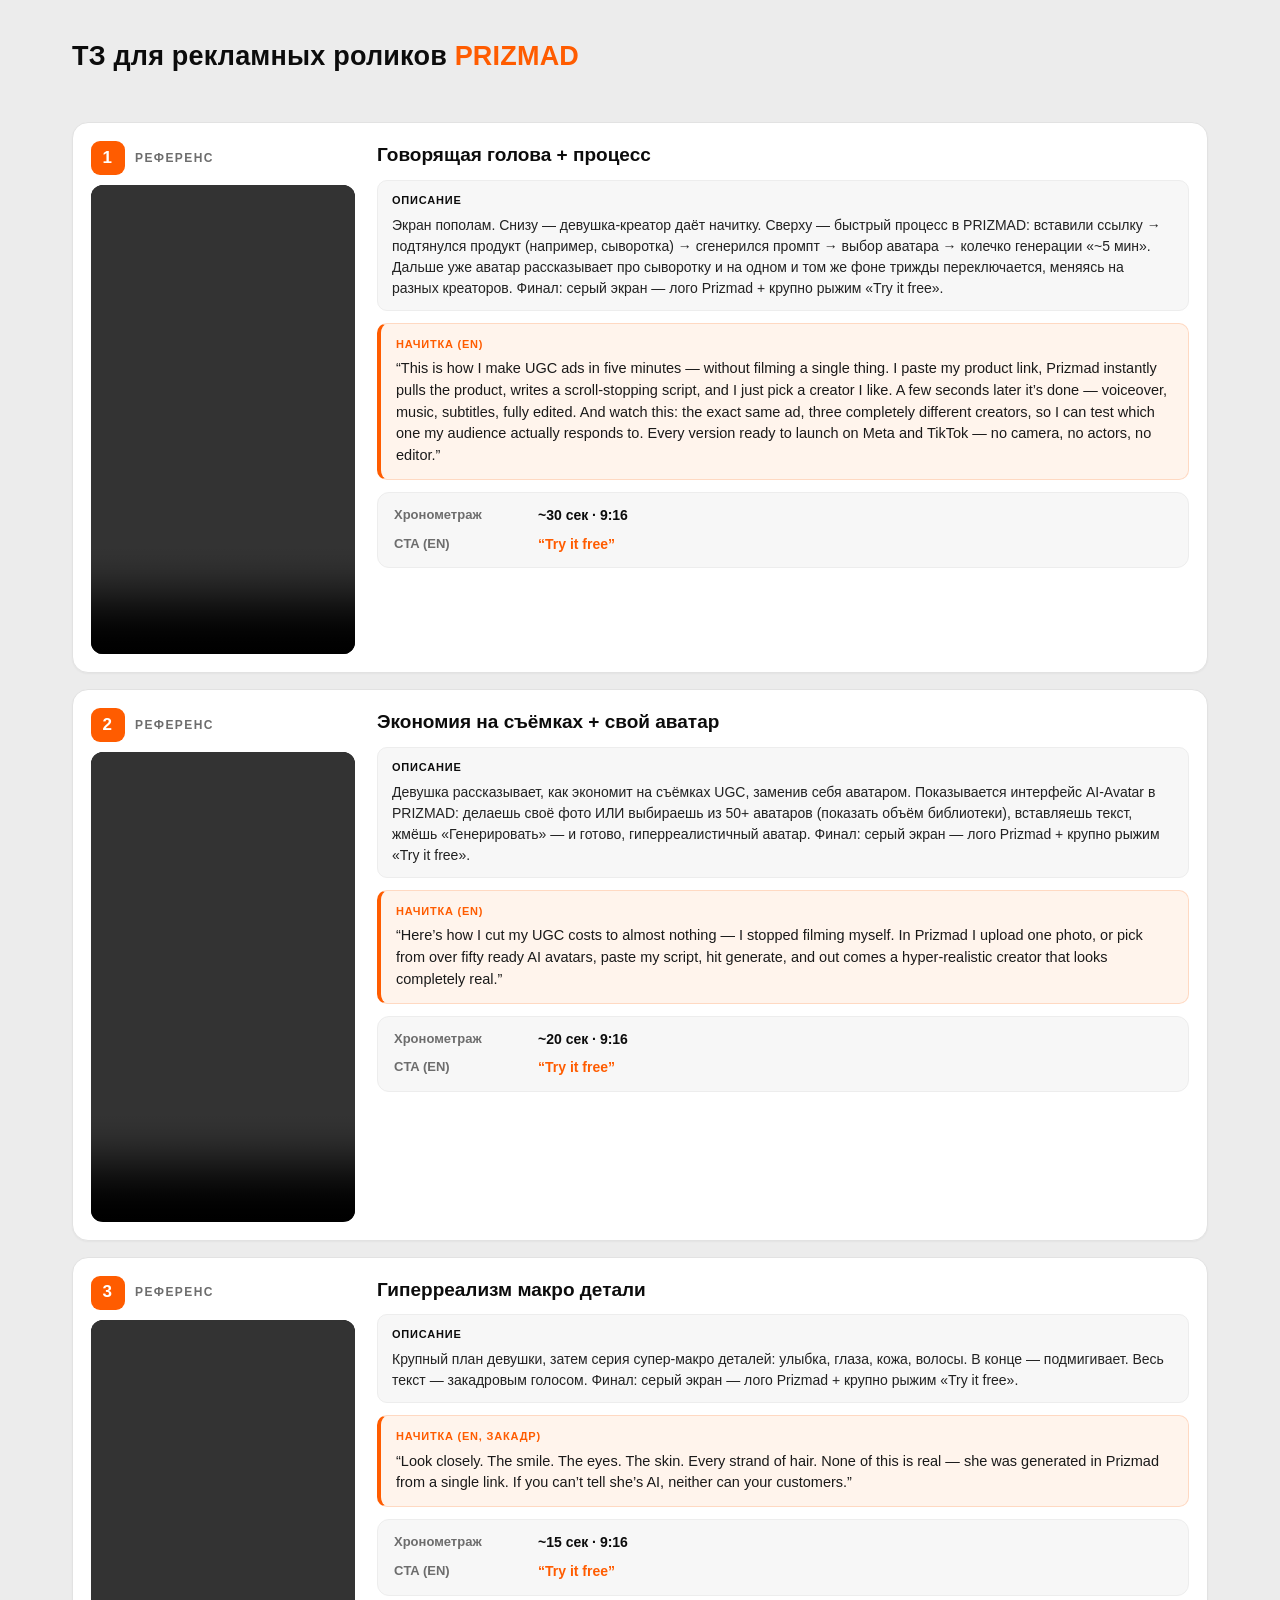
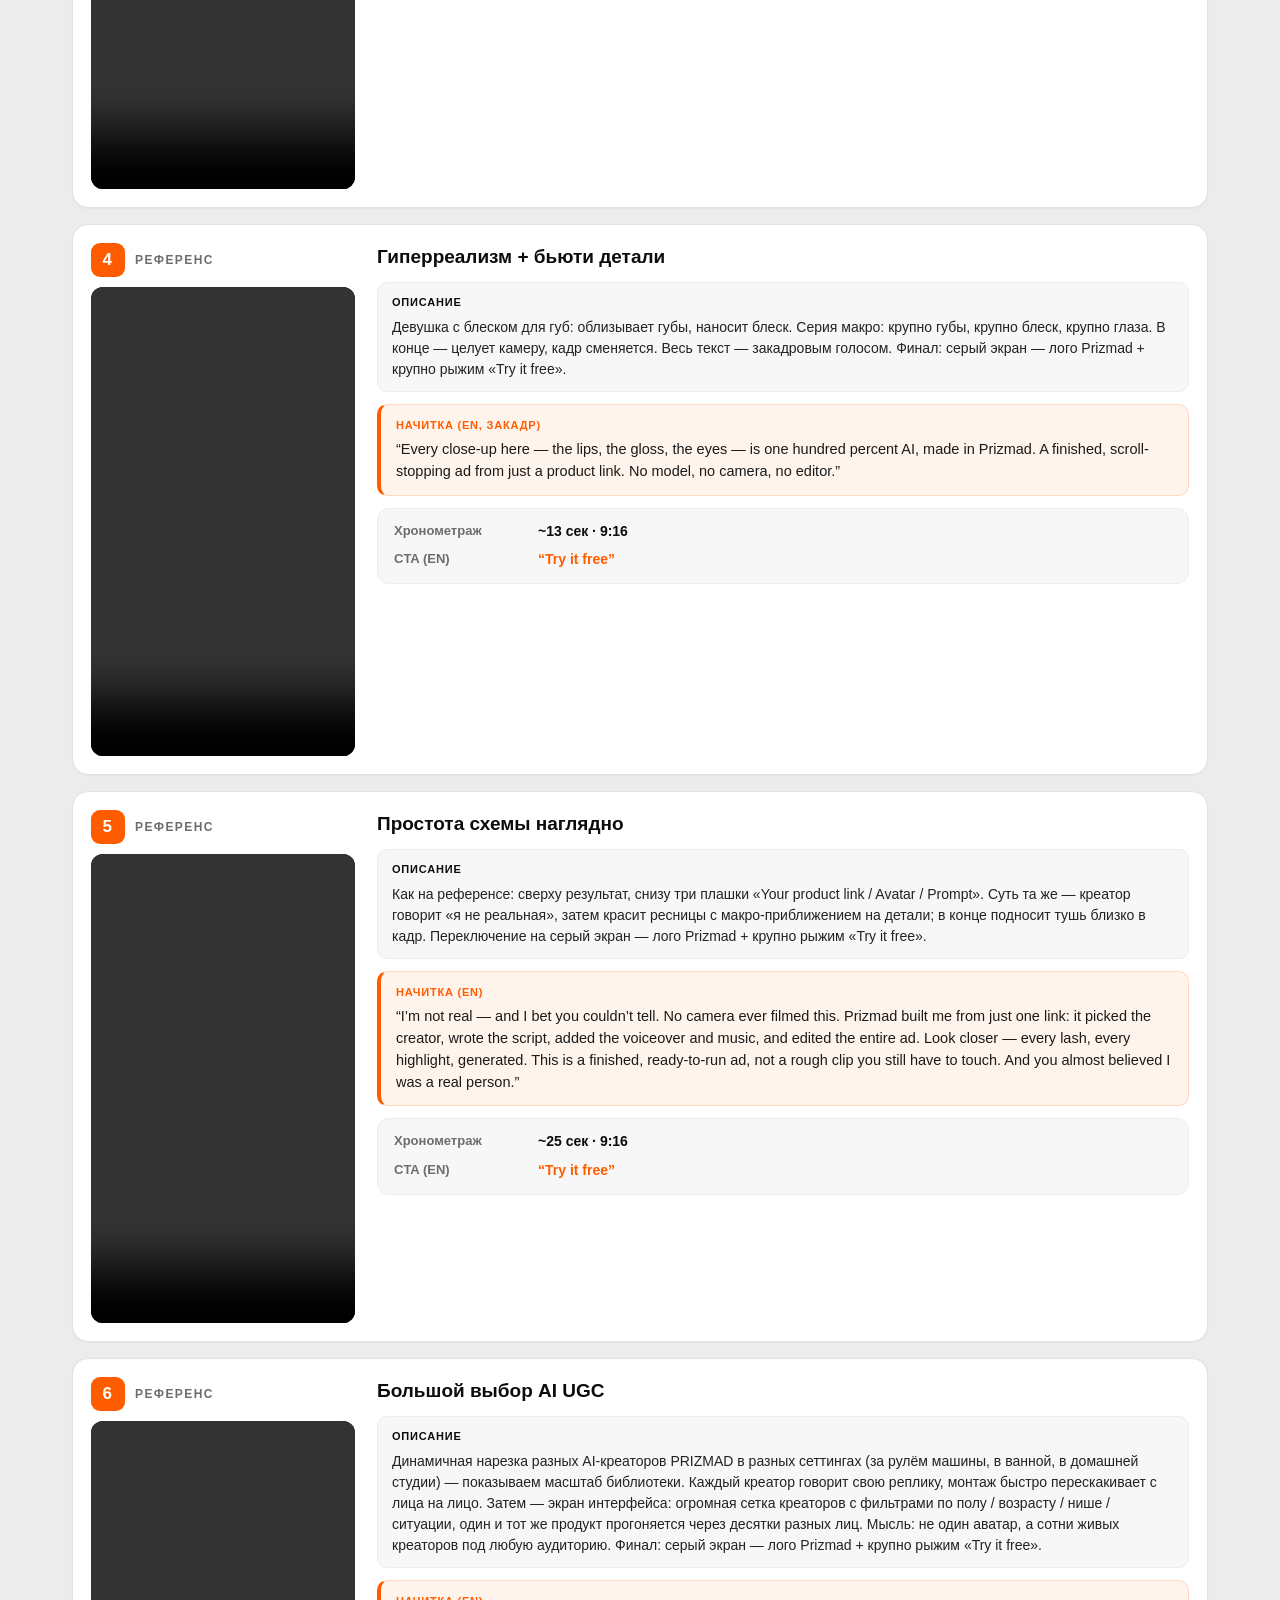
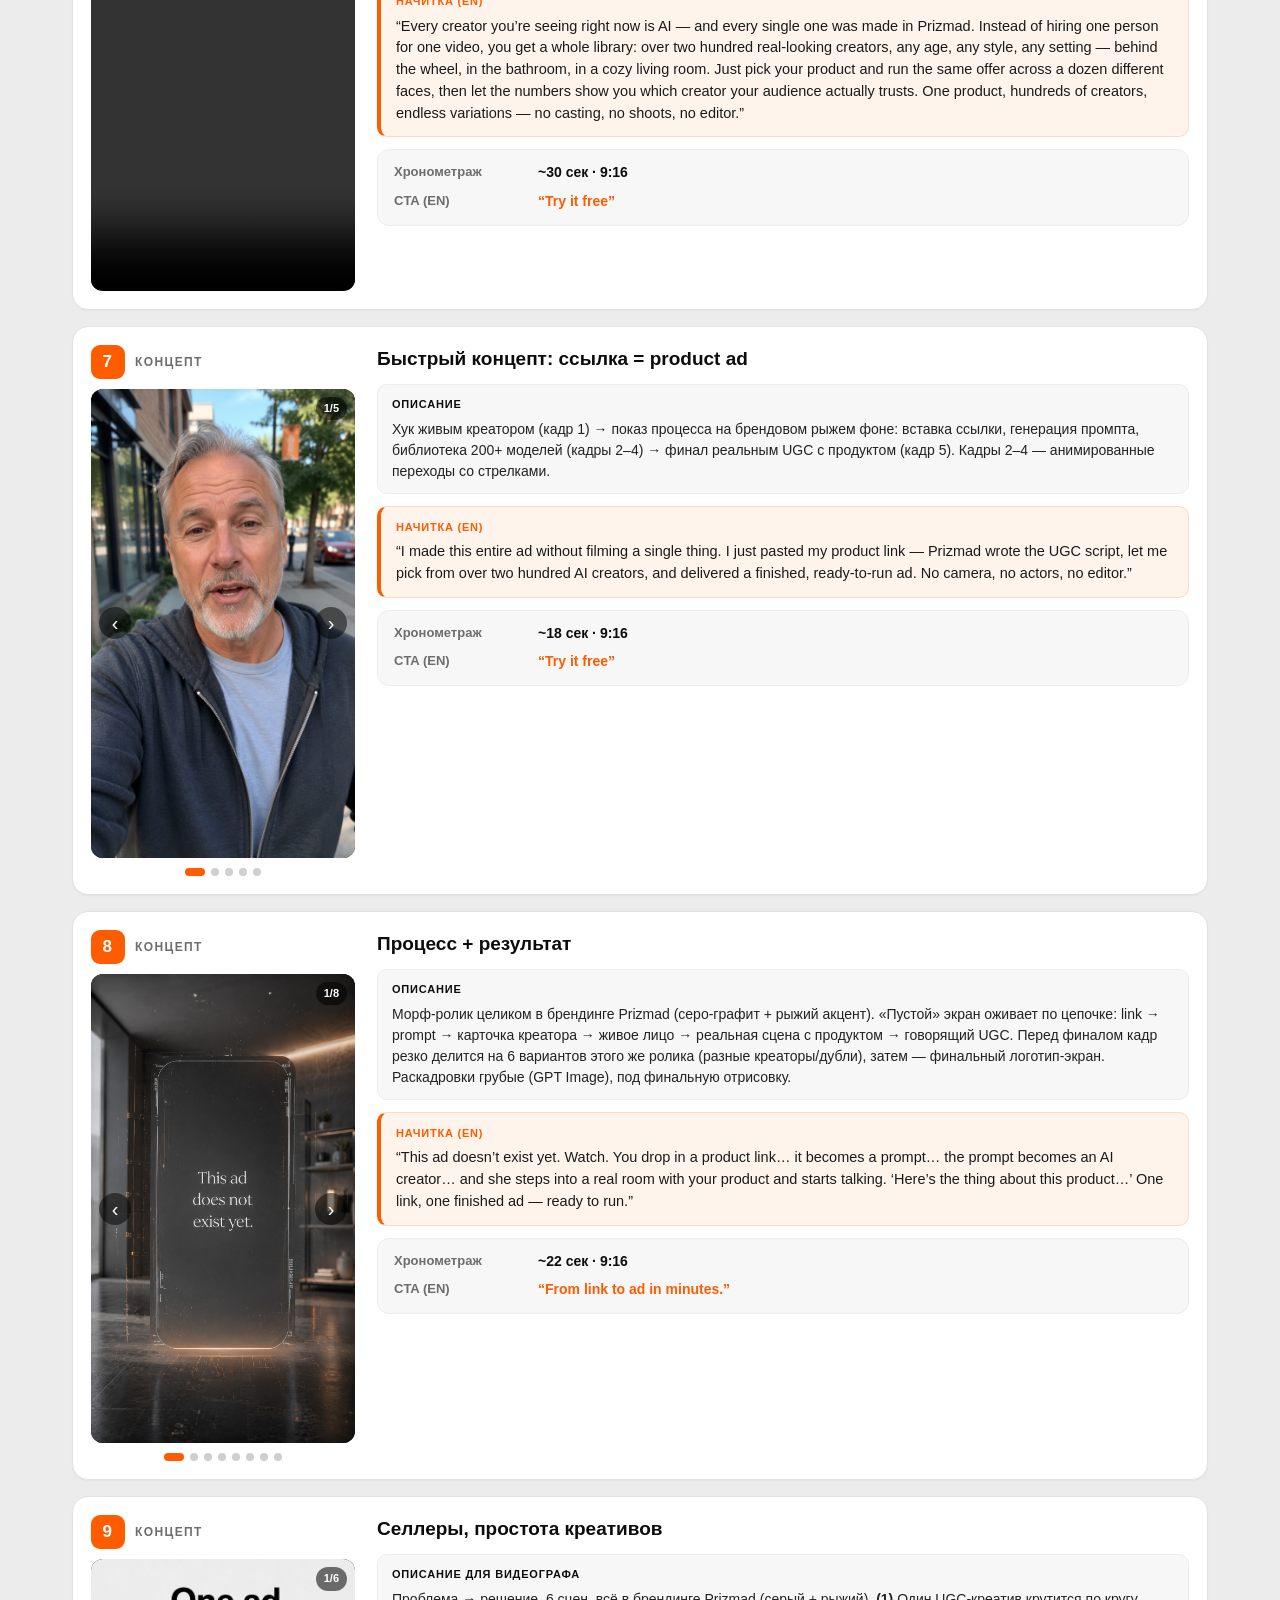
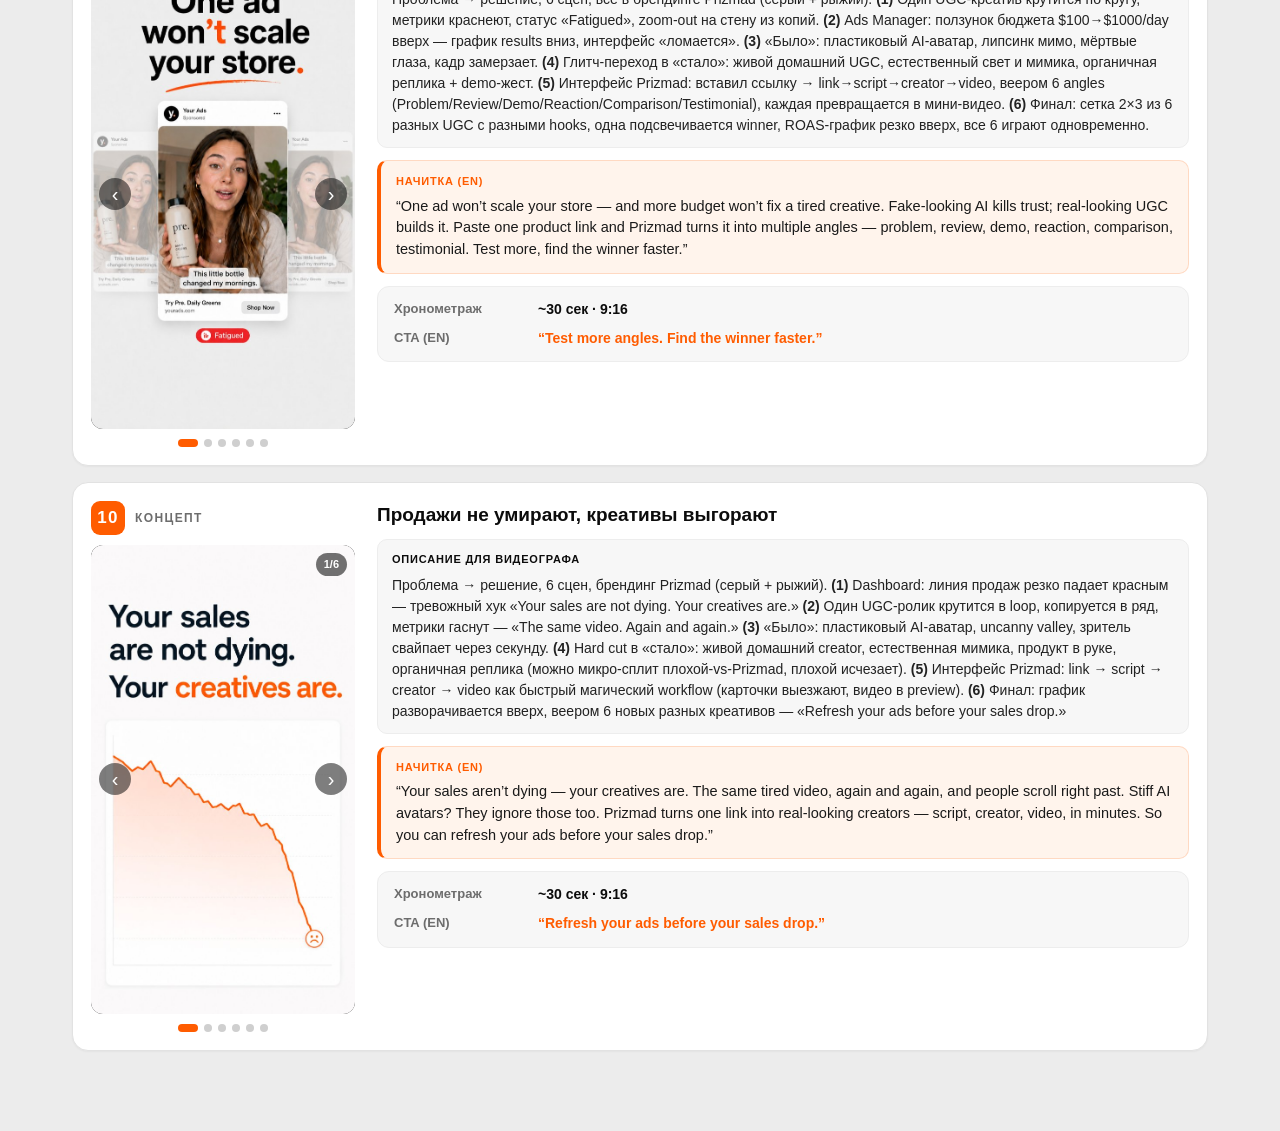
==== 2026/2026-07/prizmad-tz/index.html @ 9e4a9ae0 "Fix copy: drop unlimited-creators / six-variations claims" ====
<!doctype html>
<html lang="ru">
<head>
<meta charset="utf-8">
<meta name="robots" content="noindex, nofollow">
<meta name="viewport" content="width=device-width, initial-scale=1">
<title>PRIZMAD — ТЗ для рекламных роликов</title>
<style>
  :root{
    --bg:#ececec; --card:#ffffff; --line:#e2e2e2; --line2:#ededed;
    --txt:#141414; --dim:#6d6d6d; --acc:#ff5c00; --narr:#fff4ec;
  }
  *{box-sizing:border-box}
  body{margin:0;background:var(--bg);color:var(--txt);
    font:15px/1.55 -apple-system,BlinkMacSystemFont,"Segoe UI",Roboto,Helvetica,Arial,sans-serif;
    -webkit-font-smoothing:antialiased}
  header{padding:36px 22px 8px;max-width:1180px;margin:0 auto}
  header h1{margin:0 0 6px;font-size:27px;letter-spacing:.2px;color:#0c0c0c}
  header h1 b{color:var(--acc)}
  header p{margin:0;color:var(--dim);font-size:14px}
  .wrap{max-width:1180px;margin:0 auto;padding:14px 22px 64px}
  .row{display:flex;gap:22px;background:var(--card);border:1px solid var(--line);
    border-radius:16px;padding:18px;margin:16px 0;align-items:flex-start;
    box-shadow:0 1px 2px rgba(0,0,0,.04)}
  .left{flex:0 0 auto;width:264px;display:flex;flex-direction:column;gap:10px;align-items:center}
  .num{width:100%;display:flex;align-items:center;gap:10px;font-weight:800;font-size:12px;
    letter-spacing:1.4px;color:var(--dim);text-transform:uppercase}
  .num .b{display:inline-flex;align-items:center;justify-content:center;
    width:34px;height:34px;border-radius:9px;background:var(--acc);color:#fff;font-size:17px;font-weight:800}
  video{width:100%;max-width:264px;border-radius:12px;background:#000;display:block;aspect-ratio:9/16;object-fit:cover}
  .slot{width:100%;max-width:264px;aspect-ratio:9/16;border-radius:12px;border:2px dashed #cfcfcf;
    background:#f6f6f6;display:flex;flex-direction:column;align-items:center;justify-content:center;
    text-align:center;color:#9a9a9a;font-size:13px;font-weight:700;letter-spacing:.4px;gap:4px}
  .slot span{font-weight:500;font-size:11px;letter-spacing:.2px}
  .right{flex:1;min-width:0}
  /* storyboard slider */
  .slider{position:relative;width:100%;max-width:264px;aspect-ratio:9/16;border-radius:12px;overflow:hidden;background:#000}
  .track{display:flex;height:100%;overflow-x:auto;scroll-snap-type:x mandatory;-webkit-overflow-scrolling:touch;scrollbar-width:none}
  .track::-webkit-scrollbar{display:none}
  .slide{flex:0 0 100%;height:100%;scroll-snap-align:center}
  .slide img{width:100%;height:100%;object-fit:cover;display:block;cursor:zoom-in}
  .slider .nav{position:absolute;top:50%;transform:translateY(-50%);width:32px;height:32px;border:none;border-radius:50%;
    background:rgba(0,0,0,.5);color:#fff;font-size:20px;line-height:1;cursor:pointer;display:flex;align-items:center;justify-content:center}
  .slider .nav:hover{background:rgba(0,0,0,.72)}
  .slider .prev{left:8px}.slider .next{right:8px}
  .slider .counter{position:absolute;top:8px;right:8px;background:rgba(0,0,0,.55);color:#fff;font-size:11px;font-weight:700;padding:3px 8px;border-radius:999px}
  .dots{display:flex;flex-wrap:wrap;gap:6px;justify-content:center;max-width:264px}
  .dot{width:8px;height:8px;border-radius:50%;border:none;background:#cfcfcf;cursor:pointer;padding:0;transition:width .2s,background .2s}
  .dot.on{background:var(--acc);width:20px;border-radius:5px}
  /* lightbox */
  .lb{position:fixed;inset:0;background:rgba(0,0,0,.86);display:none;align-items:center;justify-content:center;z-index:50;padding:24px}
  .lb.on{display:flex}
  .lb-fig{margin:0;max-width:min(92vw,540px);display:flex;flex-direction:column;align-items:center;gap:12px}
  .lb-img{max-width:100%;max-height:80vh;border-radius:12px;display:block}
  .lb-cap{color:#eee;font-size:14px;text-align:center;max-width:540px;line-height:1.45}
  .lb-btn{position:fixed;background:rgba(255,255,255,.14);color:#fff;border:none;cursor:pointer;border-radius:50%;
    width:46px;height:46px;font-size:26px;line-height:1;display:flex;align-items:center;justify-content:center}
  .lb-btn:hover{background:rgba(255,255,255,.26)}
  .lb-close{top:20px;right:20px;font-size:30px}
  .lb-prev{left:20px;top:50%;transform:translateY(-50%)}
  .lb-next{right:20px;top:50%;transform:translateY(-50%)}
  h3{margin:2px 0 12px;font-size:19px;line-height:1.3;color:#0c0c0c}
  .lbl{display:block;font-size:11px;font-weight:800;letter-spacing:.8px;text-transform:uppercase;margin-bottom:6px}
  .sb{background:#f7f7f7;border:1px solid var(--line2);border-radius:10px;padding:11px 14px;margin:0 0 12px}
  .sb .lbl{color:#0c0c0c}
  .sb p{margin:0;font-size:14px;color:#222;line-height:1.5}
  .narr{background:var(--narr);border:1px solid #ffd9c2;border-left:4px solid var(--acc);
    border-radius:10px;padding:12px 15px;margin:0 0 12px;color:#1a1a1a;font-size:14.5px;line-height:1.5}
  .narr .lbl{color:var(--acc)}
  .tz{background:#f7f7f7;border:1px solid var(--line2);border-radius:12px;padding:12px 16px}
  .tz dl{margin:0;display:grid;grid-template-columns:130px 1fr;gap:7px 14px}
  .tz dt{color:var(--dim);font-weight:600;font-size:13px}
  .tz dd{margin:0;font-size:14px;color:#161616}
  .tz dd.spec{font-weight:700;color:#0c0c0c}
  .tz dd.cta{font-weight:700;color:var(--acc)}
  @media(max-width:720px){
    .row{flex-direction:column;align-items:stretch}
    .left{width:100%}
    video,.slot,.slider,.dots{max-width:240px}
    .tz dl{grid-template-columns:1fr}
    .tz dt{margin-top:6px}
  }
</style>
</head>
<body>
<header>
  <h1>ТЗ для рекламных роликов <b>PRIZMAD</b></h1>
</header>

<div class="wrap">

  <!-- 1 -->
  <div class="row">
    <div class="left">
      <div class="num"><span class="b">1</span> Референс</div>
      <video playsinline src="492142727_1_tiktok_6a4b9f1c8335b2_86225561.mp4" controls preload="metadata"></video>
    </div>
    <div class="right">
      <h3>Говорящая голова + процесс</h3>
      <div class="sb"><span class="lbl">Описание</span><p>Экран пополам. Снизу — девушка-креатор даёт начитку. Сверху — быстрый процесс в PRIZMAD: вставили ссылку → подтянулся продукт (например, сыворотка) → сгенерился промпт → выбор аватара → колечко генерации «~5 мин». Дальше уже аватар рассказывает про сыворотку и на одном и том же фоне трижды переключается, меняясь на разных креаторов. Финал: серый экран — лого Prizmad + крупно рыжим «Try it free».</p></div>
      <div class="narr"><span class="lbl">Начитка (EN)</span>“This is how I make UGC ads in five minutes — without filming a single thing. I paste my product link, Prizmad instantly pulls the product, writes a scroll-stopping script, and I just pick a creator I like. A few seconds later it’s done — voiceover, music, subtitles, fully edited. And watch this: the exact same ad, three completely different creators, so I can test which one my audience actually responds to. Every version ready to launch on Meta and TikTok — no camera, no actors, no editor.”</div>
      <div class="tz"><dl>
        <dt>Хронометраж</dt><dd class="spec">~30 сек · 9:16</dd>
        <dt>CTA (EN)</dt><dd class="cta">“Try it free”</dd>
      </dl></div>
    </div>
  </div>

  <!-- 2 -->
  <div class="row">
    <div class="left">
      <div class="num"><span class="b">2</span> Референс</div>
      <video playsinline src="AQMCM9hvsjRvDHrlBS-Lh1PuOJml0l8PWDkKwcARvXHHaT03lzym85iP2fi3KI-LL_zppZuRTNnlgxRlXZEfVBVxSxfE5jvjGjOHE9M.mp4" controls preload="metadata"></video>
    </div>
    <div class="right">
      <h3>Экономия на съёмках + свой аватар</h3>
      <div class="sb"><span class="lbl">Описание</span><p>Девушка рассказывает, как экономит на съёмках UGC, заменив себя аватаром. Показывается интерфейс AI-Avatar в PRIZMAD: делаешь своё фото ИЛИ выбираешь из 50+ аватаров (показать объём библиотеки), вставляешь текст, жмёшь «Генерировать» — и готово, гиперреалистичный аватар. Финал: серый экран — лого Prizmad + крупно рыжим «Try it free».</p></div>
      <div class="narr"><span class="lbl">Начитка (EN)</span>“Here’s how I cut my UGC costs to almost nothing — I stopped filming myself. In Prizmad I upload one photo, or pick from over fifty ready AI avatars, paste my script, hit generate, and out comes a hyper-realistic creator that looks completely real.”</div>
      <div class="tz"><dl>
        <dt>Хронометраж</dt><dd class="spec">~20 сек · 9:16</dd>
        <dt>CTA (EN)</dt><dd class="cta">“Try it free”</dd>
      </dl></div>
    </div>
  </div>

  <!-- 3 -->
  <div class="row">
    <div class="left">
      <div class="num"><span class="b">3</span> Референс</div>
      <video playsinline src="AQMKelEtvIRwUws9A_V_tZyxYd5EPs1NiAbdU53xmQ4PT5ZWgfNH8YKZHDTH8_M.mp4" controls preload="metadata"></video>
    </div>
    <div class="right">
      <h3>Гиперреализм макро детали</h3>
      <div class="sb"><span class="lbl">Описание</span><p>Крупный план девушки, затем серия супер-макро деталей: улыбка, глаза, кожа, волосы. В конце — подмигивает. Весь текст — закадровым голосом. Финал: серый экран — лого Prizmad + крупно рыжим «Try it free».</p></div>
      <div class="narr"><span class="lbl">Начитка (EN, закадр)</span>“Look closely. The smile. The eyes. The skin. Every strand of hair. None of this is real — she was generated in Prizmad from a single link. If you can’t tell she’s AI, neither can your customers.”</div>
      <div class="tz"><dl>
        <dt>Хронометраж</dt><dd class="spec">~15 сек · 9:16</dd>
        <dt>CTA (EN)</dt><dd class="cta">“Try it free”</dd>
      </dl></div>
    </div>
  </div>

  <!-- 4 -->
  <div class="row">
    <div class="left">
      <div class="num"><span class="b">4</span> Референс</div>
      <video playsinline src="AQMPfMyM0d-AshMJ4zh-qRNPb2vyORKwBVjoazuTEc26CMXSwfQO83PbIbXsw_AHnkxFbDYSc0LEfbFvGsBWCNQlp8NGkjo4tHAVhMYuKw.mp4" controls preload="metadata"></video>
    </div>
    <div class="right">
      <h3>Гиперреализм + бьюти детали</h3>
      <div class="sb"><span class="lbl">Описание</span><p>Девушка с блеском для губ: облизывает губы, наносит блеск. Серия макро: крупно губы, крупно блеск, крупно глаза. В конце — целует камеру, кадр сменяется. Весь текст — закадровым голосом. Финал: серый экран — лого Prizmad + крупно рыжим «Try it free».</p></div>
      <div class="narr"><span class="lbl">Начитка (EN, закадр)</span>“Every close-up here — the lips, the gloss, the eyes — is one hundred percent AI, made in Prizmad. A finished, scroll-stopping ad from just a product link. No model, no camera, no editor.”</div>
      <div class="tz"><dl>
        <dt>Хронометраж</dt><dd class="spec">~13 сек · 9:16</dd>
        <dt>CTA (EN)</dt><dd class="cta">“Try it free”</dd>
      </dl></div>
    </div>
  </div>

  <!-- 5 (бывш. 6) -->
  <div class="row">
    <div class="left">
      <div class="num"><span class="b">5</span> Референс</div>
      <video playsinline src="AQNm_bqq9LL8ygvSXl0dJSM8LwazMzKQ_xU7d0FuCAkN5sW8s7F15IvnFWMdEvH.mp4" controls preload="metadata"></video>
    </div>
    <div class="right">
      <h3>Простота схемы наглядно</h3>
      <div class="sb"><span class="lbl">Описание</span><p>Как на референсе: сверху результат, снизу три плашки «Your product link / Avatar / Prompt». Суть та же — креатор говорит «я не реальная», затем красит ресницы с макро-приближением на детали; в конце подносит тушь близко в кадр. Переключение на серый экран — лого Prizmad + крупно рыжим «Try it free».</p></div>
      <div class="narr"><span class="lbl">Начитка (EN)</span>“I’m not real — and I bet you couldn’t tell. No camera ever filmed this. Prizmad built me from just one link: it picked the creator, wrote the script, added the voiceover and music, and edited the entire ad. Look closer — every lash, every highlight, generated. This is a finished, ready-to-run ad, not a rough clip you still have to touch. And you almost believed I was a real person.”</div>
      <div class="tz"><dl>
        <dt>Хронометраж</dt><dd class="spec">~25 сек · 9:16</dd>
        <dt>CTA (EN)</dt><dd class="cta">“Try it free”</dd>
      </dl></div>
    </div>
  </div>

  <!-- 6 (бывш. 7) -->
  <div class="row">
    <div class="left">
      <div class="num"><span class="b">6</span> Референс</div>
      <video playsinline src="AQO2SdRdrB1X5fF_RuJtSxG6-ox6Jn9jsolqLTIdUiSijeWC90mVRIu_-wyx-V01PXlenmNzW1ScNABlH71NFBe83cg6KQzCrIqaWHw.mp4" controls preload="metadata"></video>
    </div>
    <div class="right">
      <h3>Большой выбор AI UGC</h3>
      <div class="sb"><span class="lbl">Описание</span><p>Динамичная нарезка разных AI-креаторов PRIZMAD в разных сеттингах (за рулём машины, в ванной, в домашней студии) — показываем масштаб библиотеки. Каждый креатор говорит свою реплику, монтаж быстро перескакивает с лица на лицо. Затем — экран интерфейса: огромная сетка креаторов с фильтрами по полу / возрасту / нише / ситуации, один и тот же продукт прогоняется через десятки разных лиц. Мысль: не один аватар, а сотни живых креаторов под любую аудиторию. Финал: серый экран — лого Prizmad + крупно рыжим «Try it free».</p></div>
      <div class="narr"><span class="lbl">Начитка (EN)</span>“Every creator you’re seeing right now is AI — and every single one was made in Prizmad. Instead of hiring one person for one video, you get a whole library: over two hundred real-looking creators, any age, any style, any setting — behind the wheel, in the bathroom, in a cozy living room. Just pick your product and run the same offer across a dozen different faces, then let the numbers show you which creator your audience actually trusts. One product, hundreds of creators, endless variations — no casting, no shoots, no editor.”</div>
      <div class="tz"><dl>
        <dt>Хронометраж</dt><dd class="spec">~30 сек · 9:16</dd>
        <dt>CTA (EN)</dt><dd class="cta">“Try it free”</dd>
      </dl></div>
    </div>
  </div>

  <!-- 7 (раскадровка-слайдер) -->
  <div class="row">
    <div class="left">
      <div class="num"><span class="b">7</span> Концепт</div>
      <div class="slider">
        <div class="track">
          <div class="slide"><img src="storyboard/c9_1.jpg" alt="кадр 1" data-cap="Кадр 1 — мужчина в возрасте идёт по улице и говорит в камеру (selfie), живой хук."></div>
          <div class="slide"><img src="storyboard/c9_2.jpg" alt="кадр 2" data-cap="Кадр 2 — на рыжем фоне поле «Your product link». Вставляем ссылку на товар."></div>
          <div class="slide"><img src="storyboard/c9_3.jpg" alt="кадр 3" data-cap="Кадр 3 — ИИ генерирует UGC-промпт из ссылки (Generating…)."></div>
          <div class="slide"><img src="storyboard/c9_4.jpg" alt="кадр 4" data-cap="Кадр 4 — сетка из 200+ ИИ-моделей-креаторов PRIZMAD."></div>
          <div class="slide"><img src="storyboard/c9_5.jpg" alt="кадр 5" data-cap="Кадр 5 — выбранная модель крупно рассказывает о продукте, показывая пальцем."></div>
        </div>
        <button class="nav prev" aria-label="Назад">‹</button>
        <button class="nav next" aria-label="Вперёд">›</button>
        <div class="counter"></div>
      </div>
      <div class="dots"></div>
    </div>
    <div class="right">
      <h3>Быстрый концепт: ссылка = product ad</h3>
      <div class="sb"><span class="lbl">Описание</span><p>Хук живым креатором (кадр 1) → показ процесса на брендовом рыжем фоне: вставка ссылки, генерация промпта, библиотека 200+ моделей (кадры 2–4) → финал реальным UGC с продуктом (кадр 5). Кадры 2–4 — анимированные переходы со стрелками.</p></div>
      <div class="narr"><span class="lbl">Начитка (EN)</span>“I made this entire ad without filming a single thing. I just pasted my product link — Prizmad wrote the UGC script, let me pick from over two hundred AI creators, and delivered a finished, ready-to-run ad. No camera, no actors, no editor.”</div>
      <div class="tz"><dl>
        <dt>Хронометраж</dt><dd class="spec">~18 сек · 9:16</dd>
        <dt>CTA (EN)</dt><dd class="cta">“Try it free”</dd>
      </dl></div>
    </div>
  </div>

  <!-- 8 (раскадровка-слайдер) -->
  <div class="row">
    <div class="left">
      <div class="num"><span class="b">8</span> Концепт</div>
      <div class="slider">
        <div class="track">
          <div class="slide"><img src="storyboard/c8_1.jpg" alt="кадр 1" data-cap="Кадр 1 — пустой тёмный экран с надписью «This ad does not exist yet.»"></div>
          <div class="slide"><img src="storyboard/c8_2.jpg" alt="кадр 2" data-cap="Кадр 2 — появляется product link «prizmad.com/product-link»."></div>
          <div class="slide"><img src="storyboard/c8_3.jpg" alt="кадр 3" data-cap="Кадр 3 — ссылка рассыпается и превращается в AI-промпт («Create a natural UGC video»)."></div>
          <div class="slide"><img src="storyboard/c8_4.jpg" alt="кадр 4" data-cap="Кадр 4 — промпт превращается в карточку AI-креатора (PrizCreator, профиль)."></div>
          <div class="slide"><img src="storyboard/c8_5.jpg" alt="кадр 5" data-cap="Кадр 5 — карточка «собирается» в живое лицо креатора (цифра → человек)."></div>
          <div class="slide"><img src="storyboard/c8_6.jpg" alt="кадр 6" data-cap="Кадр 6 — креатор появляется в реальной комнате с продуктом (сыворотка)."></div>
          <div class="slide"><img src="storyboard/c8_7.jpg" alt="кадр 7" data-cap="Кадр 7 — начинает говорить UGC-реплику: «Here’s the thing about this product…»"></div>
          <div class="slide"><img src="storyboard/c8_8.jpg" alt="кадр 8" data-cap="Кадр 8 — финал: серый брендовый экран Prizmad «From link to ad in minutes.»"></div>
        </div>
        <button class="nav prev" aria-label="Назад">‹</button>
        <button class="nav next" aria-label="Вперёд">›</button>
        <div class="counter"></div>
      </div>
      <div class="dots"></div>
    </div>
    <div class="right">
      <h3>Процесс + результат</h3>
      <div class="sb"><span class="lbl">Описание</span><p>Морф-ролик целиком в брендинге Prizmad (серо-графит + рыжий акцент). «Пустой» экран оживает по цепочке: link → prompt → карточка креатора → живое лицо → реальная сцена с продуктом → говорящий UGC. Перед финалом кадр резко делится на 6 вариантов этого же ролика (разные креаторы/дубли), затем — финальный логотип-экран. Раскадровки грубые (GPT Image), под финальную отрисовку.</p></div>
      <div class="narr"><span class="lbl">Начитка (EN)</span>“This ad doesn’t exist yet. Watch. You drop in a product link… it becomes a prompt… the prompt becomes an AI creator… and she steps into a real room with your product and starts talking. ‘Here’s the thing about this product…’ One link, one finished ad — ready to run.”</div>
      <div class="tz"><dl>
        <dt>Хронометраж</dt><dd class="spec">~22 сек · 9:16</dd>
        <dt>CTA (EN)</dt><dd class="cta">“From link to ad in minutes.”</dd>
      </dl></div>
    </div>
  </div>

  <!-- 9 (раскадровка-слайдер) -->
  <div class="row">
    <div class="left">
      <div class="num"><span class="b">9</span> Концепт</div>
      <div class="slider">
        <div class="track">
          <div class="slide"><img src="storyboard/c9v_1.jpg" alt="кадр 1" data-cap="Кадр 1 — один UGC-креатив крутится по кругу, метрики краснеют, статус «Fatigued», текст «One ad won’t scale your store», zoom-out на стену из одного и того же ролика."></div>
          <div class="slide"><img src="storyboard/c9v_2.jpg" alt="кадр 2" data-cap="Кадр 2 — Ads Manager: бюджет $100→$1000/day вверх, а график results вниз; текст «More budget won’t fix tired creatives», интерфейс «ломается»."></div>
          <div class="slide"><img src="storyboard/c9v_3.jpg" alt="кадр 3" data-cap="Кадр 3 — «было»: стерильный пластиковый AI-аватар, липсинк не совпадает, мёртвые глаза, кадр замерзает; текст «Fake-looking AI kills trust»."></div>
          <div class="slide"><img src="storyboard/c9v_4.jpg" alt="кадр 4" data-cap="Кадр 4 — глитч в «стало»: живой домашний UGC, естественный свет/кожа/мимика, «Okay, I didn’t expect this to actually work…»; текст «Real-looking UGC builds trust»."></div>
          <div class="slide"><img src="storyboard/c9v_5.jpg" alt="кадр 5" data-cap="Кадр 5 — интерфейс Prizmad: Paste product link → веер angles (Problem/Review/Demo/Reaction/Comparison/Testimonial), каждая = мини-видео; текст «One product link. Multiple angles.»"></div>
          <div class="slide"><img src="storyboard/c9v_6.jpg" alt="кадр 6" data-cap="Кадр 6 — финал: сетка 2×3 из 6 UGC с разными hooks, одна подсвечена winner, ROAS-график вверх; «Test more angles. Find the winner faster.» + лого Prizmad."></div>
        </div>
        <button class="nav prev" aria-label="Назад">‹</button>
        <button class="nav next" aria-label="Вперёд">›</button>
        <div class="counter"></div>
      </div>
      <div class="dots"></div>
    </div>
    <div class="right">
      <h3>Селлеры, простота креативов</h3>
      <div class="sb"><span class="lbl">Описание для видеографа</span><p>Проблема → решение, 6 сцен, всё в брендинге Prizmad (серый + рыжий). <b>(1)</b> Один UGC-креатив крутится по кругу, метрики краснеют, статус «Fatigued», zoom-out на стену из копий. <b>(2)</b> Ads Manager: ползунок бюджета $100→$1000/day вверх — график results вниз, интерфейс «ломается». <b>(3)</b> «Было»: пластиковый AI-аватар, липсинк мимо, мёртвые глаза, кадр замерзает. <b>(4)</b> Глитч-переход в «стало»: живой домашний UGC, естественный свет и мимика, органичная реплика + demo-жест. <b>(5)</b> Интерфейс Prizmad: вставил ссылку → link→script→creator→video, веером 6 angles (Problem/Review/Demo/Reaction/Comparison/Testimonial), каждая превращается в мини-видео. <b>(6)</b> Финал: сетка 2×3 из 6 разных UGC с разными hooks, одна подсвечивается winner, ROAS-график резко вверх, все 6 играют одновременно.</p></div>
      <div class="narr"><span class="lbl">Начитка (EN)</span>“One ad won’t scale your store — and more budget won’t fix a tired creative. Fake-looking AI kills trust; real-looking UGC builds it. Paste one product link and Prizmad turns it into multiple angles — problem, review, demo, reaction, comparison, testimonial. Test more, find the winner faster.”</div>
      <div class="tz"><dl>
        <dt>Хронометраж</dt><dd class="spec">~30 сек · 9:16</dd>
        <dt>CTA (EN)</dt><dd class="cta">“Test more angles. Find the winner faster.”</dd>
      </dl></div>
    </div>
  </div>

  <!-- 10 (раскадровка-слайдер) -->
  <div class="row">
    <div class="left">
      <div class="num"><span class="b">10</span> Концепт</div>
      <div class="slider">
        <div class="track">
          <div class="slide"><img src="storyboard/c10_1.jpg" alt="кадр 1" data-cap="Кадр 1 — светлый dashboard, линия продаж резко падает красным + грустный смайл; текст «Your sales are not dying. Your creatives are.» Лёгкий glitch/zoom на падении."></div>
          <div class="slide"><img src="storyboard/c10_2.jpg" alt="кадр 2" data-cap="Кадр 2 — один и тот же UGC-ролик в loop, копируется в ряд; текст «The same video. Again and again.» CTR/ROAS вниз, реакции гаснут."></div>
          <div class="slide"><img src="storyboard/c10_3.jpg" alt="кадр 3" data-cap="Кадр 3 — «было»: плохой AI-аватар, гладкое пластиковое лицо, мёртвые глаза, липсинк мимо; текст «This is why people ignore AI ads.» (skip/scroll)."></div>
          <div class="slide"><img src="storyboard/c10_4.jpg" alt="кадр 4" data-cap="Кадр 4 — hard cut в «стало»: живой домашний creator, естественный свет/кожа/эмоции, держит продукт: «Here’s the thing about this product…» (Video Ready · product Detected)."></div>
          <div class="slide"><img src="storyboard/c10_5.jpg" alt="кадр 5" data-cap="Кадр 5 — интерфейс Prizmad: product link → script → creator → video, динамичная генерация; «From product link to viral video — in minutes.»"></div>
          <div class="slide"><img src="storyboard/c10_6.jpg" alt="кадр 6" data-cap="Кадр 6 — dashboard разворачивается вверх + сетка из 6 новых UGC-креативов (разные creators/комнаты/хуки); текст «Refresh your ads before your sales drop.» + Prizmad."></div>
        </div>
        <button class="nav prev" aria-label="Назад">‹</button>
        <button class="nav next" aria-label="Вперёд">›</button>
        <div class="counter"></div>
      </div>
      <div class="dots"></div>
    </div>
    <div class="right">
      <h3>Продажи не умирают, креативы выгорают</h3>
      <div class="sb"><span class="lbl">Описание для видеографа</span><p>Проблема → решение, 6 сцен, брендинг Prizmad (серый + рыжий). <b>(1)</b> Dashboard: линия продаж резко падает красным — тревожный хук «Your sales are not dying. Your creatives are.» <b>(2)</b> Один UGC-ролик крутится в loop, копируется в ряд, метрики гаснут — «The same video. Again and again.» <b>(3)</b> «Было»: пластиковый AI-аватар, uncanny valley, зритель свайпает через секунду. <b>(4)</b> Hard cut в «стало»: живой домашний creator, естественная мимика, продукт в руке, органичная реплика (можно микро-сплит плохой-vs-Prizmad, плохой исчезает). <b>(5)</b> Интерфейс Prizmad: link → script → creator → video как быстрый магический workflow (карточки выезжают, видео в preview). <b>(6)</b> Финал: график разворачивается вверх, веером 6 новых разных креативов — «Refresh your ads before your sales drop.»</p></div>
      <div class="narr"><span class="lbl">Начитка (EN)</span>“Your sales aren’t dying — your creatives are. The same tired video, again and again, and people scroll right past. Stiff AI avatars? They ignore those too. Prizmad turns one link into real-looking creators — script, creator, video, in minutes. So you can refresh your ads before your sales drop.”</div>
      <div class="tz"><dl>
        <dt>Хронометраж</dt><dd class="spec">~30 сек · 9:16</dd>
        <dt>CTA (EN)</dt><dd class="cta">“Refresh your ads before your sales drop.”</dd>
      </dl></div>
    </div>
  </div>

</div>

<div class="lb" id="lb" aria-hidden="true">
  <button class="lb-btn lb-close" aria-label="Закрыть">×</button>
  <button class="lb-btn lb-prev" aria-label="Назад">‹</button>
  <figure class="lb-fig"><img class="lb-img" alt=""><figcaption class="lb-cap"></figcaption></figure>
  <button class="lb-btn lb-next" aria-label="Вперёд">›</button>
</div>

<script>
(function(){
  var lb=document.getElementById('lb'),
      lbImg=lb.querySelector('.lb-img'),
      lbCap=lb.querySelector('.lb-cap'),
      cur=[], idx=0;
  function show(){var s=cur[idx]; lbImg.src=s.src; lbCap.textContent=s.cap||'';}
  function open(list,n){cur=list; idx=n; show(); lb.classList.add('on'); lb.setAttribute('aria-hidden','false');}
  function close(){lb.classList.remove('on'); lb.setAttribute('aria-hidden','true'); lbImg.src='';}
  function step(d){idx=(idx+d+cur.length)%cur.length; show();}
  lb.querySelector('.lb-close').addEventListener('click',close);
  lb.querySelector('.lb-prev').addEventListener('click',function(e){e.stopPropagation();step(-1);});
  lb.querySelector('.lb-next').addEventListener('click',function(e){e.stopPropagation();step(1);});
  lb.addEventListener('click',function(e){if(e.target===lb)close();});
  document.addEventListener('keydown',function(e){
    if(!lb.classList.contains('on'))return;
    if(e.key==='Escape')close();
    if(e.key==='ArrowRight')step(1);
    if(e.key==='ArrowLeft')step(-1);
  });

  document.querySelectorAll('.slider').forEach(function(sl){
    var track=sl.querySelector('.track'),
        imgs=[].slice.call(sl.querySelectorAll('.slide img')),
        list=imgs.map(function(im){return {src:im.src,cap:im.getAttribute('data-cap')};}),
        dotsWrap=sl.parentElement.querySelector('.dots'),
        counter=sl.querySelector('.counter'),
        i=0;
    imgs.forEach(function(im,x){
      var d=document.createElement('button');
      d.className='dot'; d.setAttribute('aria-label','Кадр '+(x+1));
      d.addEventListener('click',function(){go(x);});
      dotsWrap.appendChild(d);
    });
    var dots=[].slice.call(dotsWrap.children);
    function cur(){return Math.round(track.scrollLeft/track.clientWidth);}
    function upd(){var k=cur();dots.forEach(function(d,x){d.classList.toggle('on',x===k);});if(counter)counter.textContent=(k+1)+'/'+imgs.length;}
    function go(n){n=Math.max(0,Math.min(imgs.length-1,n));track.scrollTo({left:n*track.clientWidth,behavior:'smooth'});}
    track.addEventListener('scroll',function(){window.requestAnimationFrame(upd);});
    sl.querySelector('.prev').addEventListener('click',function(){go(cur()-1);});
    sl.querySelector('.next').addEventListener('click',function(){go(cur()+1);});
    imgs.forEach(function(im,x){im.addEventListener('click',function(){open(list,x);});});
    upd();
  });
})();
</script>
</body>
</html>
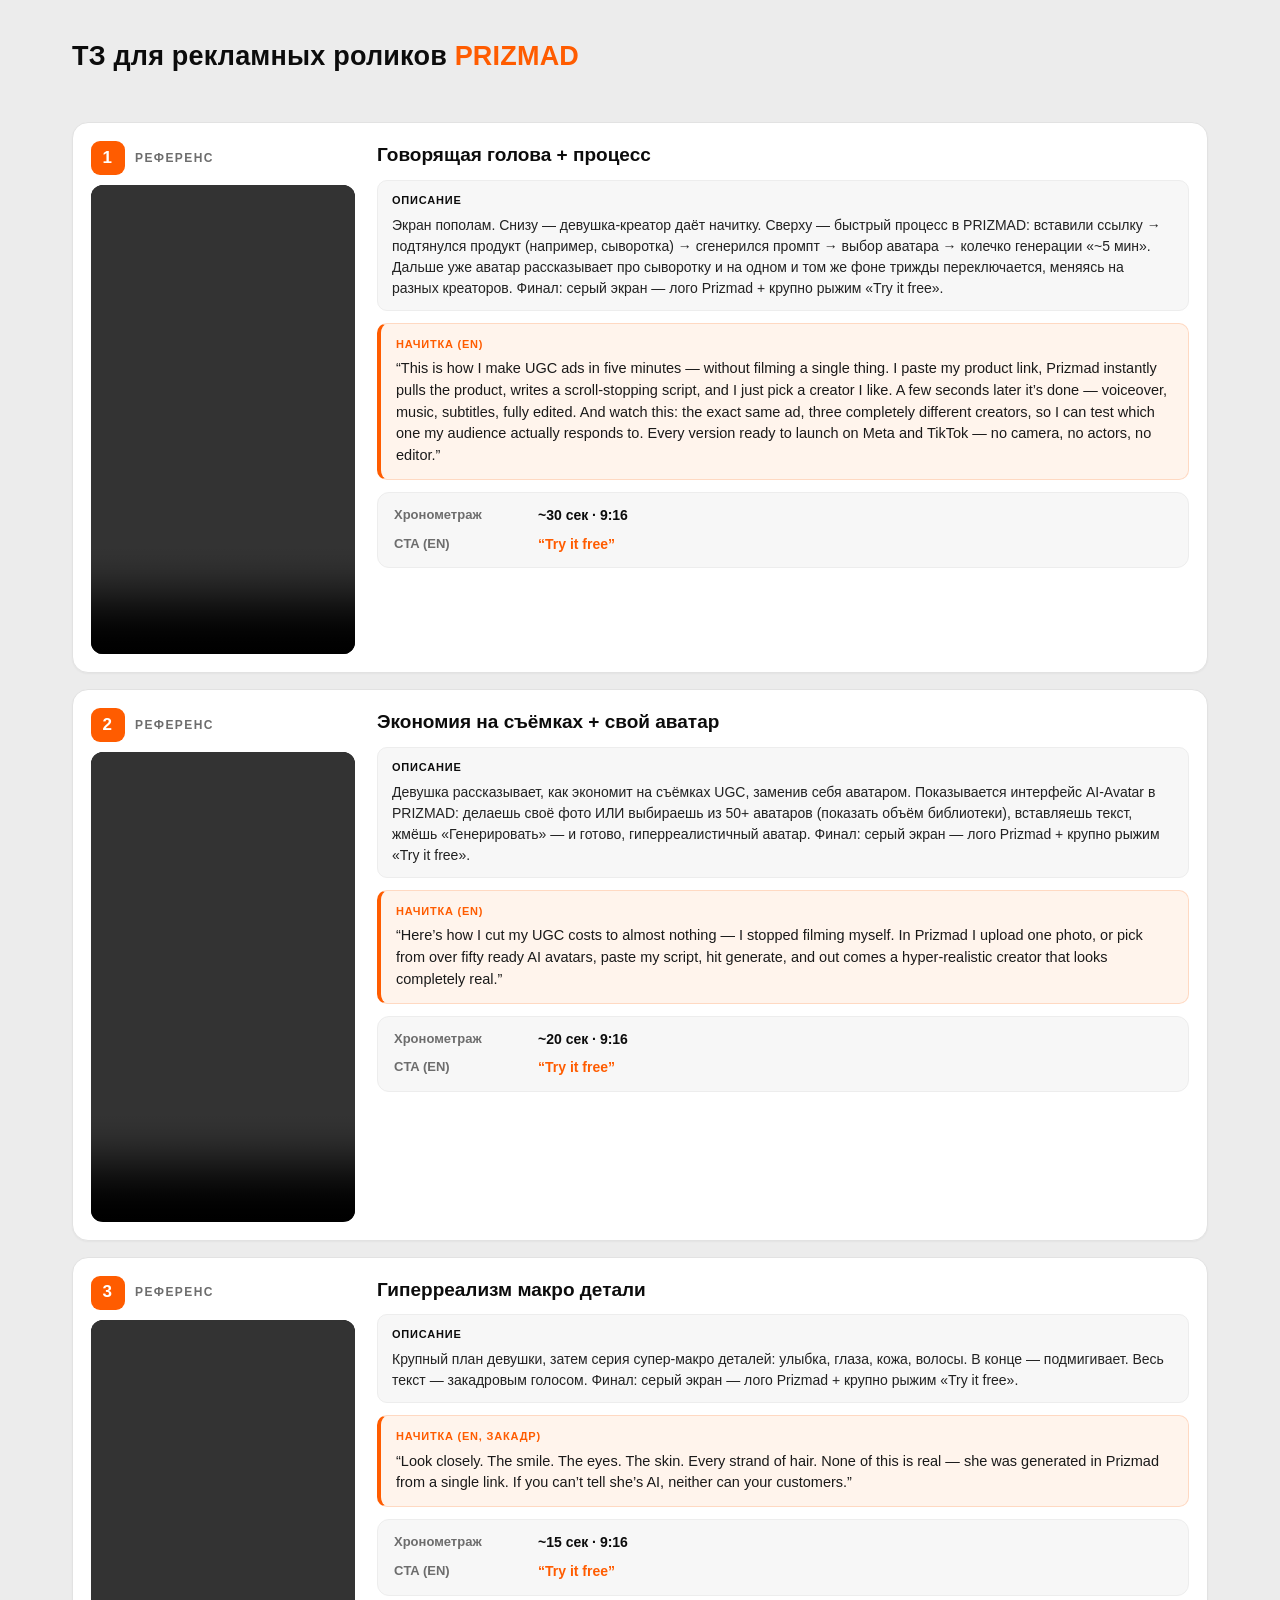
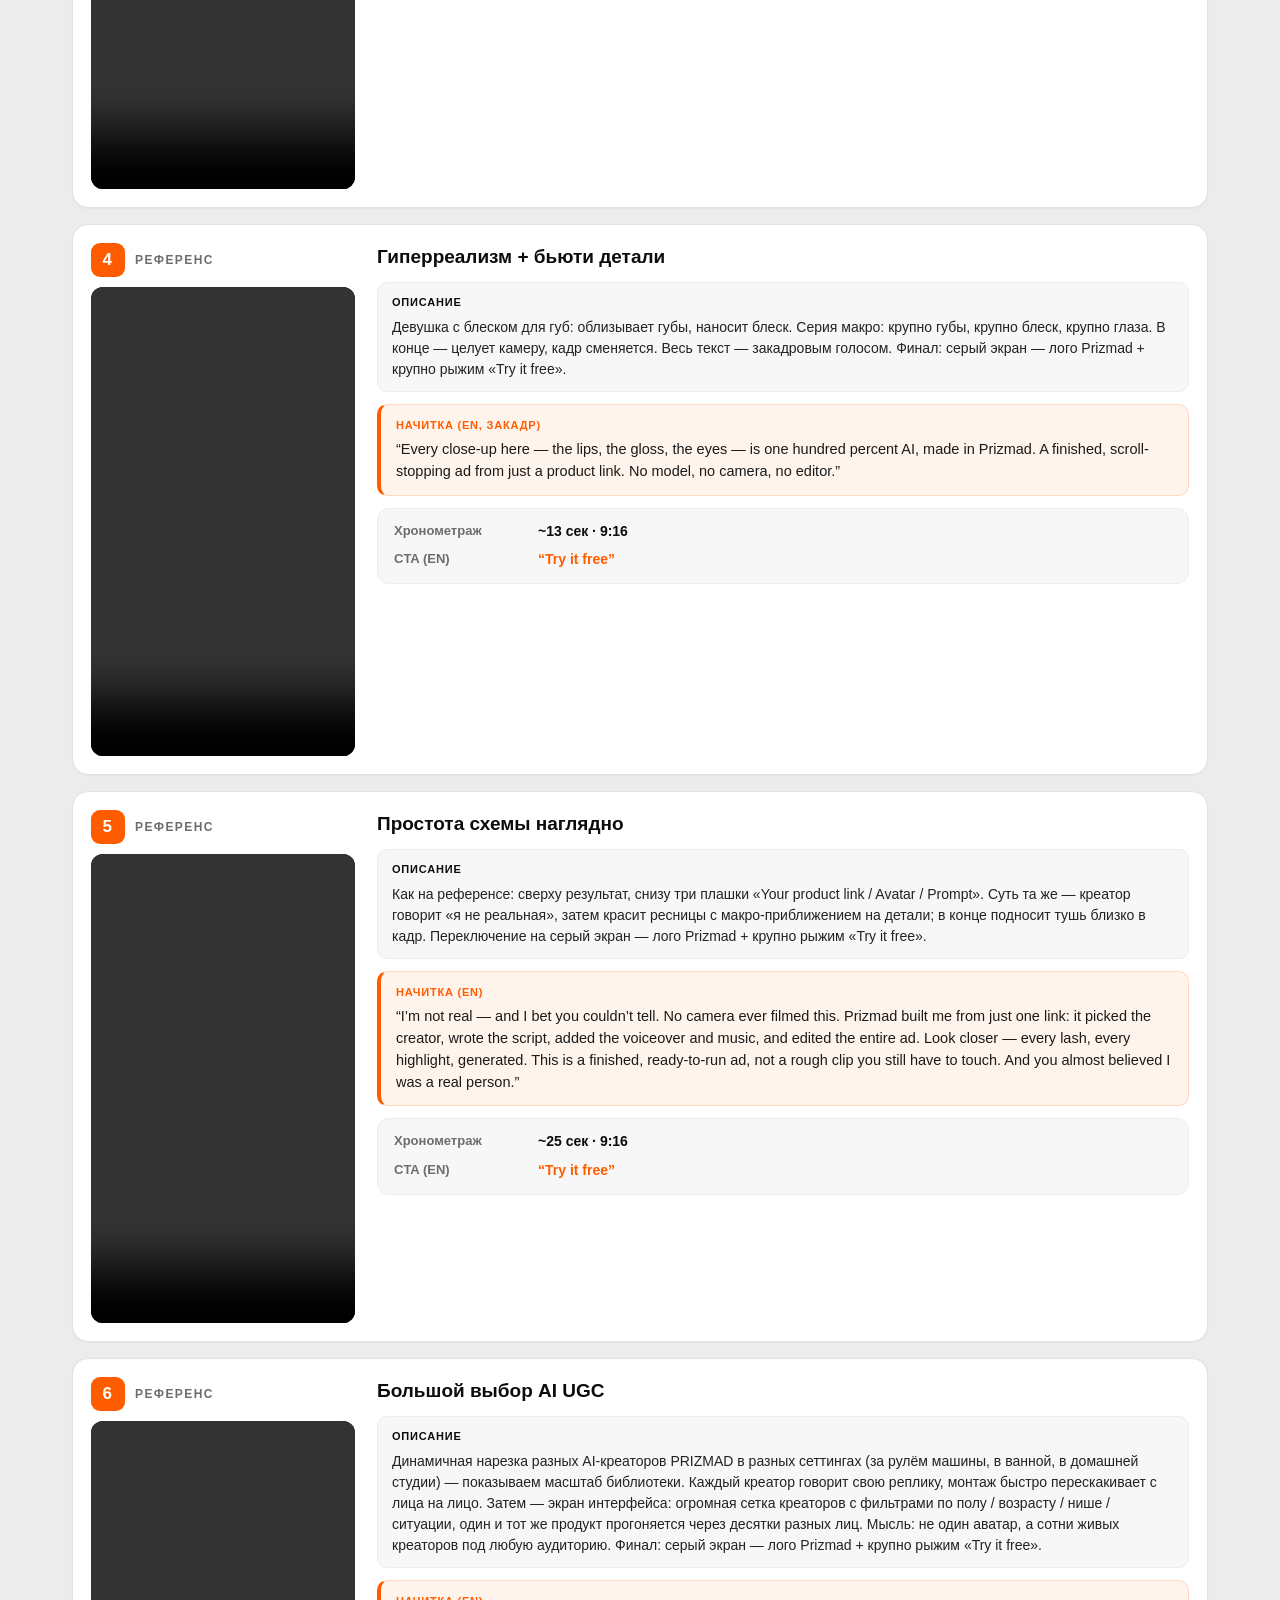
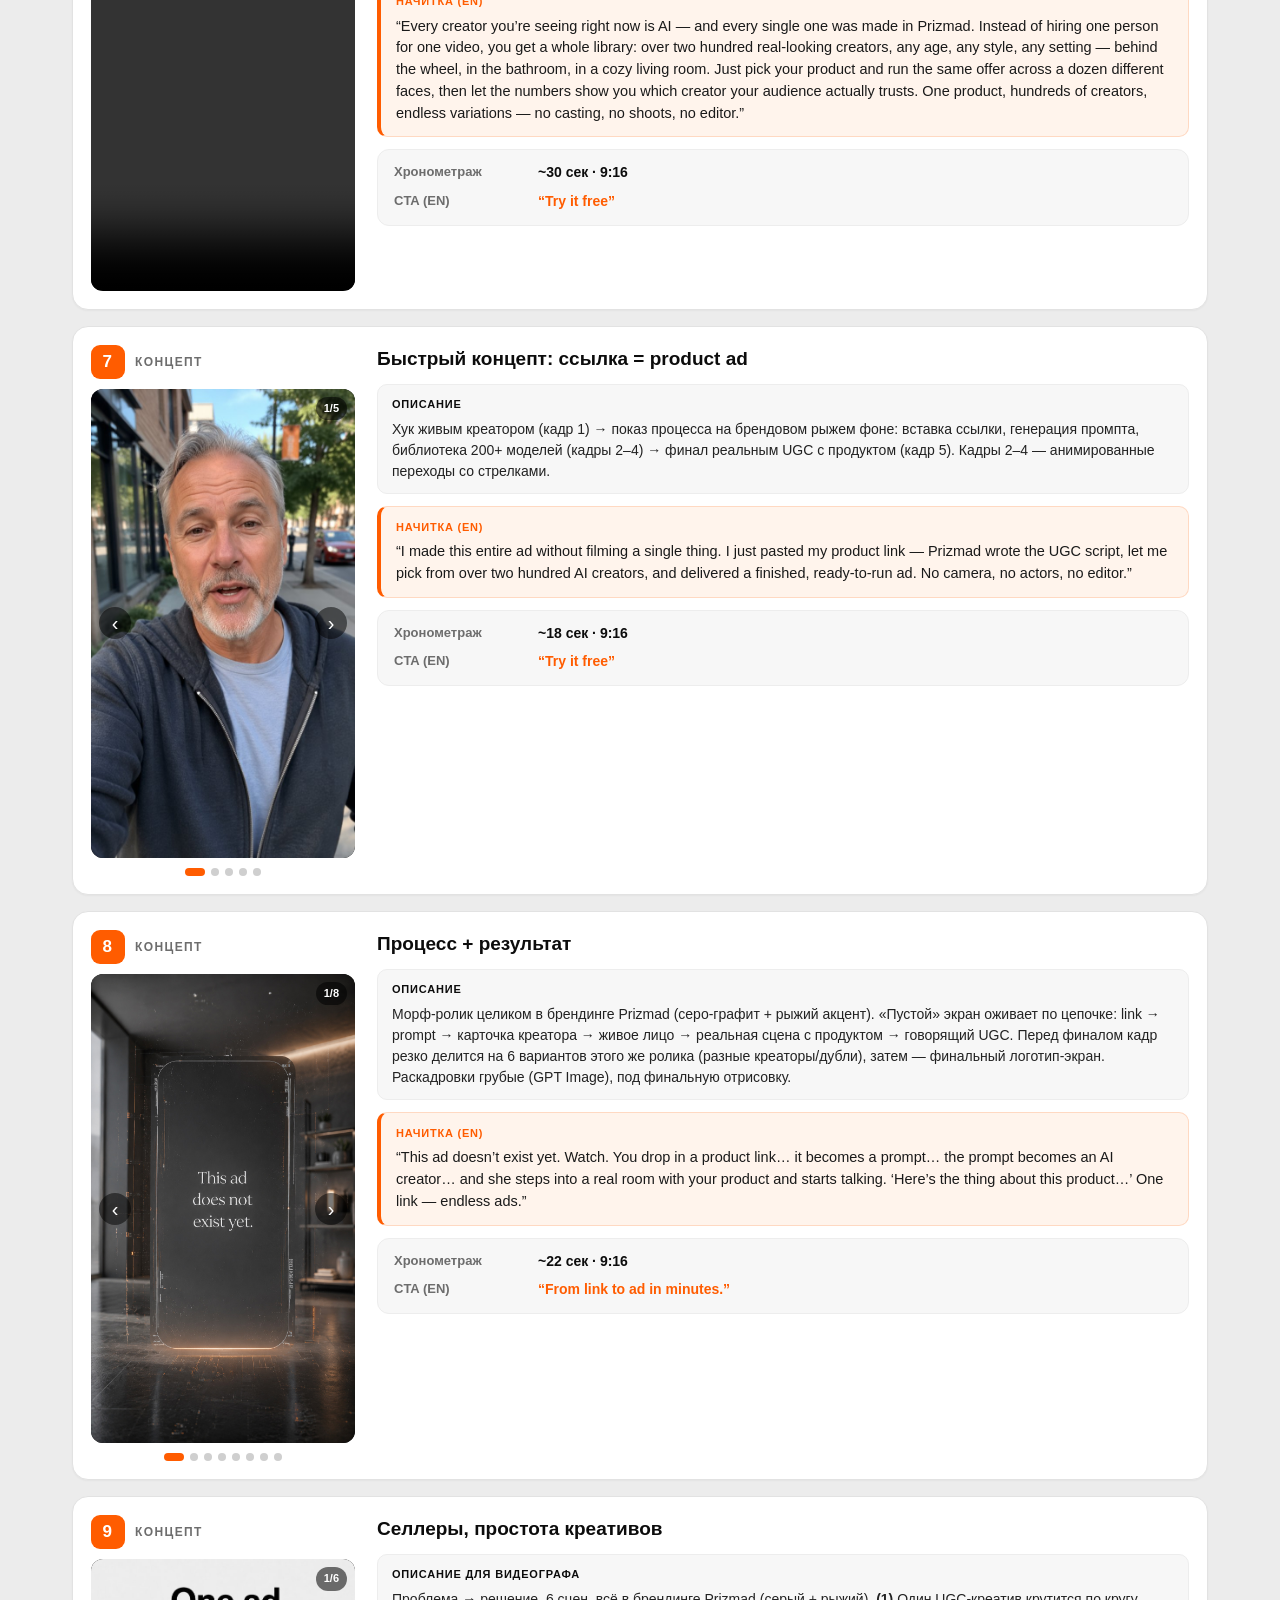
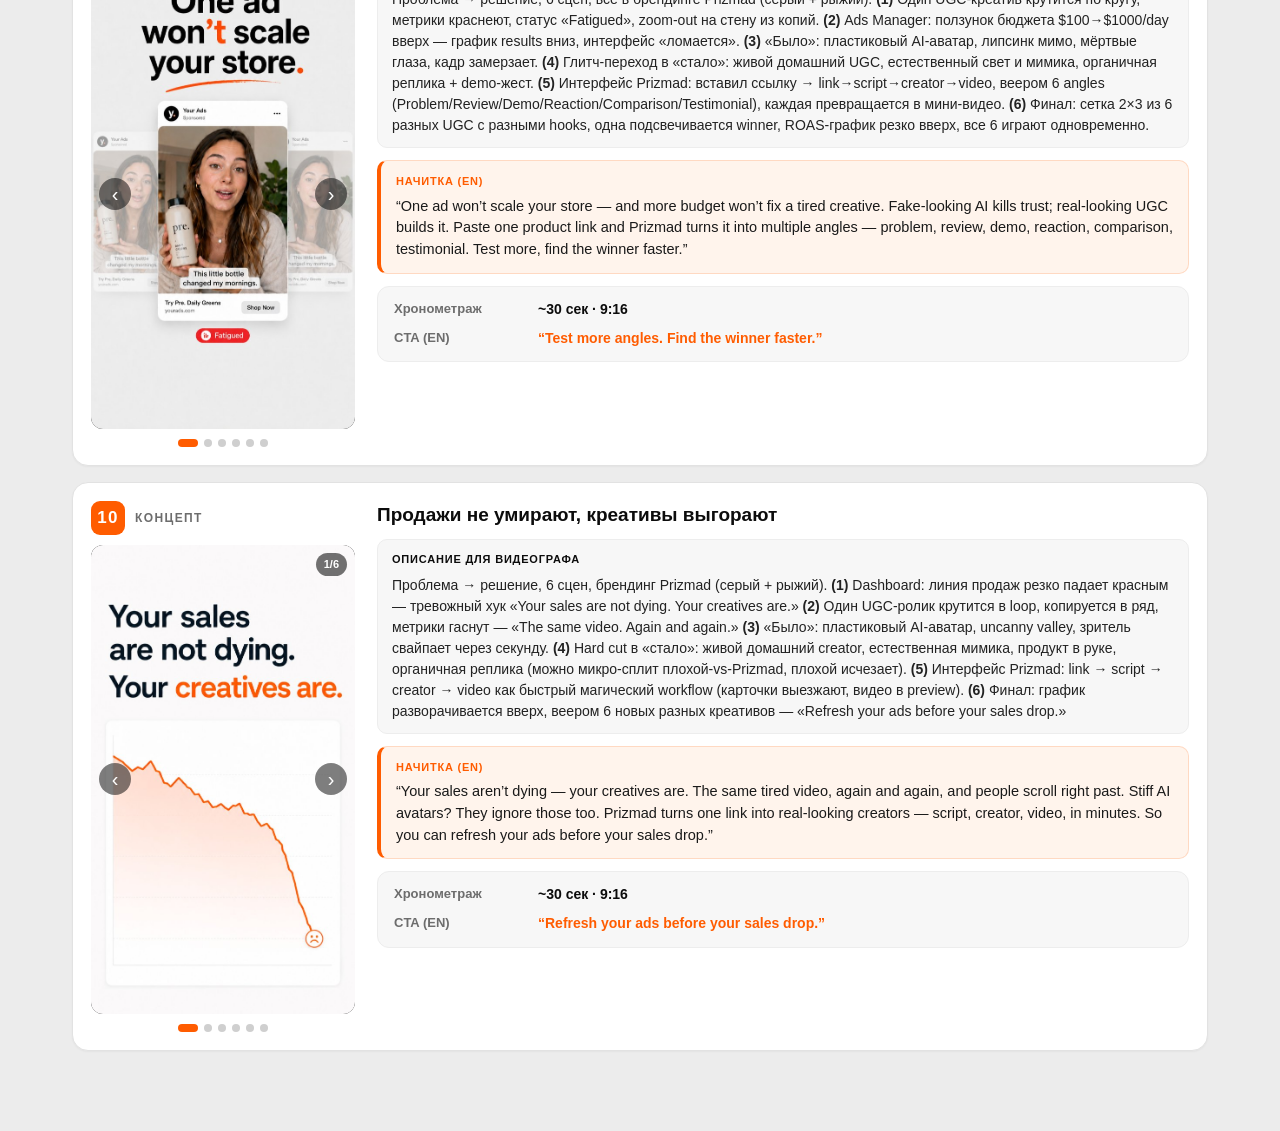
==== commit 9680a7d6: "Copy: card 8 closer -> One link, endless ads" ====
--- a/2026/2026-07/prizmad-tz/index.html
+++ b/2026/2026-07/prizmad-tz/index.html
@@ -244,7 +244,7 @@
     <div class="right">
       <h3>Процесс + результат</h3>
       <div class="sb"><span class="lbl">Описание</span><p>Морф-ролик целиком в брендинге Prizmad (серо-графит + рыжий акцент). «Пустой» экран оживает по цепочке: link → prompt → карточка креатора → живое лицо → реальная сцена с продуктом → говорящий UGC. Перед финалом кадр резко делится на 6 вариантов этого же ролика (разные креаторы/дубли), затем — финальный логотип-экран. Раскадровки грубые (GPT Image), под финальную отрисовку.</p></div>
-      <div class="narr"><span class="lbl">Начитка (EN)</span>“This ad doesn’t exist yet. Watch. You drop in a product link… it becomes a prompt… the prompt becomes an AI creator… and she steps into a real room with your product and starts talking. ‘Here’s the thing about this product…’ One link, one finished ad — ready to run.”</div>
+      <div class="narr"><span class="lbl">Начитка (EN)</span>“This ad doesn’t exist yet. Watch. You drop in a product link… it becomes a prompt… the prompt becomes an AI creator… and she steps into a real room with your product and starts talking. ‘Here’s the thing about this product…’ One link — endless ads.”</div>
       <div class="tz"><dl>
         <dt>Хронометраж</dt><dd class="spec">~22 сек · 9:16</dd>
         <dt>CTA (EN)</dt><dd class="cta">“From link to ad in minutes.”</dd>
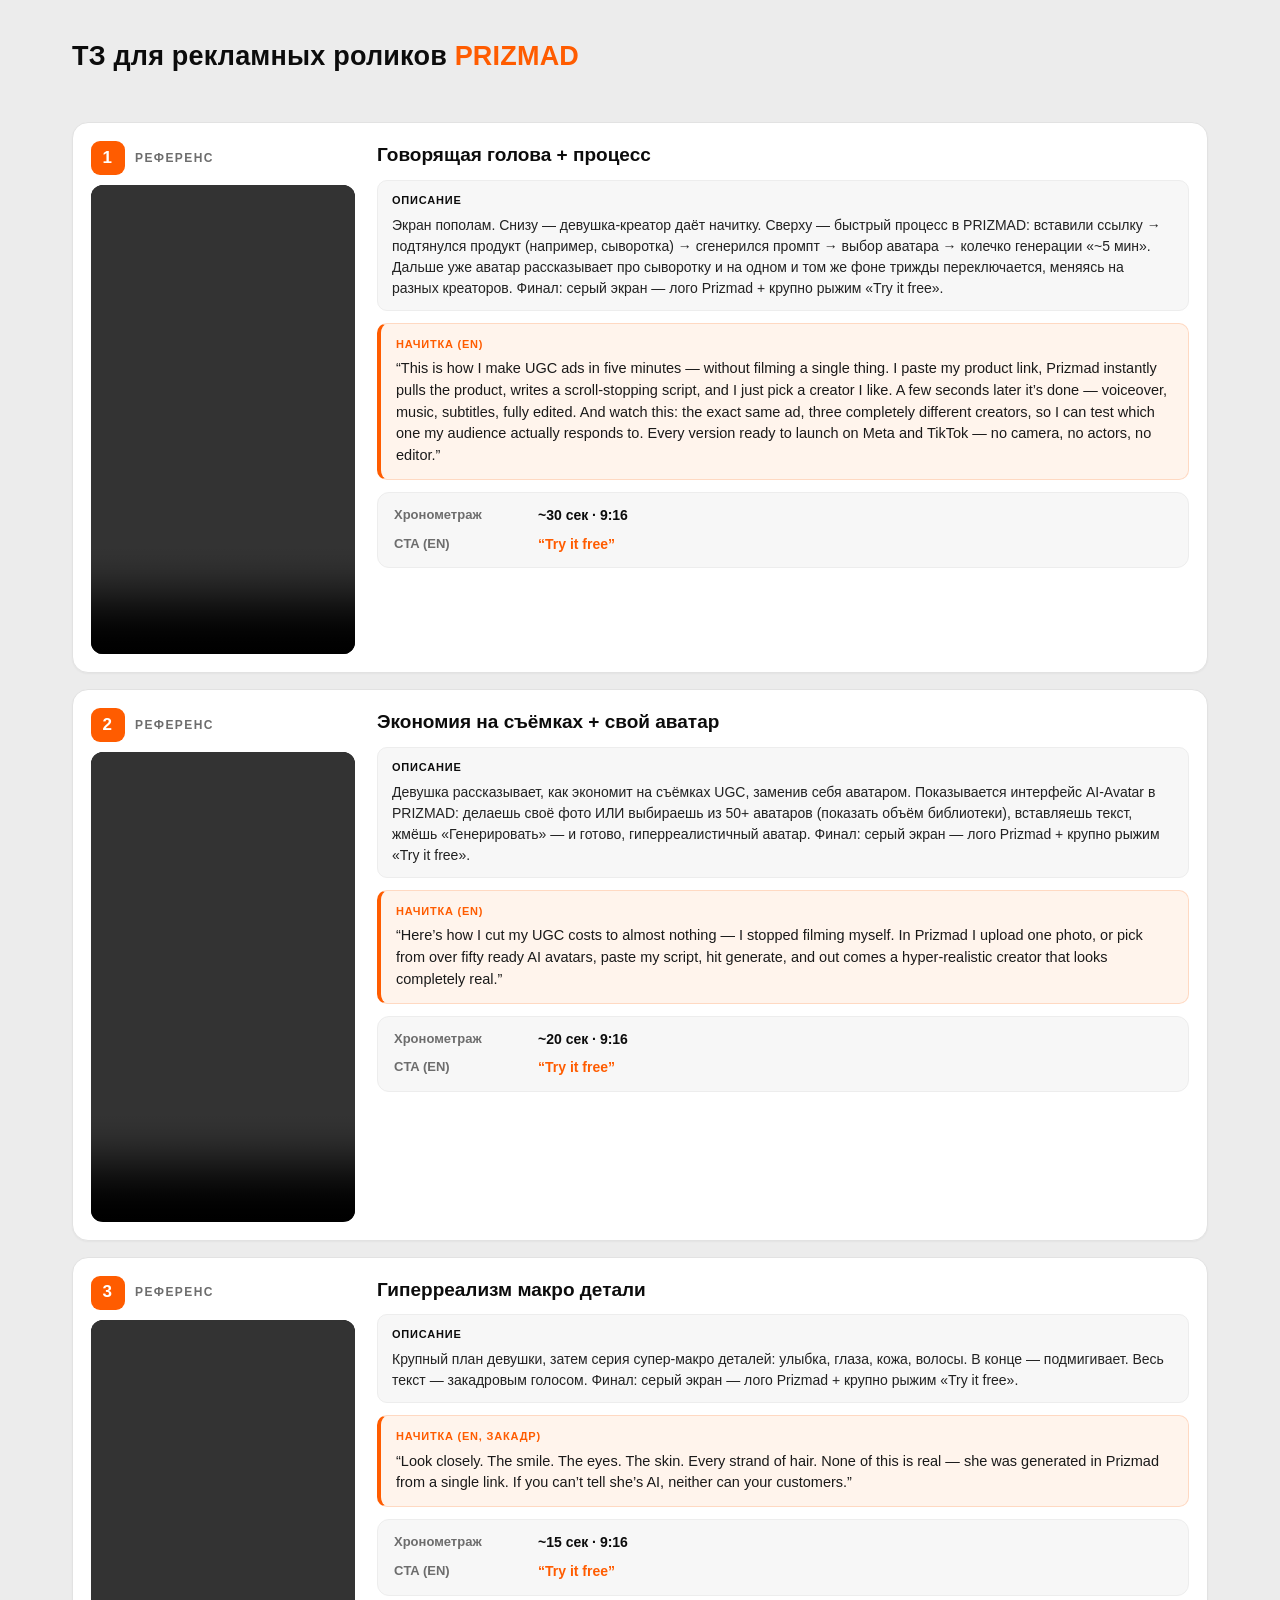
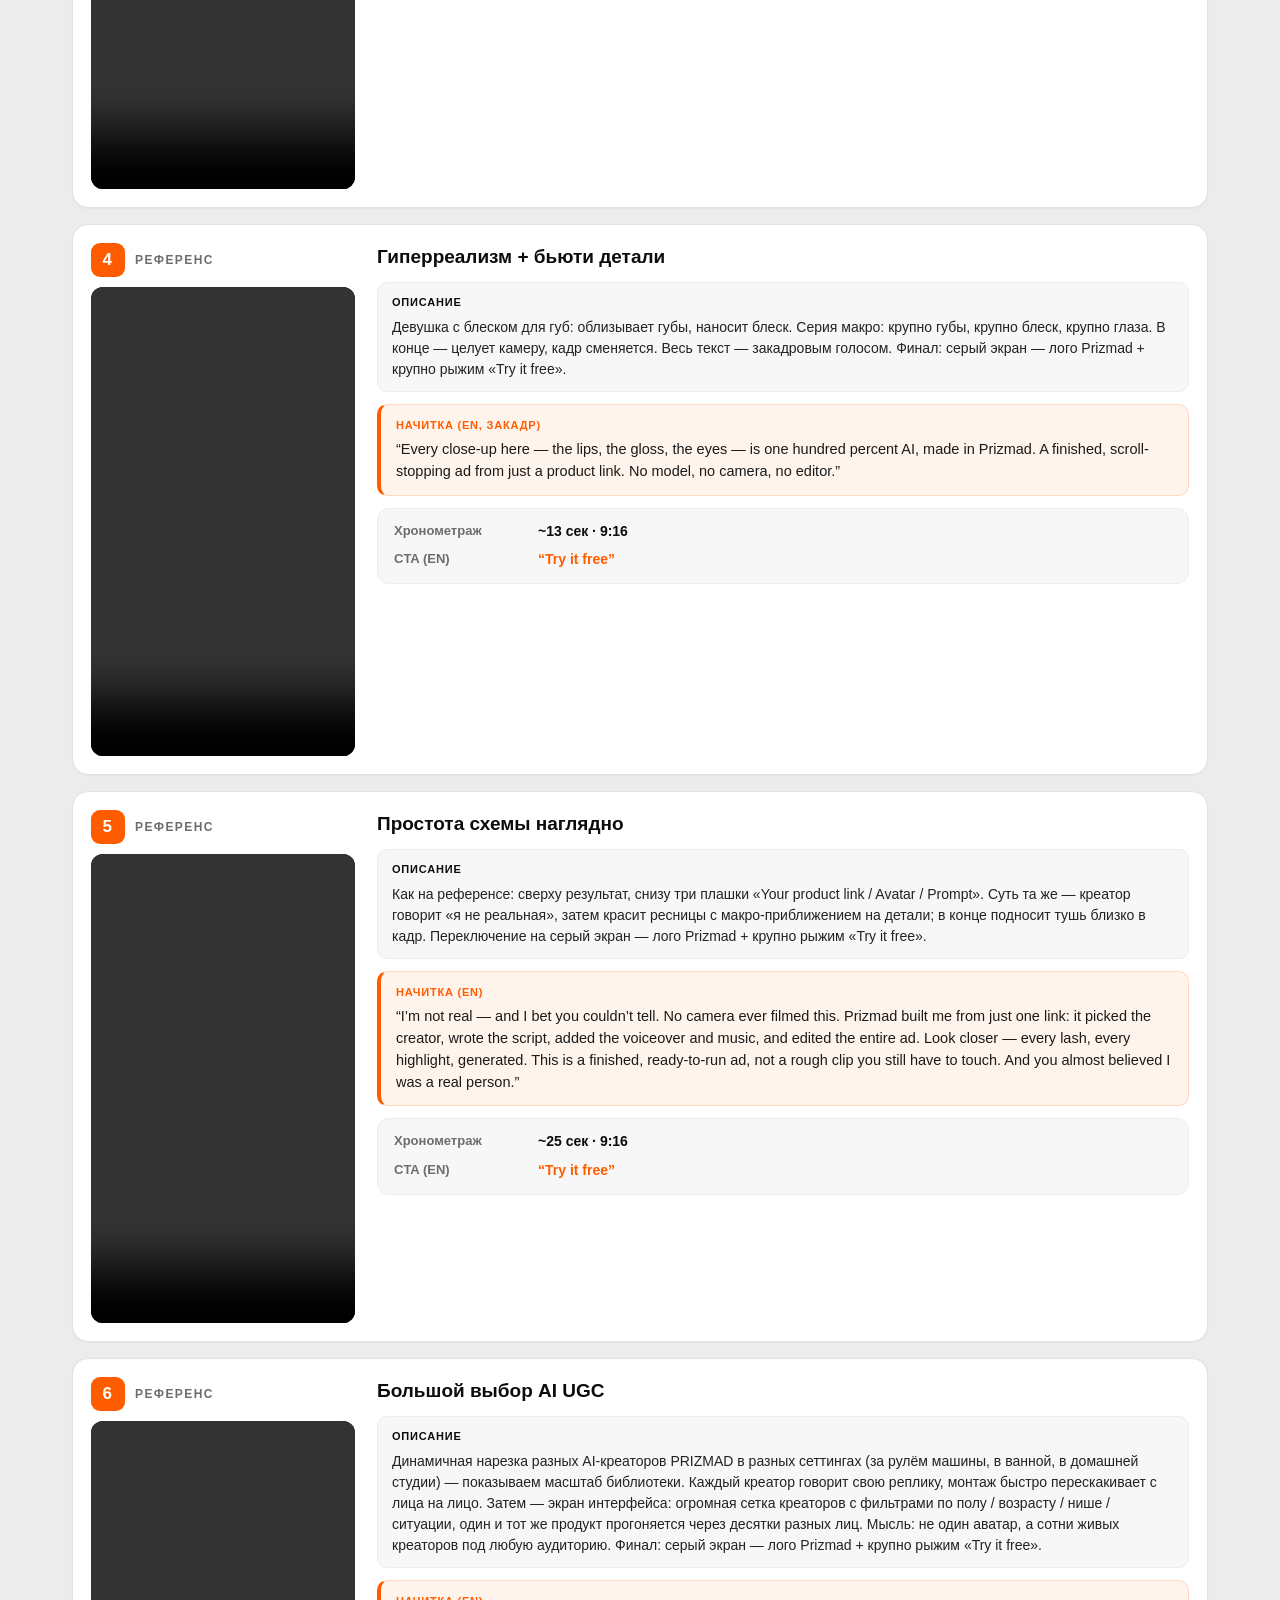
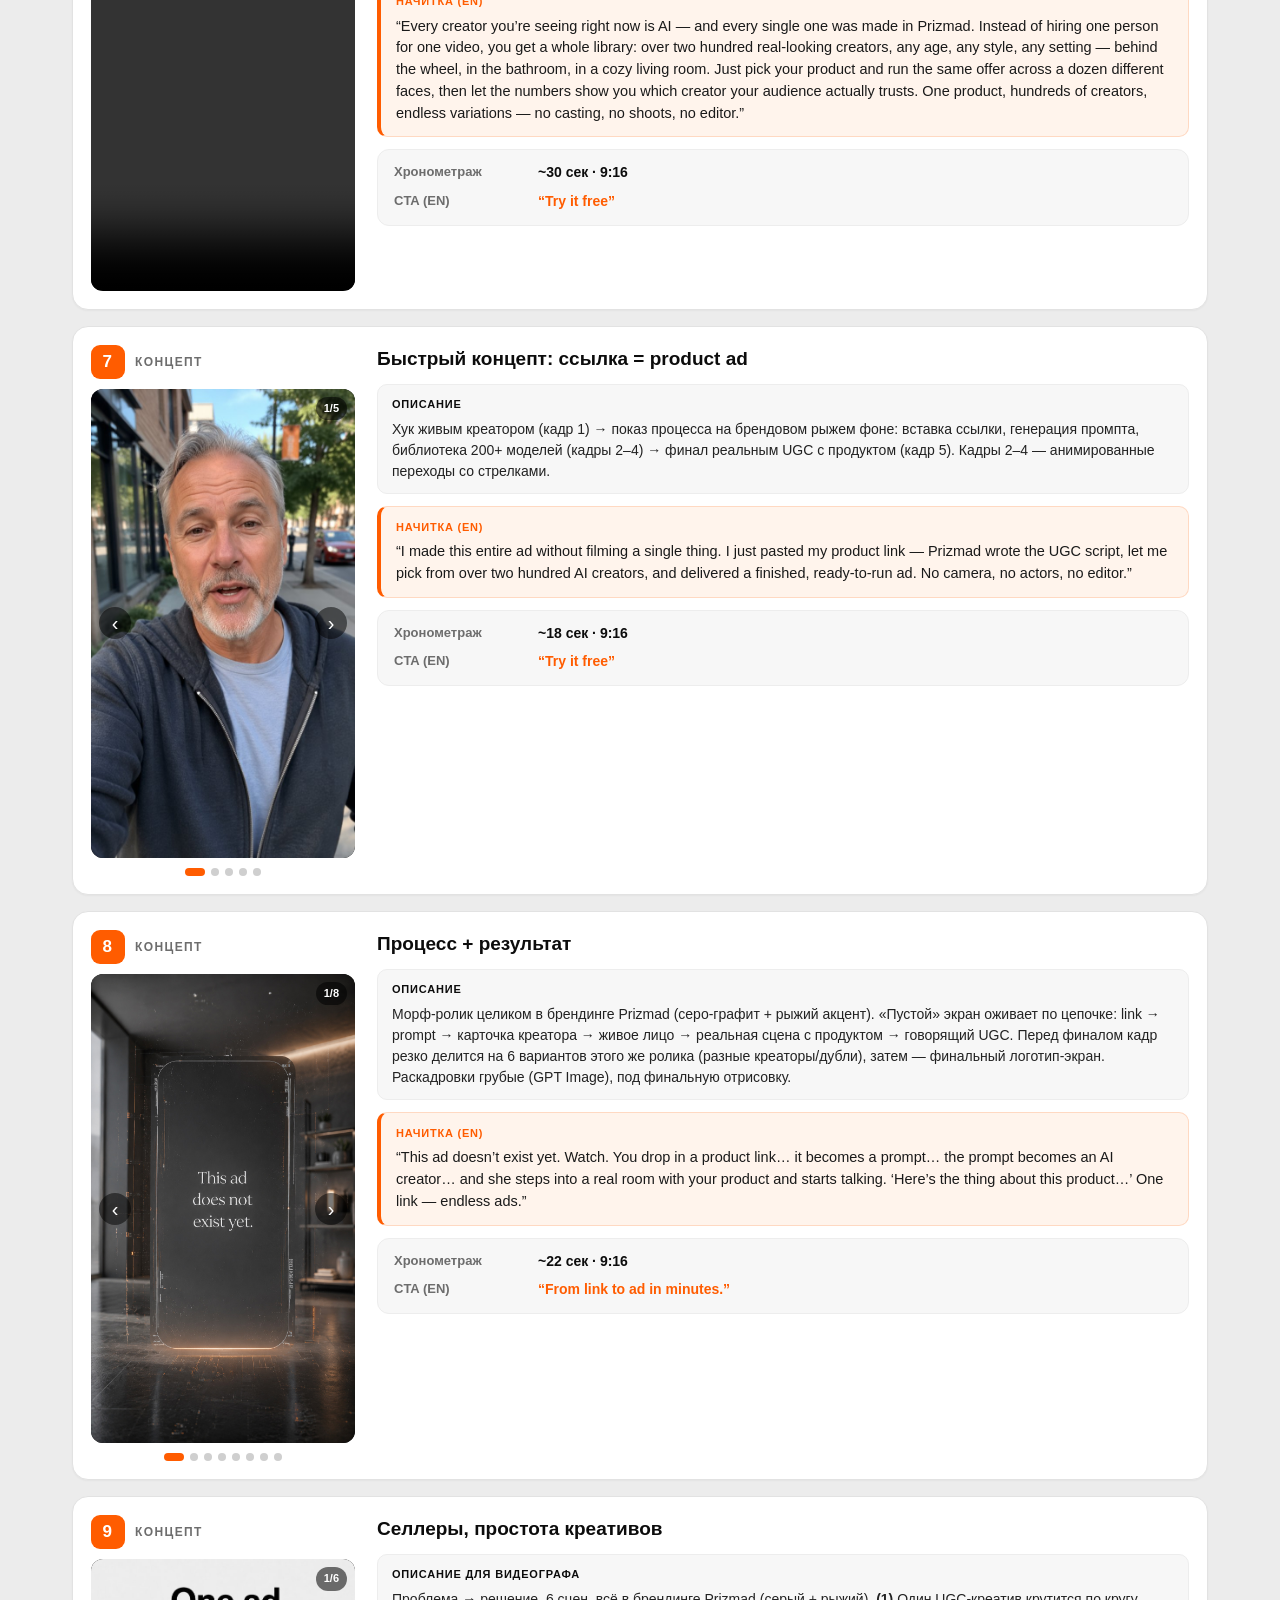
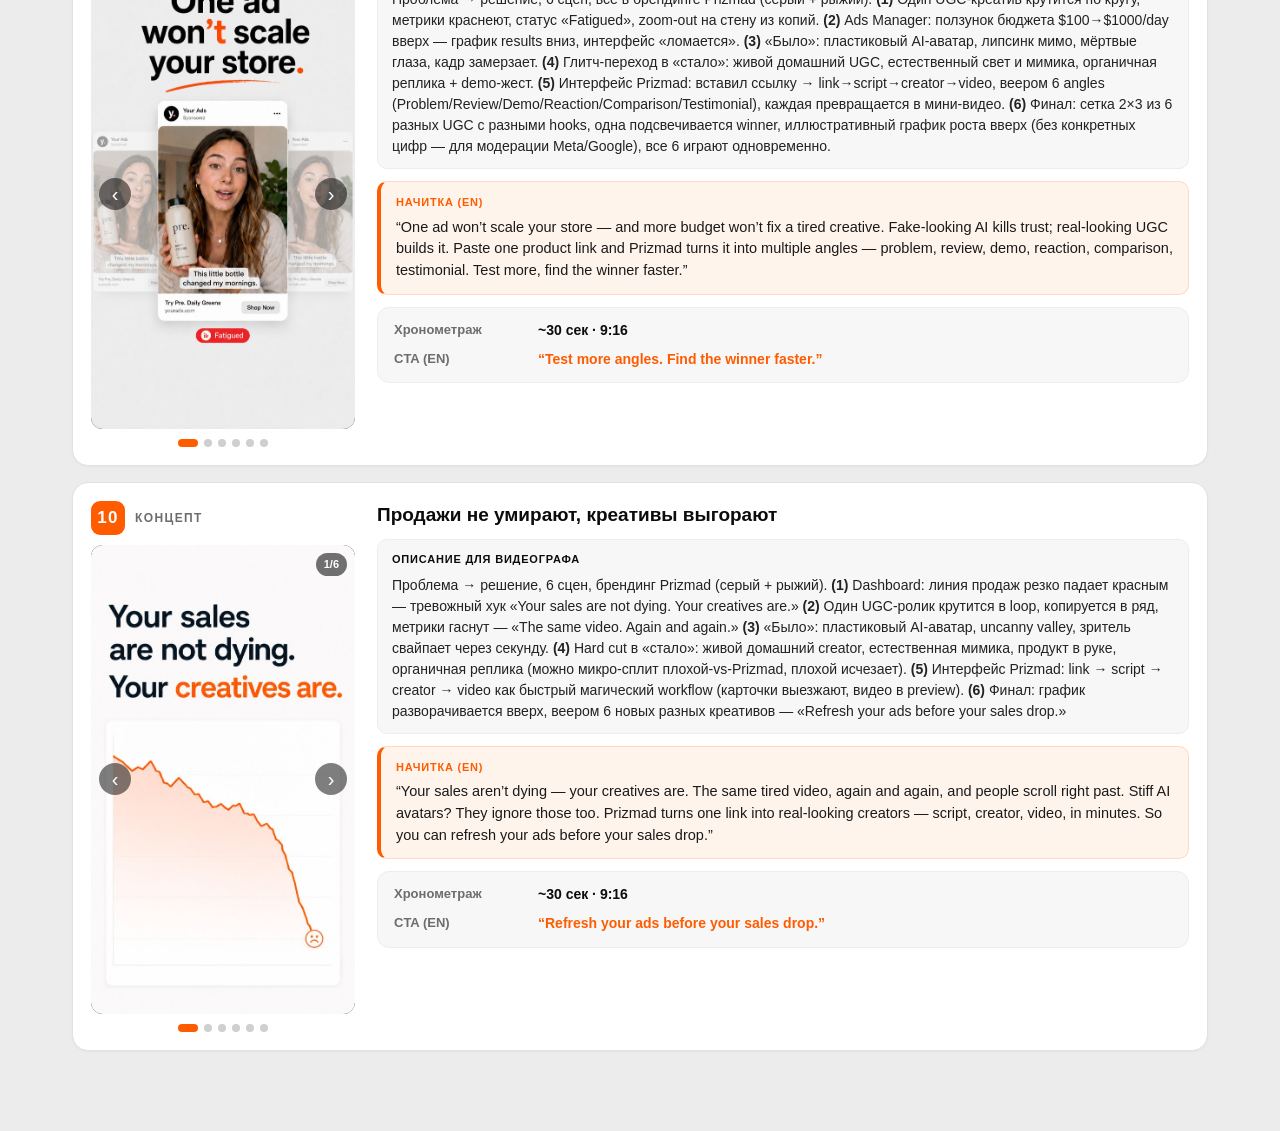
==== commit 33367858: "Card 9: replace final frame without ROAS numbers (moderation-safe)" ====
--- a/2026/2026-07/prizmad-tz/index.html
+++ b/2026/2026-07/prizmad-tz/index.html
@@ -263,7 +263,7 @@
           <div class="slide"><img src="storyboard/c9v_3.jpg" alt="кадр 3" data-cap="Кадр 3 — «было»: стерильный пластиковый AI-аватар, липсинк не совпадает, мёртвые глаза, кадр замерзает; текст «Fake-looking AI kills trust»."></div>
           <div class="slide"><img src="storyboard/c9v_4.jpg" alt="кадр 4" data-cap="Кадр 4 — глитч в «стало»: живой домашний UGC, естественный свет/кожа/мимика, «Okay, I didn’t expect this to actually work…»; текст «Real-looking UGC builds trust»."></div>
           <div class="slide"><img src="storyboard/c9v_5.jpg" alt="кадр 5" data-cap="Кадр 5 — интерфейс Prizmad: Paste product link → веер angles (Problem/Review/Demo/Reaction/Comparison/Testimonial), каждая = мини-видео; текст «One product link. Multiple angles.»"></div>
-          <div class="slide"><img src="storyboard/c9v_6.jpg" alt="кадр 6" data-cap="Кадр 6 — финал: сетка 2×3 из 6 UGC с разными hooks, одна подсвечена winner, ROAS-график вверх; «Test more angles. Find the winner faster.» + лого Prizmad."></div>
+          <div class="slide"><img src="storyboard/c9v_6.jpg" alt="кадр 6" data-cap="Кадр 6 — финал: сетка 2×3 из 6 UGC с разными hooks, одна подсвечена winner, иллюстративный график роста вверх (без цифр); «Test more angles. Find the winner faster.» + лого Prizmad."></div>
         </div>
         <button class="nav prev" aria-label="Назад">‹</button>
         <button class="nav next" aria-label="Вперёд">›</button>
@@ -273,7 +273,7 @@
     </div>
     <div class="right">
       <h3>Селлеры, простота креативов</h3>
-      <div class="sb"><span class="lbl">Описание для видеографа</span><p>Проблема → решение, 6 сцен, всё в брендинге Prizmad (серый + рыжий). <b>(1)</b> Один UGC-креатив крутится по кругу, метрики краснеют, статус «Fatigued», zoom-out на стену из копий. <b>(2)</b> Ads Manager: ползунок бюджета $100→$1000/day вверх — график results вниз, интерфейс «ломается». <b>(3)</b> «Было»: пластиковый AI-аватар, липсинк мимо, мёртвые глаза, кадр замерзает. <b>(4)</b> Глитч-переход в «стало»: живой домашний UGC, естественный свет и мимика, органичная реплика + demo-жест. <b>(5)</b> Интерфейс Prizmad: вставил ссылку → link→script→creator→video, веером 6 angles (Problem/Review/Demo/Reaction/Comparison/Testimonial), каждая превращается в мини-видео. <b>(6)</b> Финал: сетка 2×3 из 6 разных UGC с разными hooks, одна подсвечивается winner, ROAS-график резко вверх, все 6 играют одновременно.</p></div>
+      <div class="sb"><span class="lbl">Описание для видеографа</span><p>Проблема → решение, 6 сцен, всё в брендинге Prizmad (серый + рыжий). <b>(1)</b> Один UGC-креатив крутится по кругу, метрики краснеют, статус «Fatigued», zoom-out на стену из копий. <b>(2)</b> Ads Manager: ползунок бюджета $100→$1000/day вверх — график results вниз, интерфейс «ломается». <b>(3)</b> «Было»: пластиковый AI-аватар, липсинк мимо, мёртвые глаза, кадр замерзает. <b>(4)</b> Глитч-переход в «стало»: живой домашний UGC, естественный свет и мимика, органичная реплика + demo-жест. <b>(5)</b> Интерфейс Prizmad: вставил ссылку → link→script→creator→video, веером 6 angles (Problem/Review/Demo/Reaction/Comparison/Testimonial), каждая превращается в мини-видео. <b>(6)</b> Финал: сетка 2×3 из 6 разных UGC с разными hooks, одна подсвечивается winner, иллюстративный график роста вверх (без конкретных цифр — для модерации Meta/Google), все 6 играют одновременно.</p></div>
       <div class="narr"><span class="lbl">Начитка (EN)</span>“One ad won’t scale your store — and more budget won’t fix a tired creative. Fake-looking AI kills trust; real-looking UGC builds it. Paste one product link and Prizmad turns it into multiple angles — problem, review, demo, reaction, comparison, testimonial. Test more, find the winner faster.”</div>
       <div class="tz"><dl>
         <dt>Хронометраж</dt><dd class="spec">~30 сек · 9:16</dd>
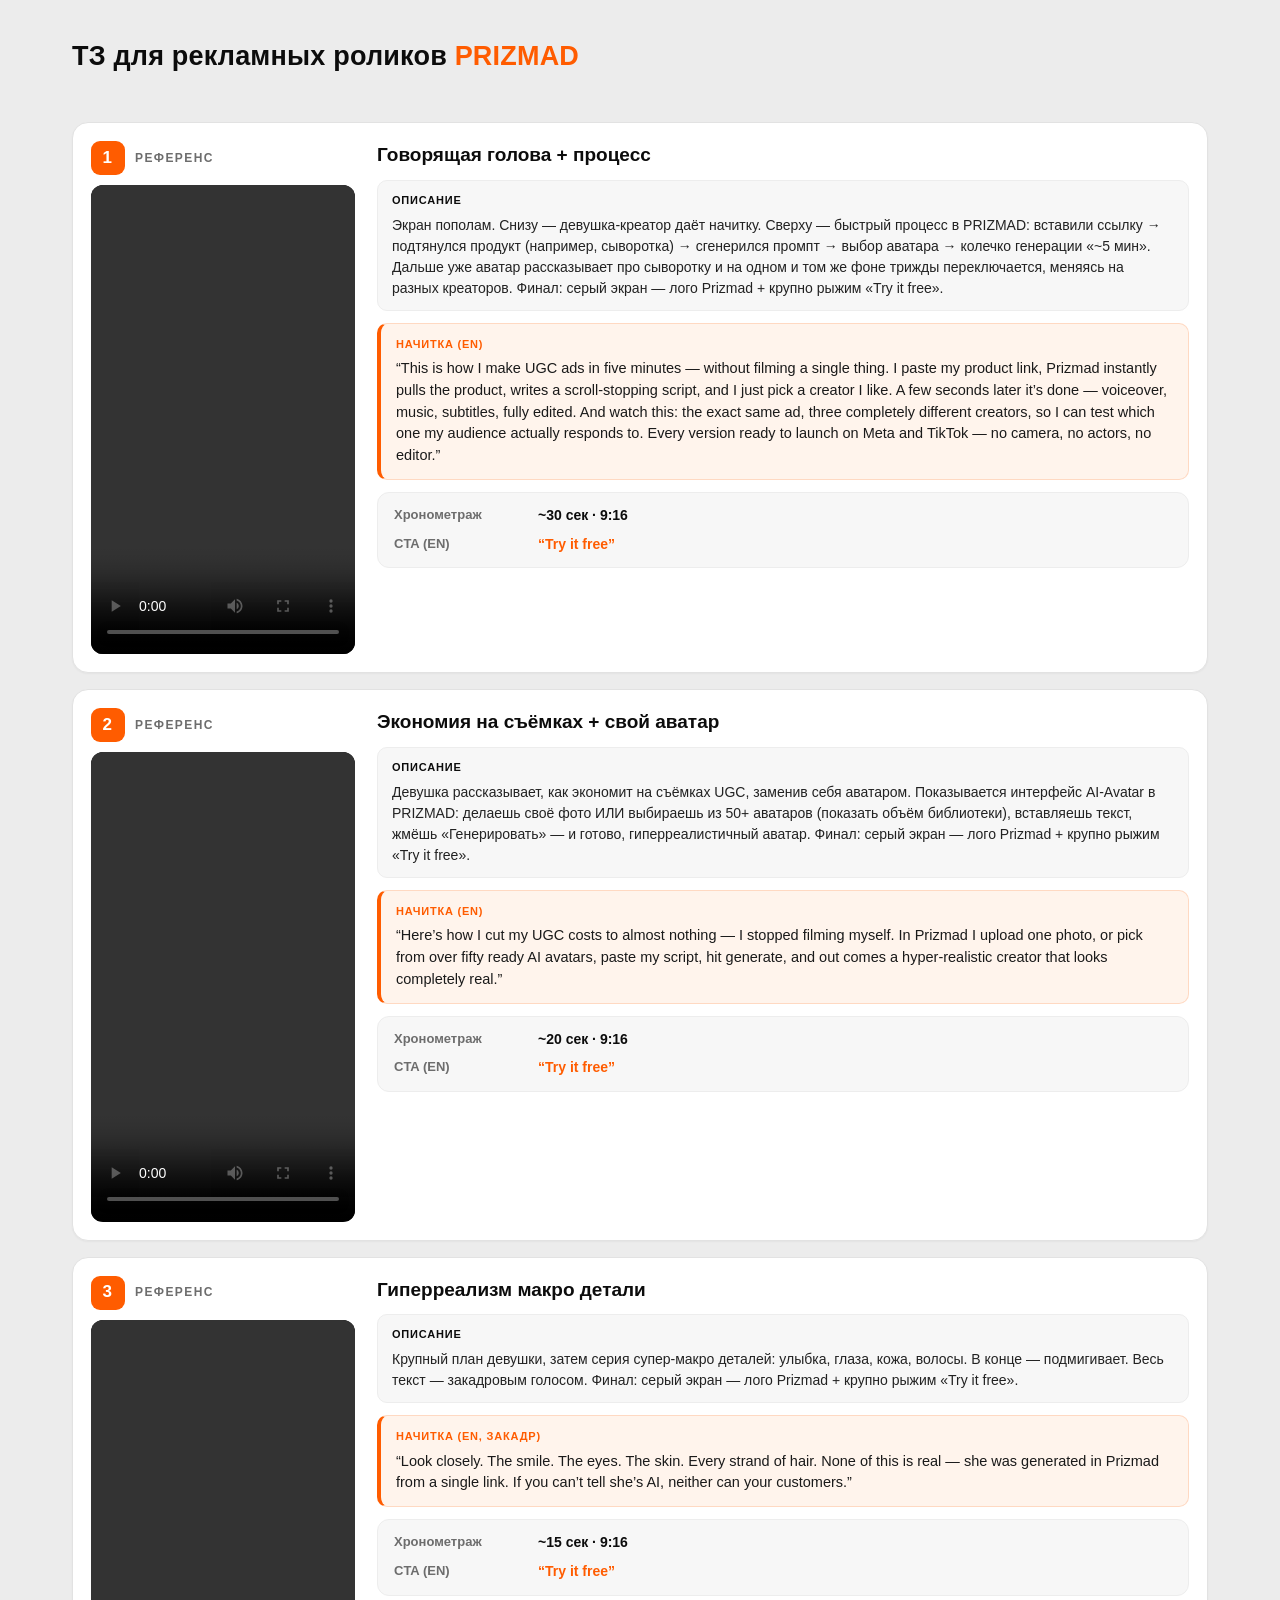
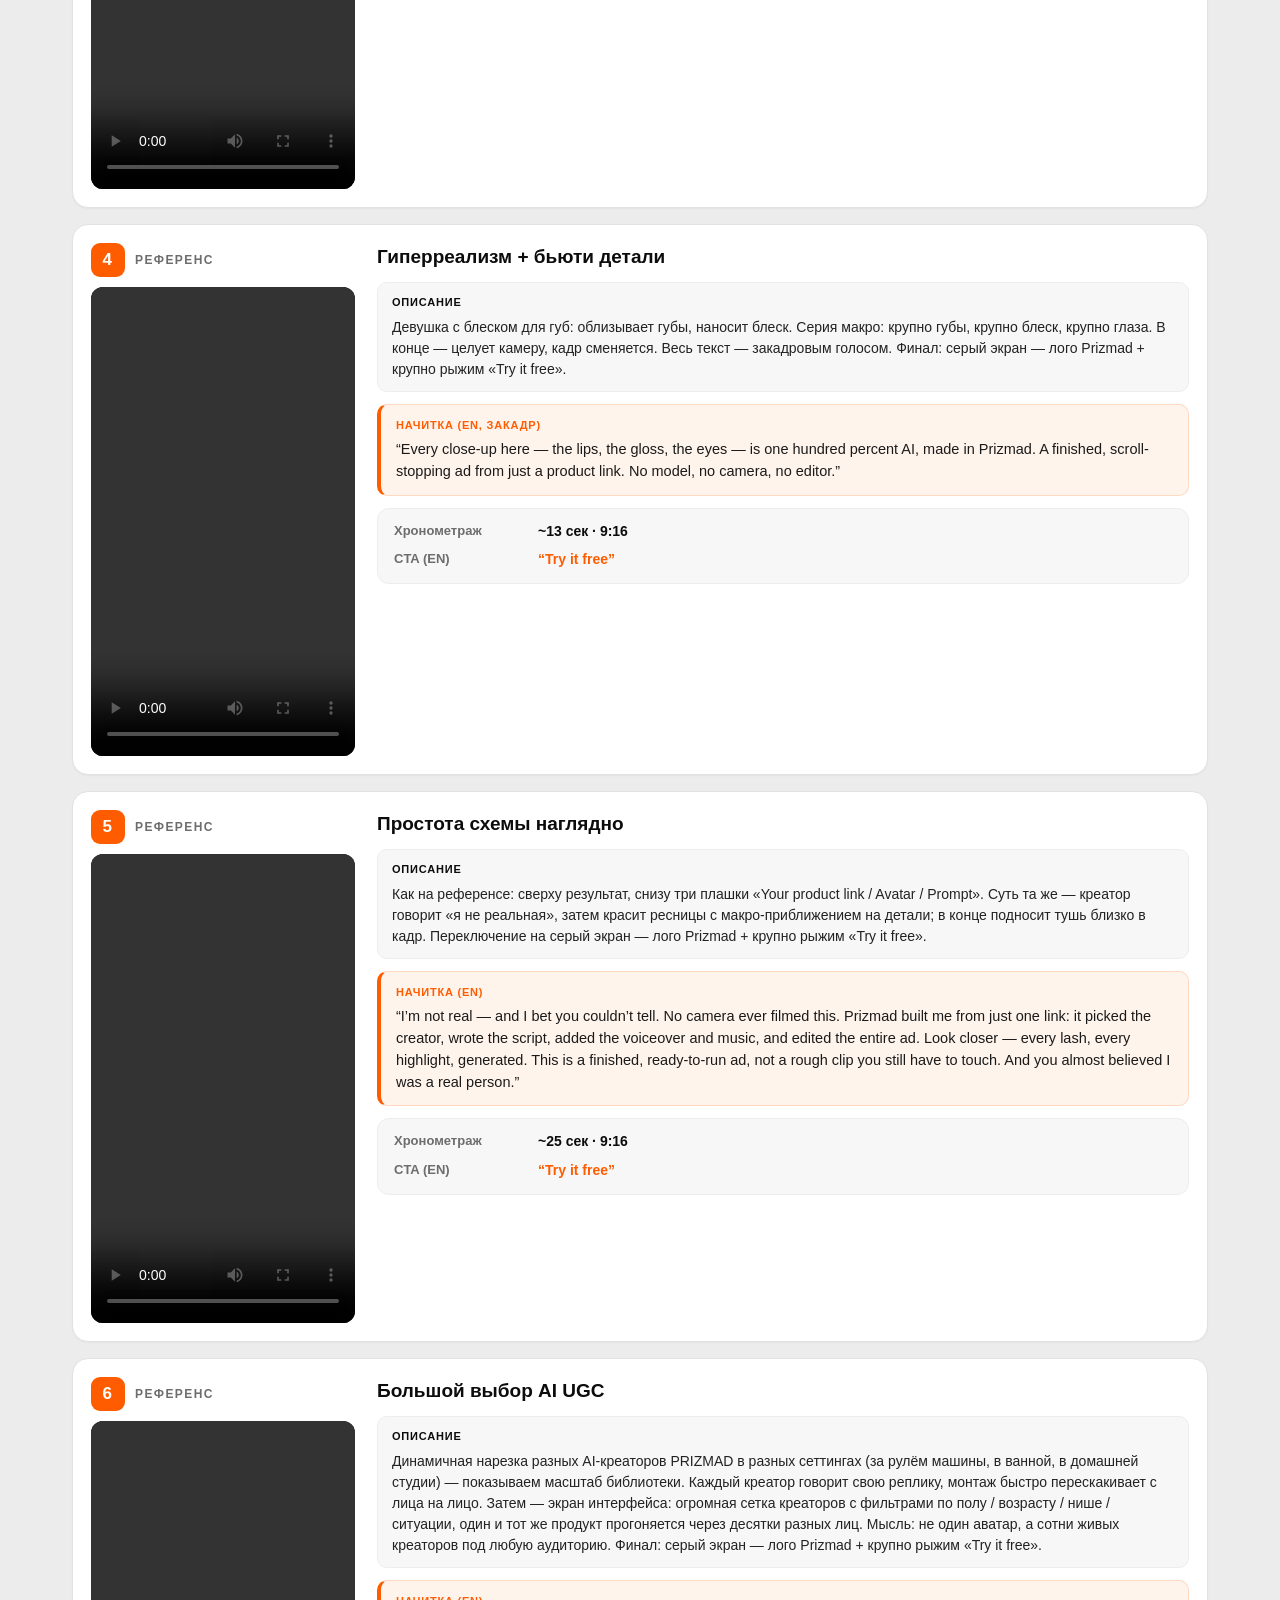
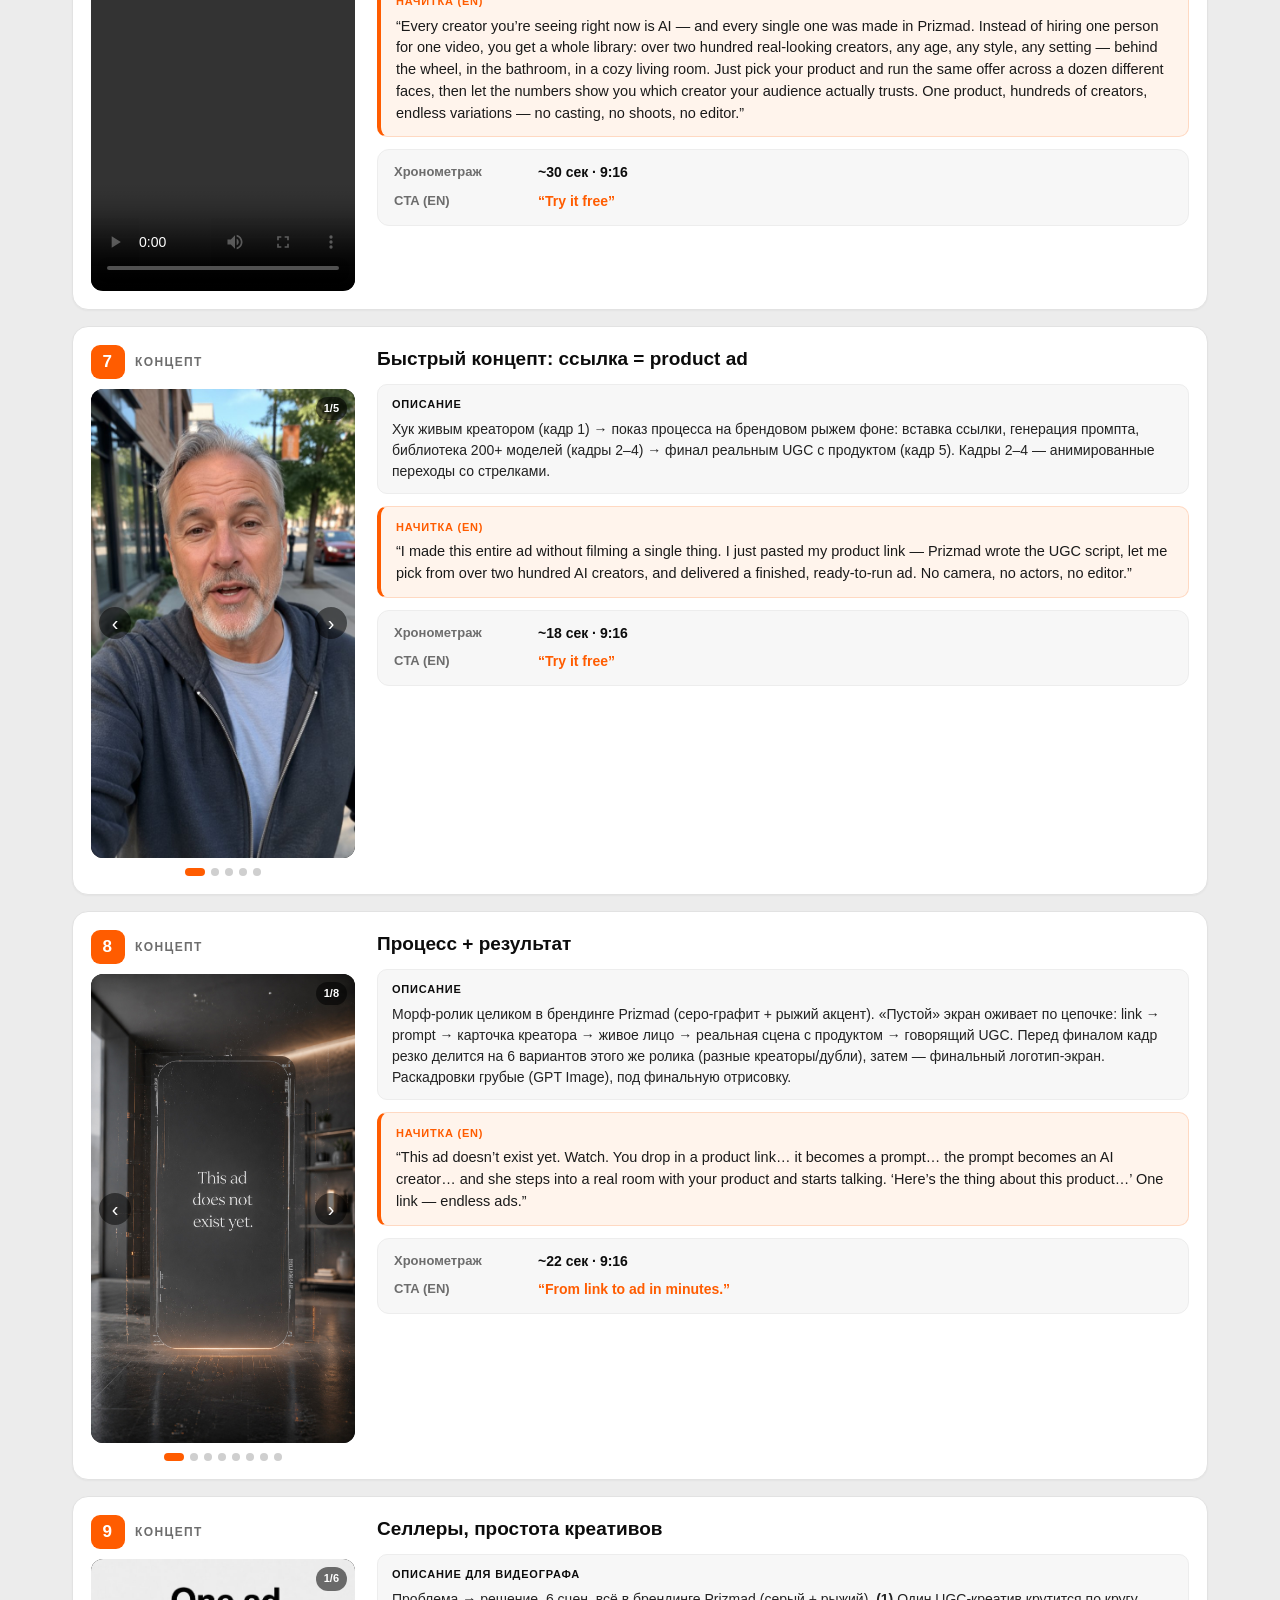
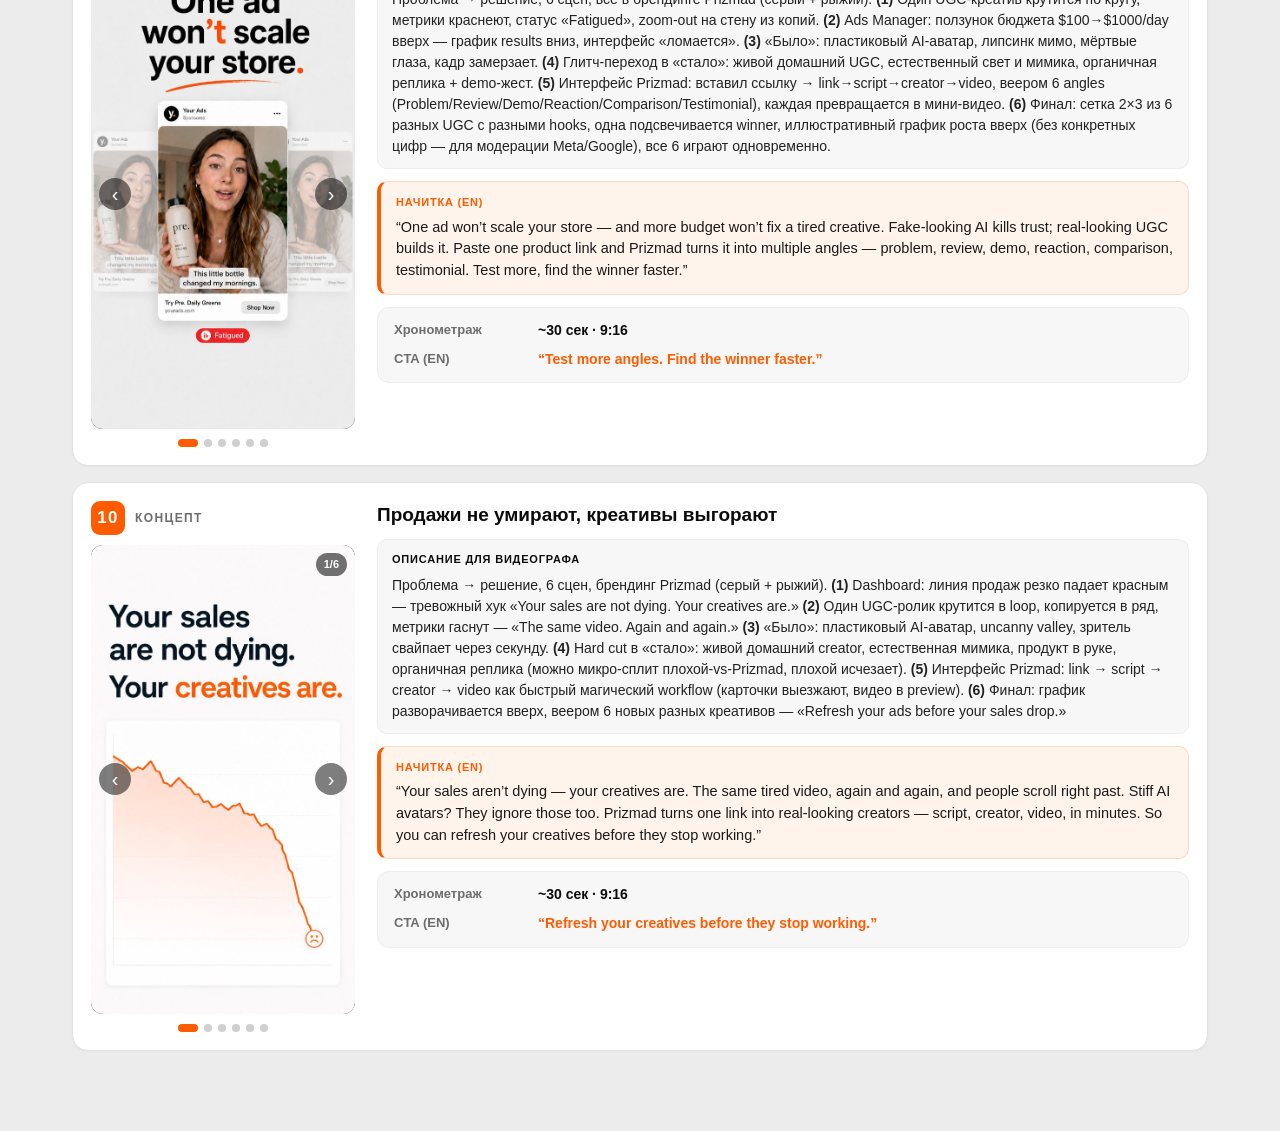
==== commit c211bb89: "Card 10 copy: sales-drop -> creatives stop working (moderation-safe)" ====
--- a/2026/2026-07/prizmad-tz/index.html
+++ b/2026/2026-07/prizmad-tz/index.html
@@ -304,10 +304,10 @@
     <div class="right">
       <h3>Продажи не умирают, креативы выгорают</h3>
       <div class="sb"><span class="lbl">Описание для видеографа</span><p>Проблема → решение, 6 сцен, брендинг Prizmad (серый + рыжий). <b>(1)</b> Dashboard: линия продаж резко падает красным — тревожный хук «Your sales are not dying. Your creatives are.» <b>(2)</b> Один UGC-ролик крутится в loop, копируется в ряд, метрики гаснут — «The same video. Again and again.» <b>(3)</b> «Было»: пластиковый AI-аватар, uncanny valley, зритель свайпает через секунду. <b>(4)</b> Hard cut в «стало»: живой домашний creator, естественная мимика, продукт в руке, органичная реплика (можно микро-сплит плохой-vs-Prizmad, плохой исчезает). <b>(5)</b> Интерфейс Prizmad: link → script → creator → video как быстрый магический workflow (карточки выезжают, видео в preview). <b>(6)</b> Финал: график разворачивается вверх, веером 6 новых разных креативов — «Refresh your ads before your sales drop.»</p></div>
-      <div class="narr"><span class="lbl">Начитка (EN)</span>“Your sales aren’t dying — your creatives are. The same tired video, again and again, and people scroll right past. Stiff AI avatars? They ignore those too. Prizmad turns one link into real-looking creators — script, creator, video, in minutes. So you can refresh your ads before your sales drop.”</div>
+      <div class="narr"><span class="lbl">Начитка (EN)</span>“Your sales aren’t dying — your creatives are. The same tired video, again and again, and people scroll right past. Stiff AI avatars? They ignore those too. Prizmad turns one link into real-looking creators — script, creator, video, in minutes. So you can refresh your creatives before they stop working.”</div>
       <div class="tz"><dl>
         <dt>Хронометраж</dt><dd class="spec">~30 сек · 9:16</dd>
-        <dt>CTA (EN)</dt><dd class="cta">“Refresh your ads before your sales drop.”</dd>
+        <dt>CTA (EN)</dt><dd class="cta">“Refresh your creatives before they stop working.”</dd>
       </dl></div>
     </div>
   </div>
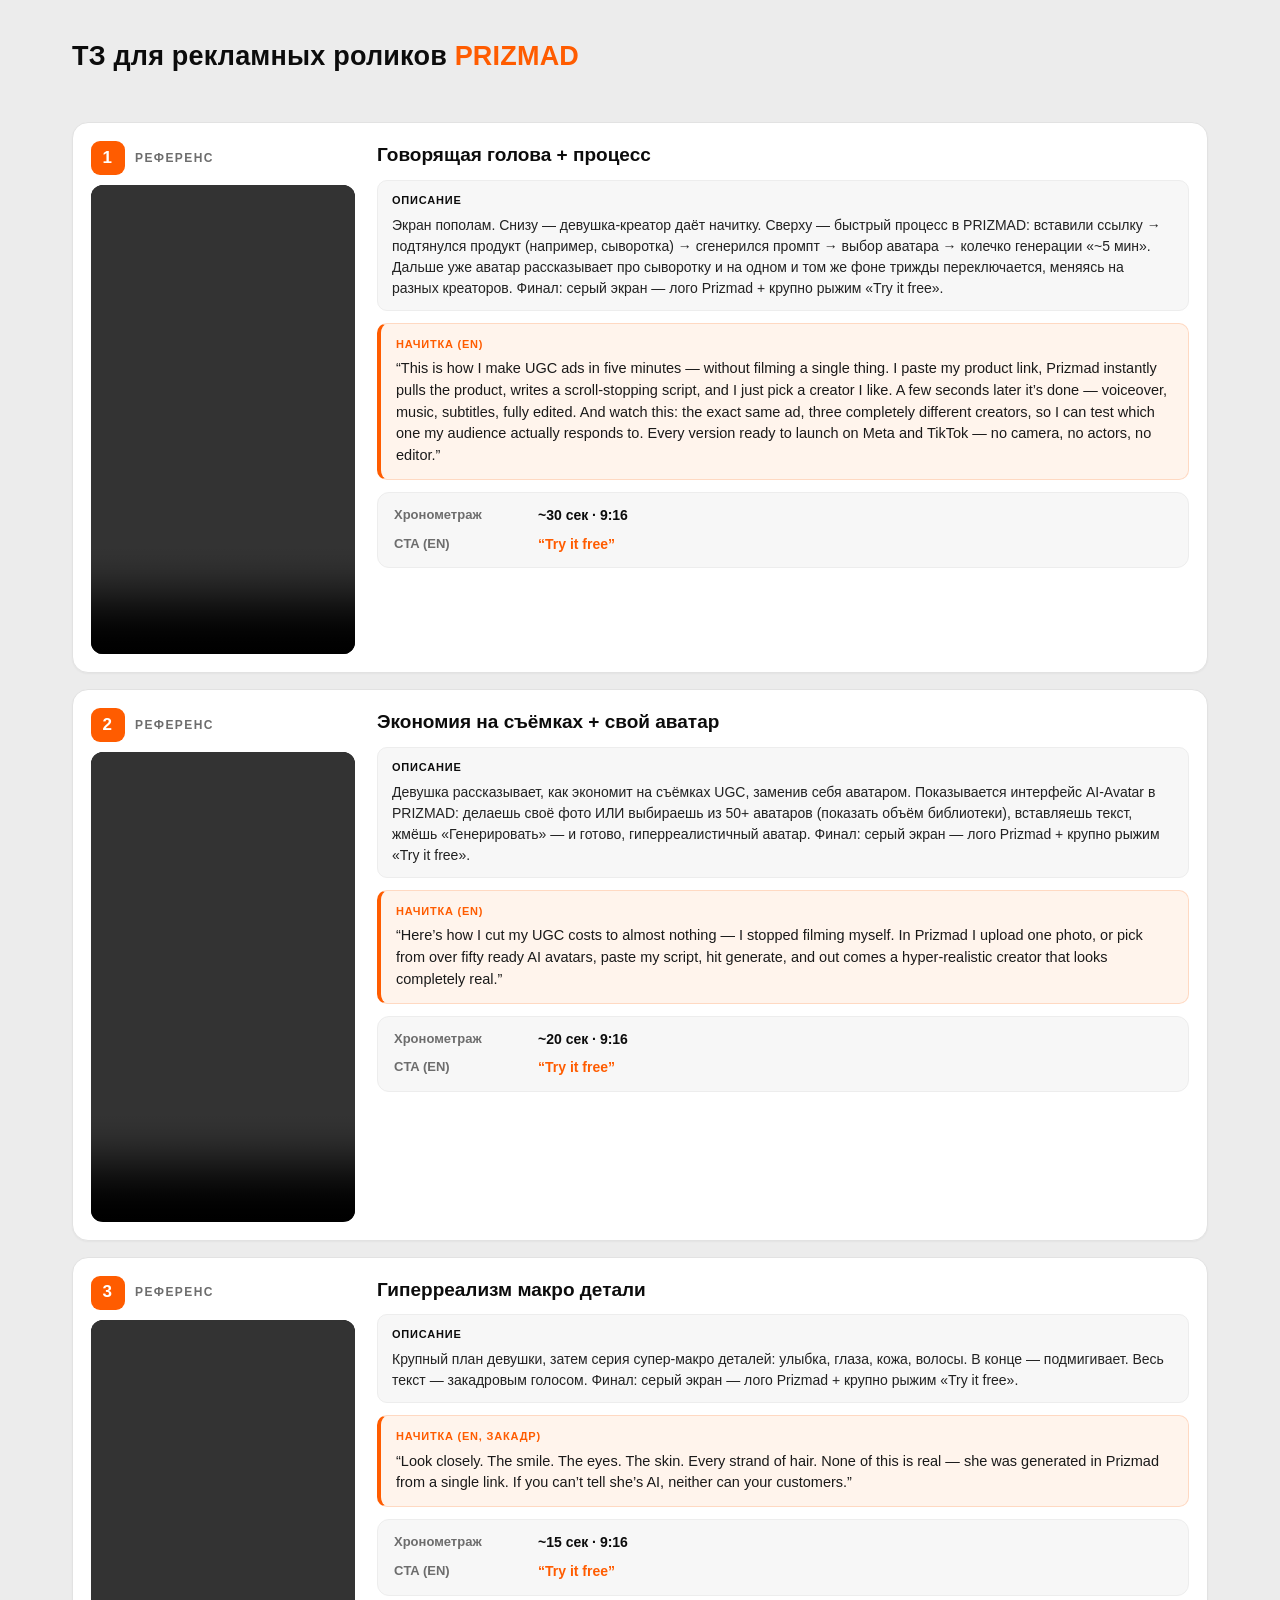
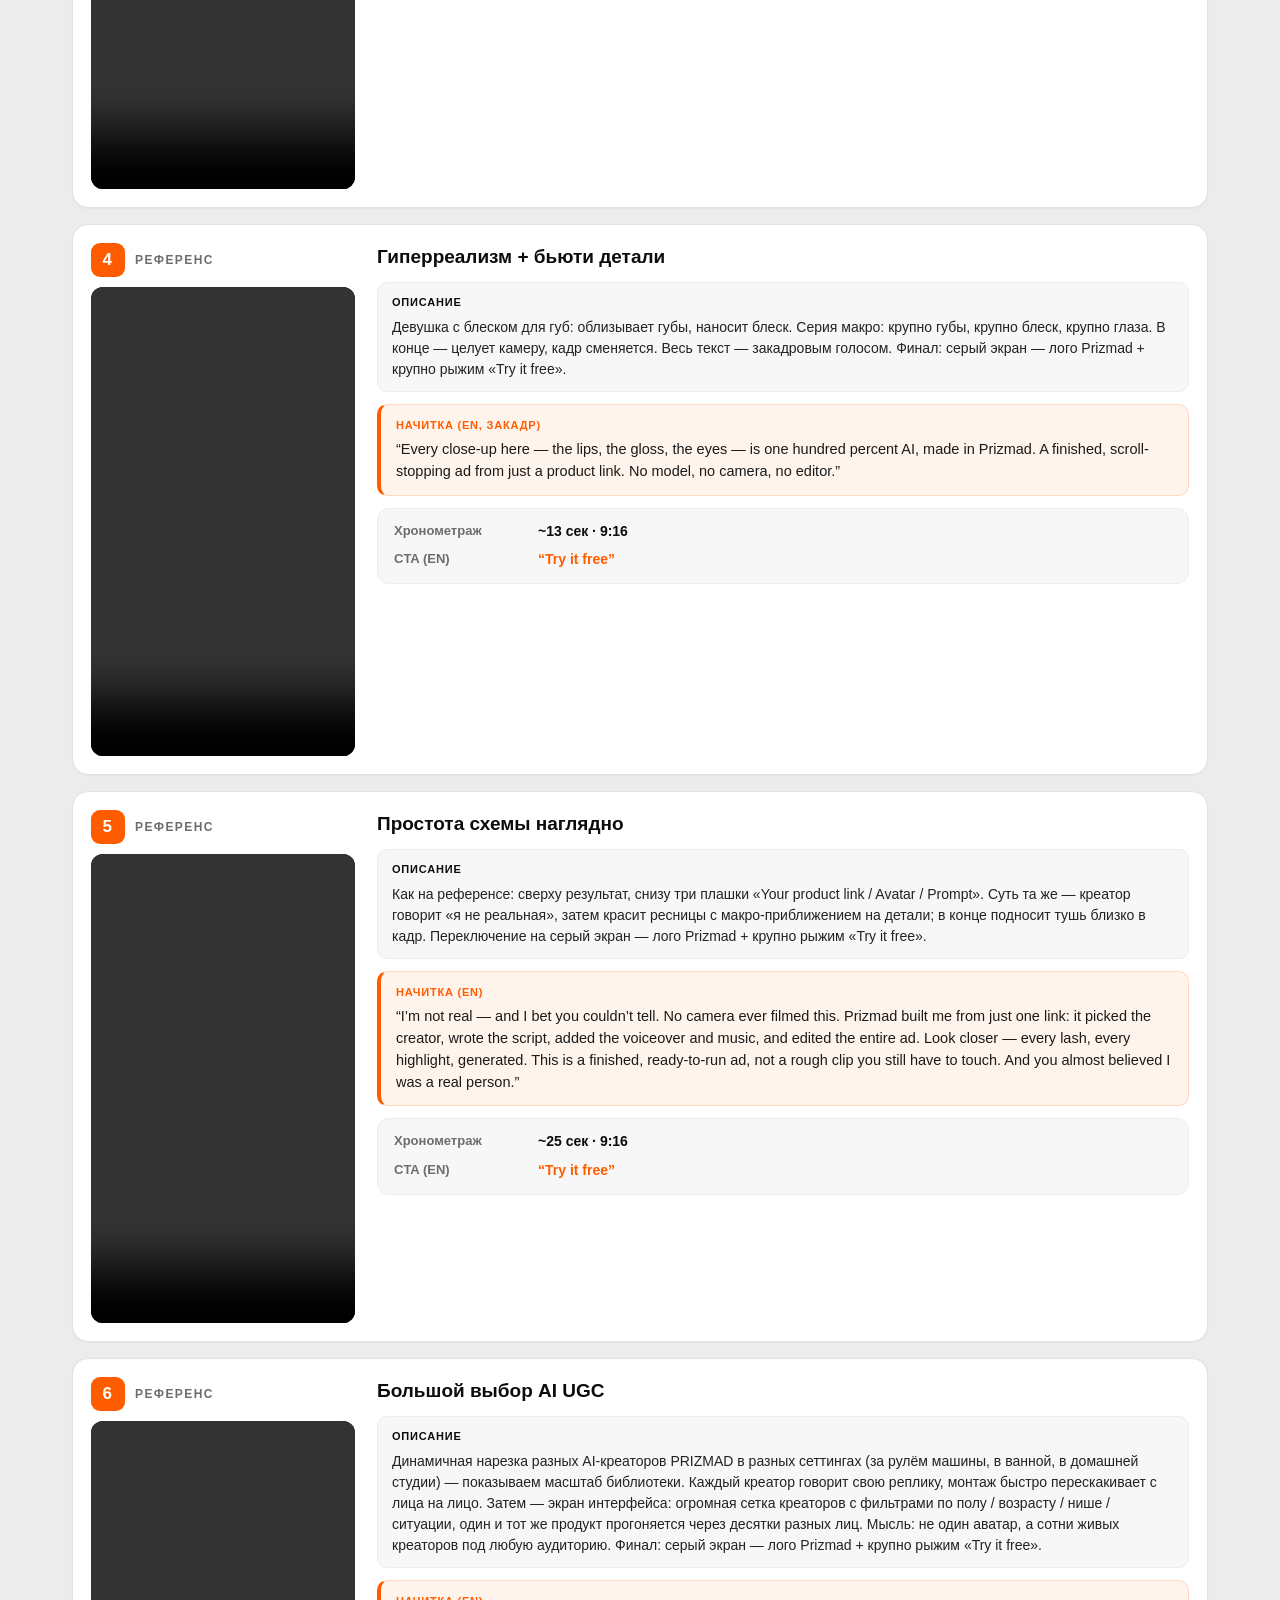
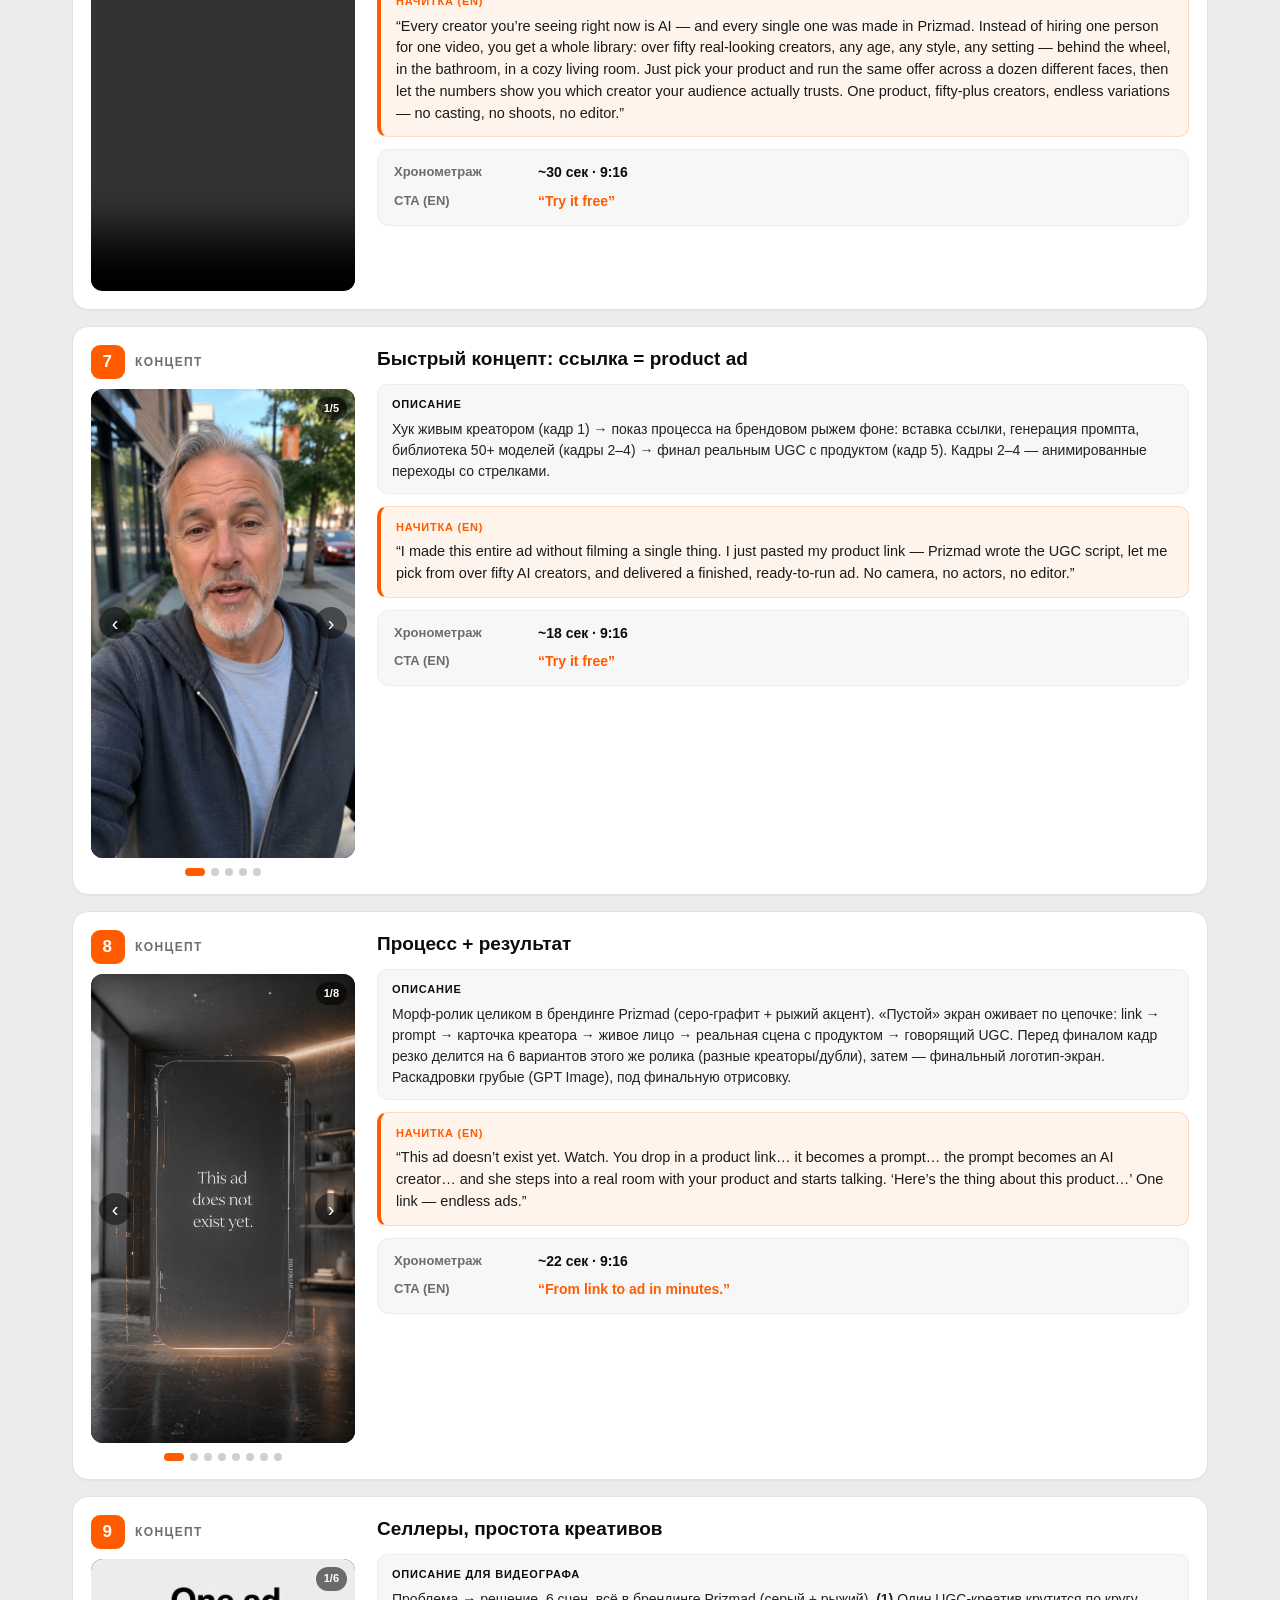
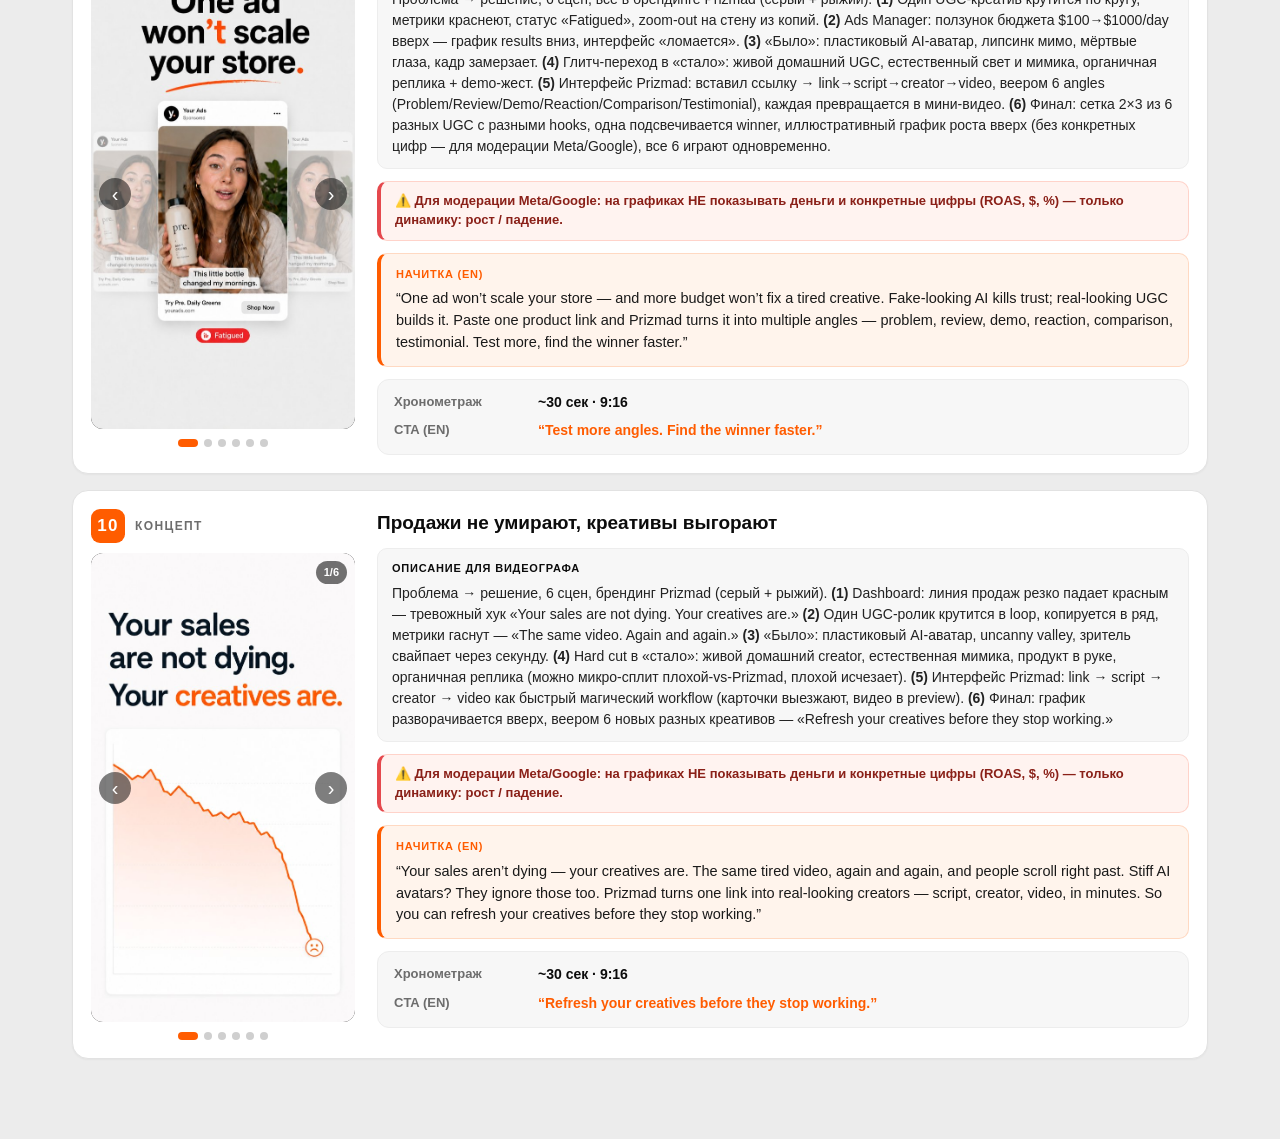
==== commit 814c8a75: "Counts->50+ (text+image), add graph moderation notes on cards 9-10" ====
--- a/2026/2026-07/prizmad-tz/index.html
+++ b/2026/2026-07/prizmad-tz/index.html
@@ -67,6 +67,7 @@
   .narr{background:var(--narr);border:1px solid #ffd9c2;border-left:4px solid var(--acc);
     border-radius:10px;padding:12px 15px;margin:0 0 12px;color:#1a1a1a;font-size:14.5px;line-height:1.5}
   .narr .lbl{color:var(--acc)}
+  .warn{background:#fff3f0;border:1px solid #ffd3ca;border-left:4px solid #e5484d;border-radius:10px;padding:10px 14px;margin:0 0 12px;color:#8a2018;font-size:13px;line-height:1.45;font-weight:600}
   .tz{background:#f7f7f7;border:1px solid var(--line2);border-radius:12px;padding:12px 16px}
   .tz dl{margin:0;display:grid;grid-template-columns:130px 1fr;gap:7px 14px}
   .tz dt{color:var(--dim);font-weight:600;font-size:13px}
@@ -183,7 +184,7 @@
     <div class="right">
       <h3>Большой выбор AI UGC</h3>
       <div class="sb"><span class="lbl">Описание</span><p>Динамичная нарезка разных AI-креаторов PRIZMAD в разных сеттингах (за рулём машины, в ванной, в домашней студии) — показываем масштаб библиотеки. Каждый креатор говорит свою реплику, монтаж быстро перескакивает с лица на лицо. Затем — экран интерфейса: огромная сетка креаторов с фильтрами по полу / возрасту / нише / ситуации, один и тот же продукт прогоняется через десятки разных лиц. Мысль: не один аватар, а сотни живых креаторов под любую аудиторию. Финал: серый экран — лого Prizmad + крупно рыжим «Try it free».</p></div>
-      <div class="narr"><span class="lbl">Начитка (EN)</span>“Every creator you’re seeing right now is AI — and every single one was made in Prizmad. Instead of hiring one person for one video, you get a whole library: over two hundred real-looking creators, any age, any style, any setting — behind the wheel, in the bathroom, in a cozy living room. Just pick your product and run the same offer across a dozen different faces, then let the numbers show you which creator your audience actually trusts. One product, hundreds of creators, endless variations — no casting, no shoots, no editor.”</div>
+      <div class="narr"><span class="lbl">Начитка (EN)</span>“Every creator you’re seeing right now is AI — and every single one was made in Prizmad. Instead of hiring one person for one video, you get a whole library: over fifty real-looking creators, any age, any style, any setting — behind the wheel, in the bathroom, in a cozy living room. Just pick your product and run the same offer across a dozen different faces, then let the numbers show you which creator your audience actually trusts. One product, fifty-plus creators, endless variations — no casting, no shoots, no editor.”</div>
       <div class="tz"><dl>
         <dt>Хронометраж</dt><dd class="spec">~30 сек · 9:16</dd>
         <dt>CTA (EN)</dt><dd class="cta">“Try it free”</dd>
@@ -200,7 +201,7 @@
           <div class="slide"><img src="storyboard/c9_1.jpg" alt="кадр 1" data-cap="Кадр 1 — мужчина в возрасте идёт по улице и говорит в камеру (selfie), живой хук."></div>
           <div class="slide"><img src="storyboard/c9_2.jpg" alt="кадр 2" data-cap="Кадр 2 — на рыжем фоне поле «Your product link». Вставляем ссылку на товар."></div>
           <div class="slide"><img src="storyboard/c9_3.jpg" alt="кадр 3" data-cap="Кадр 3 — ИИ генерирует UGC-промпт из ссылки (Generating…)."></div>
-          <div class="slide"><img src="storyboard/c9_4.jpg" alt="кадр 4" data-cap="Кадр 4 — сетка из 200+ ИИ-моделей-креаторов PRIZMAD."></div>
+          <div class="slide"><img src="storyboard/c9_4.jpg" alt="кадр 4" data-cap="Кадр 4 — сетка из 50+ ИИ-моделей-креаторов PRIZMAD."></div>
           <div class="slide"><img src="storyboard/c9_5.jpg" alt="кадр 5" data-cap="Кадр 5 — выбранная модель крупно рассказывает о продукте, показывая пальцем."></div>
         </div>
         <button class="nav prev" aria-label="Назад">‹</button>
@@ -211,8 +212,8 @@
     </div>
     <div class="right">
       <h3>Быстрый концепт: ссылка = product ad</h3>
-      <div class="sb"><span class="lbl">Описание</span><p>Хук живым креатором (кадр 1) → показ процесса на брендовом рыжем фоне: вставка ссылки, генерация промпта, библиотека 200+ моделей (кадры 2–4) → финал реальным UGC с продуктом (кадр 5). Кадры 2–4 — анимированные переходы со стрелками.</p></div>
-      <div class="narr"><span class="lbl">Начитка (EN)</span>“I made this entire ad without filming a single thing. I just pasted my product link — Prizmad wrote the UGC script, let me pick from over two hundred AI creators, and delivered a finished, ready-to-run ad. No camera, no actors, no editor.”</div>
+      <div class="sb"><span class="lbl">Описание</span><p>Хук живым креатором (кадр 1) → показ процесса на брендовом рыжем фоне: вставка ссылки, генерация промпта, библиотека 50+ моделей (кадры 2–4) → финал реальным UGC с продуктом (кадр 5). Кадры 2–4 — анимированные переходы со стрелками.</p></div>
+      <div class="narr"><span class="lbl">Начитка (EN)</span>“I made this entire ad without filming a single thing. I just pasted my product link — Prizmad wrote the UGC script, let me pick from over fifty AI creators, and delivered a finished, ready-to-run ad. No camera, no actors, no editor.”</div>
       <div class="tz"><dl>
         <dt>Хронометраж</dt><dd class="spec">~18 сек · 9:16</dd>
         <dt>CTA (EN)</dt><dd class="cta">“Try it free”</dd>
@@ -274,6 +275,7 @@
     <div class="right">
       <h3>Селлеры, простота креативов</h3>
       <div class="sb"><span class="lbl">Описание для видеографа</span><p>Проблема → решение, 6 сцен, всё в брендинге Prizmad (серый + рыжий). <b>(1)</b> Один UGC-креатив крутится по кругу, метрики краснеют, статус «Fatigued», zoom-out на стену из копий. <b>(2)</b> Ads Manager: ползунок бюджета $100→$1000/day вверх — график results вниз, интерфейс «ломается». <b>(3)</b> «Было»: пластиковый AI-аватар, липсинк мимо, мёртвые глаза, кадр замерзает. <b>(4)</b> Глитч-переход в «стало»: живой домашний UGC, естественный свет и мимика, органичная реплика + demo-жест. <b>(5)</b> Интерфейс Prizmad: вставил ссылку → link→script→creator→video, веером 6 angles (Problem/Review/Demo/Reaction/Comparison/Testimonial), каждая превращается в мини-видео. <b>(6)</b> Финал: сетка 2×3 из 6 разных UGC с разными hooks, одна подсвечивается winner, иллюстративный график роста вверх (без конкретных цифр — для модерации Meta/Google), все 6 играют одновременно.</p></div>
+      <div class="warn">⚠️ Для модерации Meta/Google: на графиках НЕ показывать деньги и конкретные цифры (ROAS, $, %) — только динамику: рост / падение.</div>
       <div class="narr"><span class="lbl">Начитка (EN)</span>“One ad won’t scale your store — and more budget won’t fix a tired creative. Fake-looking AI kills trust; real-looking UGC builds it. Paste one product link and Prizmad turns it into multiple angles — problem, review, demo, reaction, comparison, testimonial. Test more, find the winner faster.”</div>
       <div class="tz"><dl>
         <dt>Хронометраж</dt><dd class="spec">~30 сек · 9:16</dd>
@@ -293,7 +295,7 @@
           <div class="slide"><img src="storyboard/c10_3.jpg" alt="кадр 3" data-cap="Кадр 3 — «было»: плохой AI-аватар, гладкое пластиковое лицо, мёртвые глаза, липсинк мимо; текст «This is why people ignore AI ads.» (skip/scroll)."></div>
           <div class="slide"><img src="storyboard/c10_4.jpg" alt="кадр 4" data-cap="Кадр 4 — hard cut в «стало»: живой домашний creator, естественный свет/кожа/эмоции, держит продукт: «Here’s the thing about this product…» (Video Ready · product Detected)."></div>
           <div class="slide"><img src="storyboard/c10_5.jpg" alt="кадр 5" data-cap="Кадр 5 — интерфейс Prizmad: product link → script → creator → video, динамичная генерация; «From product link to viral video — in minutes.»"></div>
-          <div class="slide"><img src="storyboard/c10_6.jpg" alt="кадр 6" data-cap="Кадр 6 — dashboard разворачивается вверх + сетка из 6 новых UGC-креативов (разные creators/комнаты/хуки); текст «Refresh your ads before your sales drop.» + Prizmad."></div>
+          <div class="slide"><img src="storyboard/c10_6.jpg" alt="кадр 6" data-cap="Кадр 6 — dashboard разворачивается вверх + сетка из 6 новых UGC-креативов (разные creators/комнаты/хуки); текст «Refresh your creatives before they stop working.» + Prizmad."></div>
         </div>
         <button class="nav prev" aria-label="Назад">‹</button>
         <button class="nav next" aria-label="Вперёд">›</button>
@@ -303,7 +305,8 @@
     </div>
     <div class="right">
       <h3>Продажи не умирают, креативы выгорают</h3>
-      <div class="sb"><span class="lbl">Описание для видеографа</span><p>Проблема → решение, 6 сцен, брендинг Prizmad (серый + рыжий). <b>(1)</b> Dashboard: линия продаж резко падает красным — тревожный хук «Your sales are not dying. Your creatives are.» <b>(2)</b> Один UGC-ролик крутится в loop, копируется в ряд, метрики гаснут — «The same video. Again and again.» <b>(3)</b> «Было»: пластиковый AI-аватар, uncanny valley, зритель свайпает через секунду. <b>(4)</b> Hard cut в «стало»: живой домашний creator, естественная мимика, продукт в руке, органичная реплика (можно микро-сплит плохой-vs-Prizmad, плохой исчезает). <b>(5)</b> Интерфейс Prizmad: link → script → creator → video как быстрый магический workflow (карточки выезжают, видео в preview). <b>(6)</b> Финал: график разворачивается вверх, веером 6 новых разных креативов — «Refresh your ads before your sales drop.»</p></div>
+      <div class="sb"><span class="lbl">Описание для видеографа</span><p>Проблема → решение, 6 сцен, брендинг Prizmad (серый + рыжий). <b>(1)</b> Dashboard: линия продаж резко падает красным — тревожный хук «Your sales are not dying. Your creatives are.» <b>(2)</b> Один UGC-ролик крутится в loop, копируется в ряд, метрики гаснут — «The same video. Again and again.» <b>(3)</b> «Было»: пластиковый AI-аватар, uncanny valley, зритель свайпает через секунду. <b>(4)</b> Hard cut в «стало»: живой домашний creator, естественная мимика, продукт в руке, органичная реплика (можно микро-сплит плохой-vs-Prizmad, плохой исчезает). <b>(5)</b> Интерфейс Prizmad: link → script → creator → video как быстрый магический workflow (карточки выезжают, видео в preview). <b>(6)</b> Финал: график разворачивается вверх, веером 6 новых разных креативов — «Refresh your creatives before they stop working.»</p></div>
+      <div class="warn">⚠️ Для модерации Meta/Google: на графиках НЕ показывать деньги и конкретные цифры (ROAS, $, %) — только динамику: рост / падение.</div>
       <div class="narr"><span class="lbl">Начитка (EN)</span>“Your sales aren’t dying — your creatives are. The same tired video, again and again, and people scroll right past. Stiff AI avatars? They ignore those too. Prizmad turns one link into real-looking creators — script, creator, video, in minutes. So you can refresh your creatives before they stop working.”</div>
       <div class="tz"><dl>
         <dt>Хронометраж</dt><dd class="spec">~30 сек · 9:16</dd>
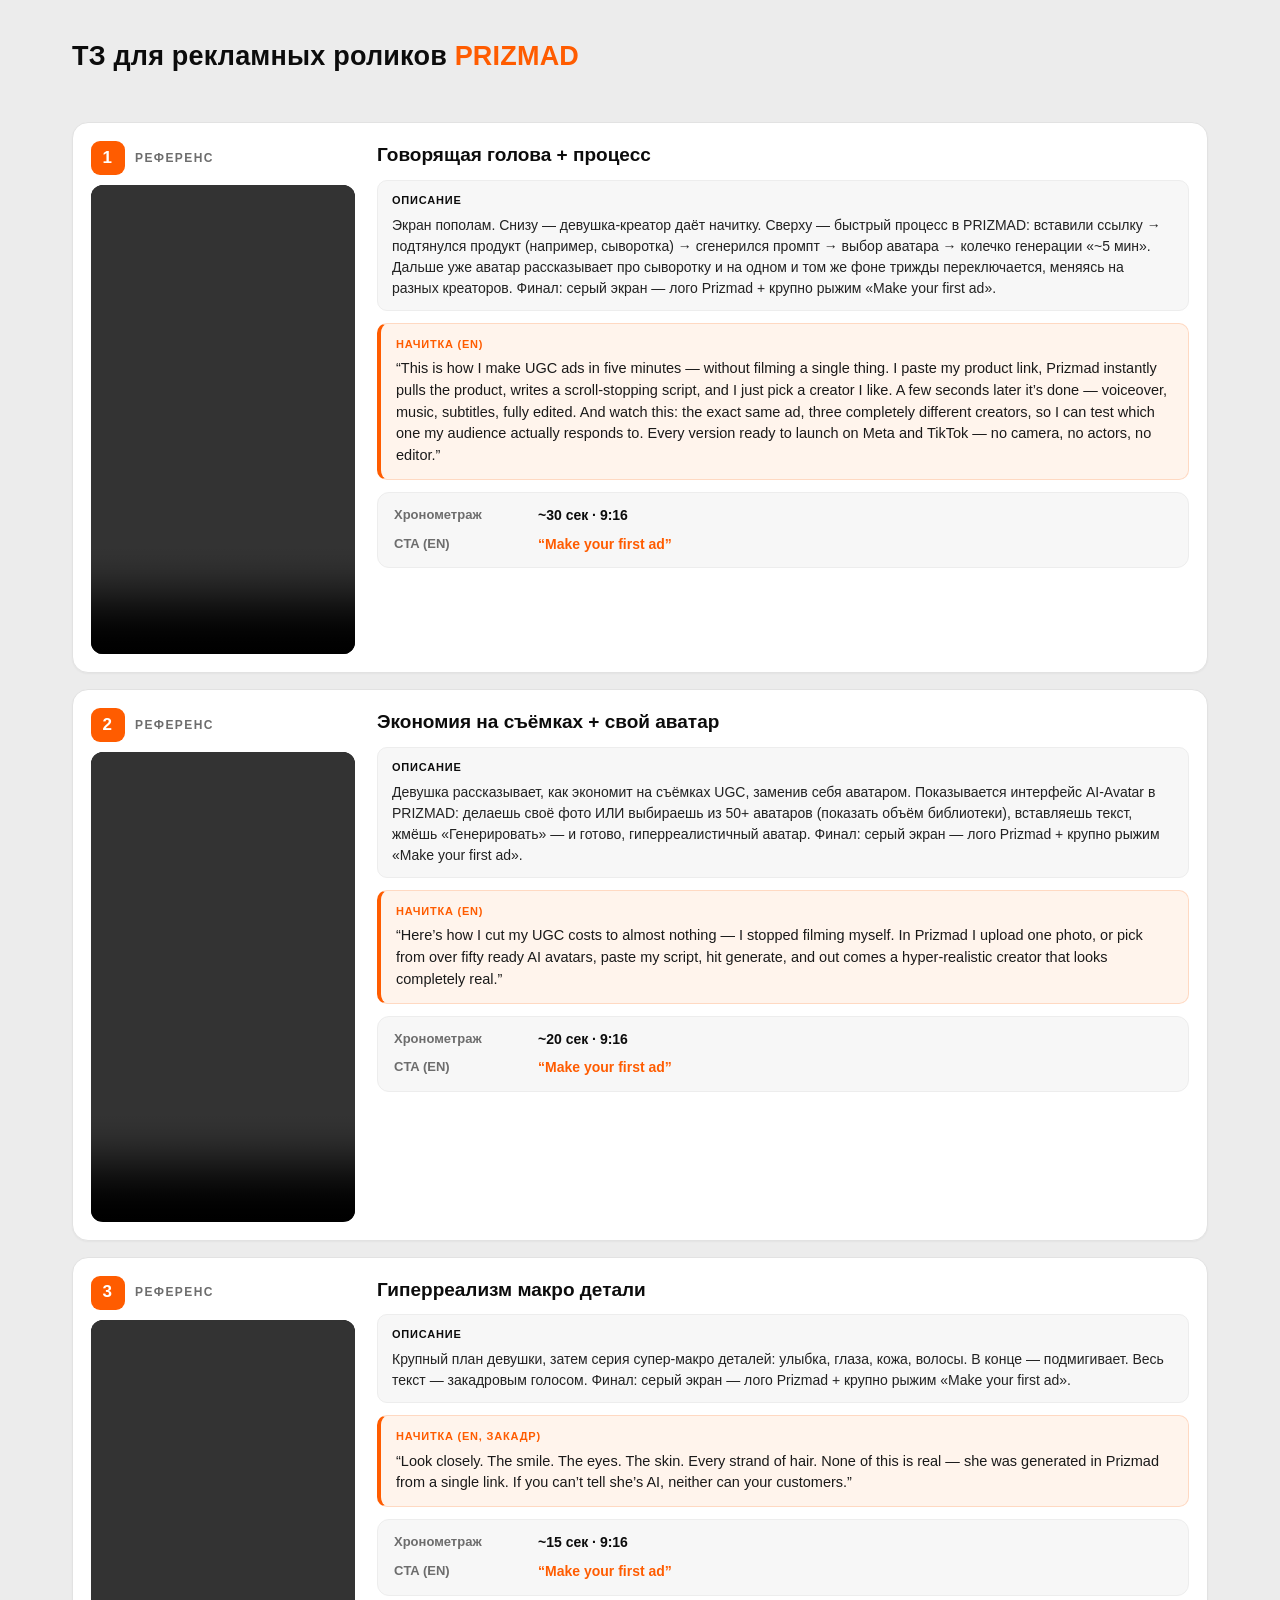
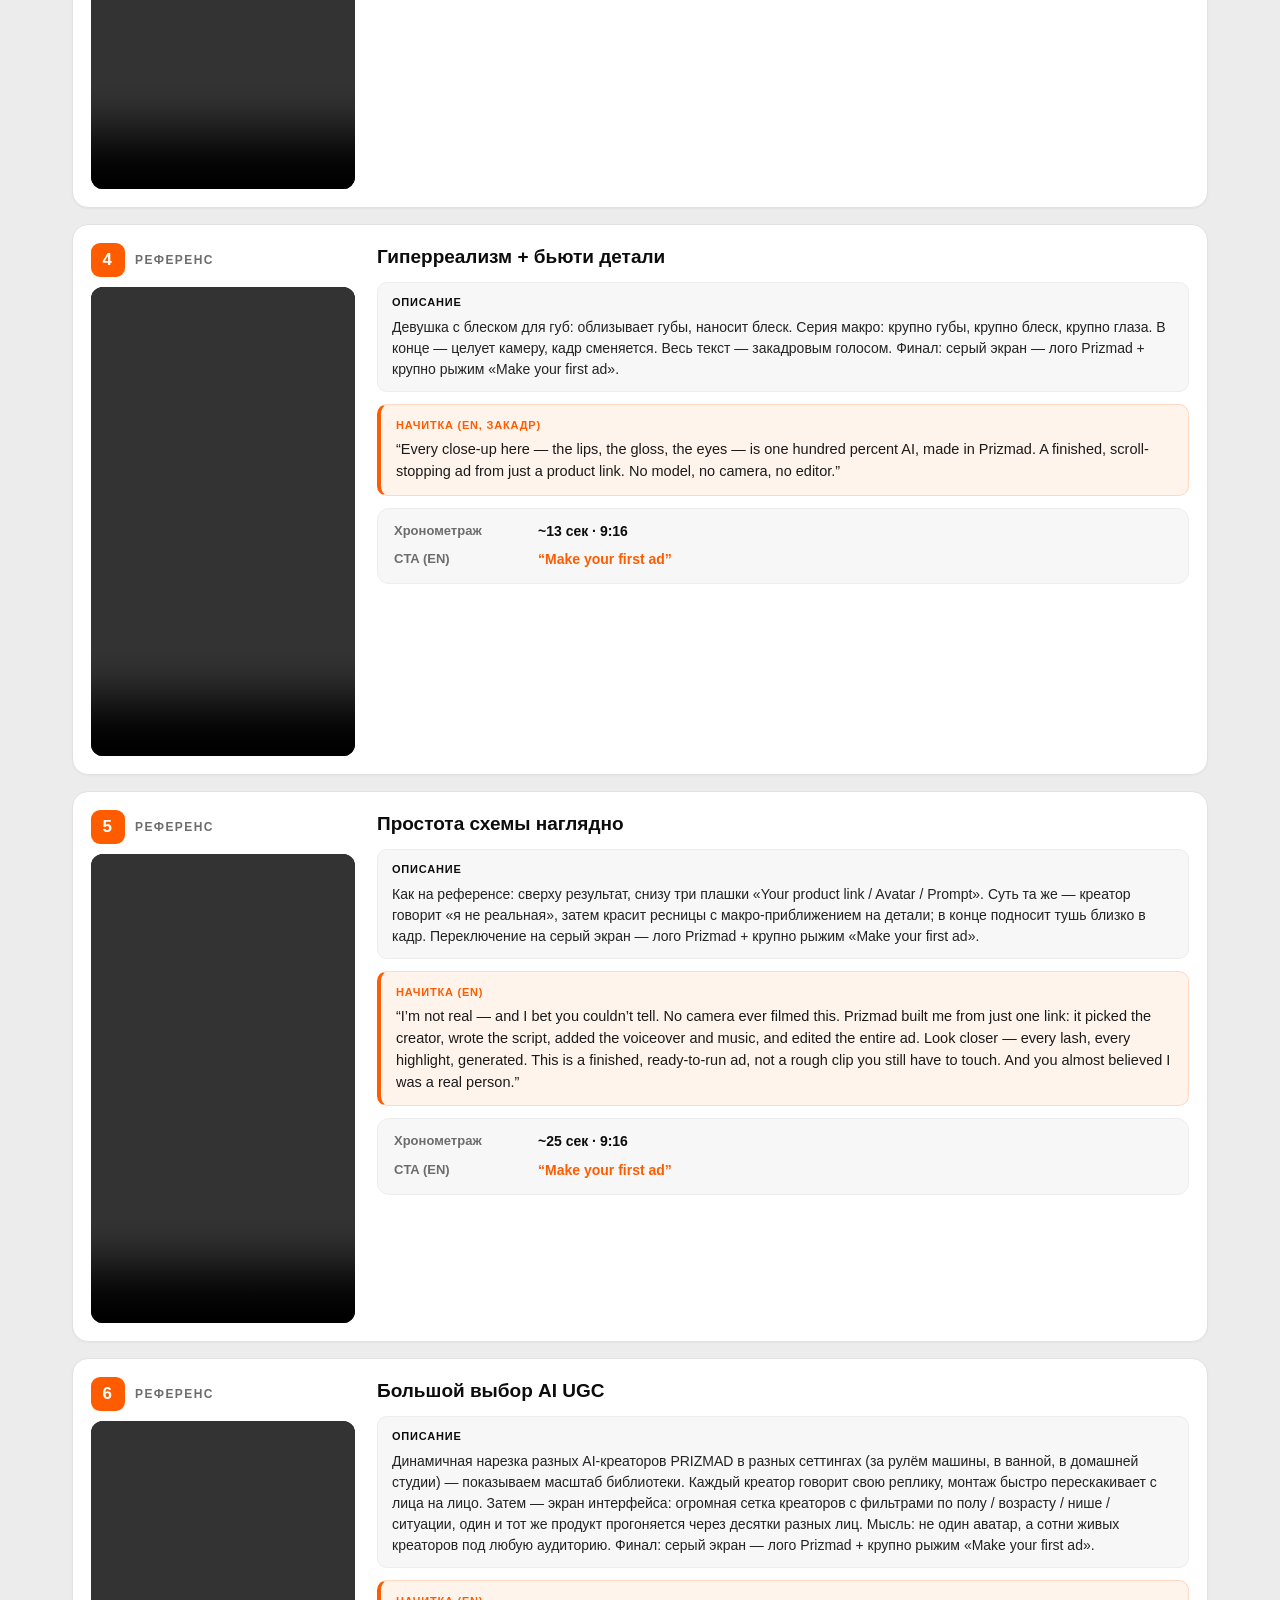
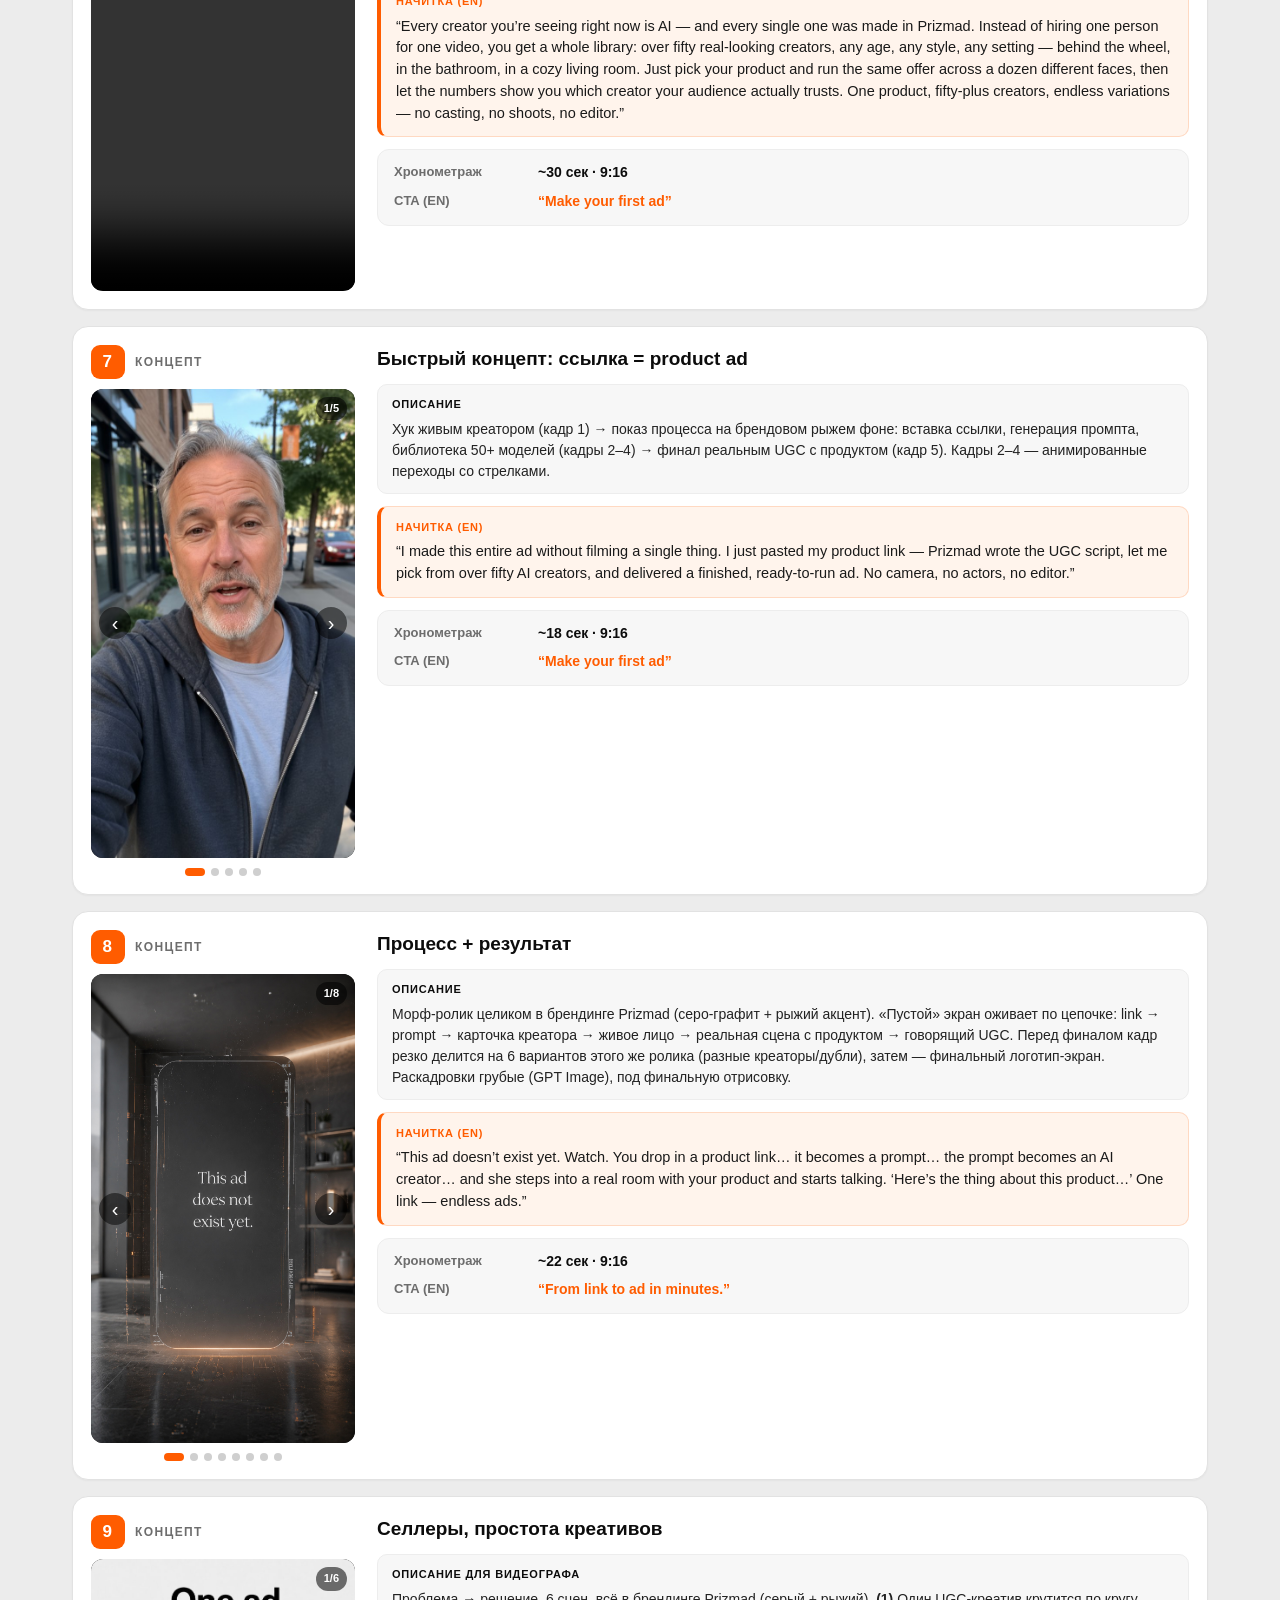
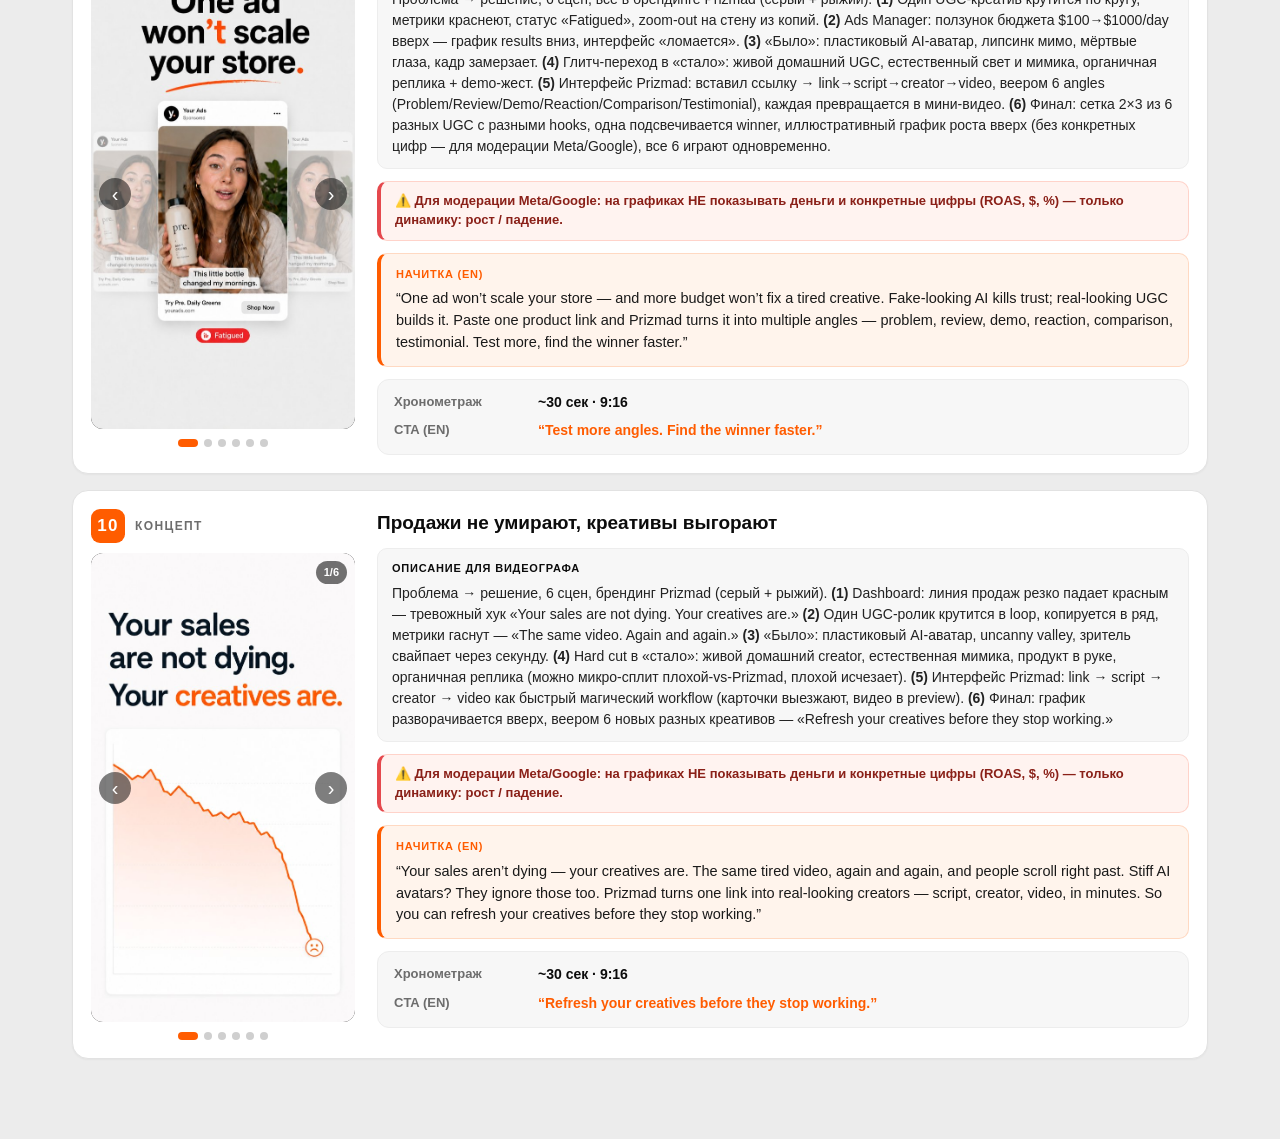
==== commit 49d63969: "CTA: Get started -> Make your first ad" ====
--- a/2026/2026-07/prizmad-tz/index.html
+++ b/2026/2026-07/prizmad-tz/index.html
@@ -98,11 +98,11 @@
     </div>
     <div class="right">
       <h3>Говорящая голова + процесс</h3>
-      <div class="sb"><span class="lbl">Описание</span><p>Экран пополам. Снизу — девушка-креатор даёт начитку. Сверху — быстрый процесс в PRIZMAD: вставили ссылку → подтянулся продукт (например, сыворотка) → сгенерился промпт → выбор аватара → колечко генерации «~5 мин». Дальше уже аватар рассказывает про сыворотку и на одном и том же фоне трижды переключается, меняясь на разных креаторов. Финал: серый экран — лого Prizmad + крупно рыжим «Try it free».</p></div>
+      <div class="sb"><span class="lbl">Описание</span><p>Экран пополам. Снизу — девушка-креатор даёт начитку. Сверху — быстрый процесс в PRIZMAD: вставили ссылку → подтянулся продукт (например, сыворотка) → сгенерился промпт → выбор аватара → колечко генерации «~5 мин». Дальше уже аватар рассказывает про сыворотку и на одном и том же фоне трижды переключается, меняясь на разных креаторов. Финал: серый экран — лого Prizmad + крупно рыжим «Make your first ad».</p></div>
       <div class="narr"><span class="lbl">Начитка (EN)</span>“This is how I make UGC ads in five minutes — without filming a single thing. I paste my product link, Prizmad instantly pulls the product, writes a scroll-stopping script, and I just pick a creator I like. A few seconds later it’s done — voiceover, music, subtitles, fully edited. And watch this: the exact same ad, three completely different creators, so I can test which one my audience actually responds to. Every version ready to launch on Meta and TikTok — no camera, no actors, no editor.”</div>
       <div class="tz"><dl>
         <dt>Хронометраж</dt><dd class="spec">~30 сек · 9:16</dd>
-        <dt>CTA (EN)</dt><dd class="cta">“Try it free”</dd>
+        <dt>CTA (EN)</dt><dd class="cta">“Make your first ad”</dd>
       </dl></div>
     </div>
   </div>
@@ -115,11 +115,11 @@
     </div>
     <div class="right">
       <h3>Экономия на съёмках + свой аватар</h3>
-      <div class="sb"><span class="lbl">Описание</span><p>Девушка рассказывает, как экономит на съёмках UGC, заменив себя аватаром. Показывается интерфейс AI-Avatar в PRIZMAD: делаешь своё фото ИЛИ выбираешь из 50+ аватаров (показать объём библиотеки), вставляешь текст, жмёшь «Генерировать» — и готово, гиперреалистичный аватар. Финал: серый экран — лого Prizmad + крупно рыжим «Try it free».</p></div>
+      <div class="sb"><span class="lbl">Описание</span><p>Девушка рассказывает, как экономит на съёмках UGC, заменив себя аватаром. Показывается интерфейс AI-Avatar в PRIZMAD: делаешь своё фото ИЛИ выбираешь из 50+ аватаров (показать объём библиотеки), вставляешь текст, жмёшь «Генерировать» — и готово, гиперреалистичный аватар. Финал: серый экран — лого Prizmad + крупно рыжим «Make your first ad».</p></div>
       <div class="narr"><span class="lbl">Начитка (EN)</span>“Here’s how I cut my UGC costs to almost nothing — I stopped filming myself. In Prizmad I upload one photo, or pick from over fifty ready AI avatars, paste my script, hit generate, and out comes a hyper-realistic creator that looks completely real.”</div>
       <div class="tz"><dl>
         <dt>Хронометраж</dt><dd class="spec">~20 сек · 9:16</dd>
-        <dt>CTA (EN)</dt><dd class="cta">“Try it free”</dd>
+        <dt>CTA (EN)</dt><dd class="cta">“Make your first ad”</dd>
       </dl></div>
     </div>
   </div>
@@ -132,11 +132,11 @@
     </div>
     <div class="right">
       <h3>Гиперреализм макро детали</h3>
-      <div class="sb"><span class="lbl">Описание</span><p>Крупный план девушки, затем серия супер-макро деталей: улыбка, глаза, кожа, волосы. В конце — подмигивает. Весь текст — закадровым голосом. Финал: серый экран — лого Prizmad + крупно рыжим «Try it free».</p></div>
+      <div class="sb"><span class="lbl">Описание</span><p>Крупный план девушки, затем серия супер-макро деталей: улыбка, глаза, кожа, волосы. В конце — подмигивает. Весь текст — закадровым голосом. Финал: серый экран — лого Prizmad + крупно рыжим «Make your first ad».</p></div>
       <div class="narr"><span class="lbl">Начитка (EN, закадр)</span>“Look closely. The smile. The eyes. The skin. Every strand of hair. None of this is real — she was generated in Prizmad from a single link. If you can’t tell she’s AI, neither can your customers.”</div>
       <div class="tz"><dl>
         <dt>Хронометраж</dt><dd class="spec">~15 сек · 9:16</dd>
-        <dt>CTA (EN)</dt><dd class="cta">“Try it free”</dd>
+        <dt>CTA (EN)</dt><dd class="cta">“Make your first ad”</dd>
       </dl></div>
     </div>
   </div>
@@ -149,11 +149,11 @@
     </div>
     <div class="right">
       <h3>Гиперреализм + бьюти детали</h3>
-      <div class="sb"><span class="lbl">Описание</span><p>Девушка с блеском для губ: облизывает губы, наносит блеск. Серия макро: крупно губы, крупно блеск, крупно глаза. В конце — целует камеру, кадр сменяется. Весь текст — закадровым голосом. Финал: серый экран — лого Prizmad + крупно рыжим «Try it free».</p></div>
+      <div class="sb"><span class="lbl">Описание</span><p>Девушка с блеском для губ: облизывает губы, наносит блеск. Серия макро: крупно губы, крупно блеск, крупно глаза. В конце — целует камеру, кадр сменяется. Весь текст — закадровым голосом. Финал: серый экран — лого Prizmad + крупно рыжим «Make your first ad».</p></div>
       <div class="narr"><span class="lbl">Начитка (EN, закадр)</span>“Every close-up here — the lips, the gloss, the eyes — is one hundred percent AI, made in Prizmad. A finished, scroll-stopping ad from just a product link. No model, no camera, no editor.”</div>
       <div class="tz"><dl>
         <dt>Хронометраж</dt><dd class="spec">~13 сек · 9:16</dd>
-        <dt>CTA (EN)</dt><dd class="cta">“Try it free”</dd>
+        <dt>CTA (EN)</dt><dd class="cta">“Make your first ad”</dd>
       </dl></div>
     </div>
   </div>
@@ -166,11 +166,11 @@
     </div>
     <div class="right">
       <h3>Простота схемы наглядно</h3>
-      <div class="sb"><span class="lbl">Описание</span><p>Как на референсе: сверху результат, снизу три плашки «Your product link / Avatar / Prompt». Суть та же — креатор говорит «я не реальная», затем красит ресницы с макро-приближением на детали; в конце подносит тушь близко в кадр. Переключение на серый экран — лого Prizmad + крупно рыжим «Try it free».</p></div>
+      <div class="sb"><span class="lbl">Описание</span><p>Как на референсе: сверху результат, снизу три плашки «Your product link / Avatar / Prompt». Суть та же — креатор говорит «я не реальная», затем красит ресницы с макро-приближением на детали; в конце подносит тушь близко в кадр. Переключение на серый экран — лого Prizmad + крупно рыжим «Make your first ad».</p></div>
       <div class="narr"><span class="lbl">Начитка (EN)</span>“I’m not real — and I bet you couldn’t tell. No camera ever filmed this. Prizmad built me from just one link: it picked the creator, wrote the script, added the voiceover and music, and edited the entire ad. Look closer — every lash, every highlight, generated. This is a finished, ready-to-run ad, not a rough clip you still have to touch. And you almost believed I was a real person.”</div>
       <div class="tz"><dl>
         <dt>Хронометраж</dt><dd class="spec">~25 сек · 9:16</dd>
-        <dt>CTA (EN)</dt><dd class="cta">“Try it free”</dd>
+        <dt>CTA (EN)</dt><dd class="cta">“Make your first ad”</dd>
       </dl></div>
     </div>
   </div>
@@ -183,11 +183,11 @@
     </div>
     <div class="right">
       <h3>Большой выбор AI UGC</h3>
-      <div class="sb"><span class="lbl">Описание</span><p>Динамичная нарезка разных AI-креаторов PRIZMAD в разных сеттингах (за рулём машины, в ванной, в домашней студии) — показываем масштаб библиотеки. Каждый креатор говорит свою реплику, монтаж быстро перескакивает с лица на лицо. Затем — экран интерфейса: огромная сетка креаторов с фильтрами по полу / возрасту / нише / ситуации, один и тот же продукт прогоняется через десятки разных лиц. Мысль: не один аватар, а сотни живых креаторов под любую аудиторию. Финал: серый экран — лого Prizmad + крупно рыжим «Try it free».</p></div>
+      <div class="sb"><span class="lbl">Описание</span><p>Динамичная нарезка разных AI-креаторов PRIZMAD в разных сеттингах (за рулём машины, в ванной, в домашней студии) — показываем масштаб библиотеки. Каждый креатор говорит свою реплику, монтаж быстро перескакивает с лица на лицо. Затем — экран интерфейса: огромная сетка креаторов с фильтрами по полу / возрасту / нише / ситуации, один и тот же продукт прогоняется через десятки разных лиц. Мысль: не один аватар, а сотни живых креаторов под любую аудиторию. Финал: серый экран — лого Prizmad + крупно рыжим «Make your first ad».</p></div>
       <div class="narr"><span class="lbl">Начитка (EN)</span>“Every creator you’re seeing right now is AI — and every single one was made in Prizmad. Instead of hiring one person for one video, you get a whole library: over fifty real-looking creators, any age, any style, any setting — behind the wheel, in the bathroom, in a cozy living room. Just pick your product and run the same offer across a dozen different faces, then let the numbers show you which creator your audience actually trusts. One product, fifty-plus creators, endless variations — no casting, no shoots, no editor.”</div>
       <div class="tz"><dl>
         <dt>Хронометраж</dt><dd class="spec">~30 сек · 9:16</dd>
-        <dt>CTA (EN)</dt><dd class="cta">“Try it free”</dd>
+        <dt>CTA (EN)</dt><dd class="cta">“Make your first ad”</dd>
       </dl></div>
     </div>
   </div>
@@ -216,7 +216,7 @@
       <div class="narr"><span class="lbl">Начитка (EN)</span>“I made this entire ad without filming a single thing. I just pasted my product link — Prizmad wrote the UGC script, let me pick from over fifty AI creators, and delivered a finished, ready-to-run ad. No camera, no actors, no editor.”</div>
       <div class="tz"><dl>
         <dt>Хронометраж</dt><dd class="spec">~18 сек · 9:16</dd>
-        <dt>CTA (EN)</dt><dd class="cta">“Try it free”</dd>
+        <dt>CTA (EN)</dt><dd class="cta">“Make your first ad”</dd>
       </dl></div>
     </div>
   </div>
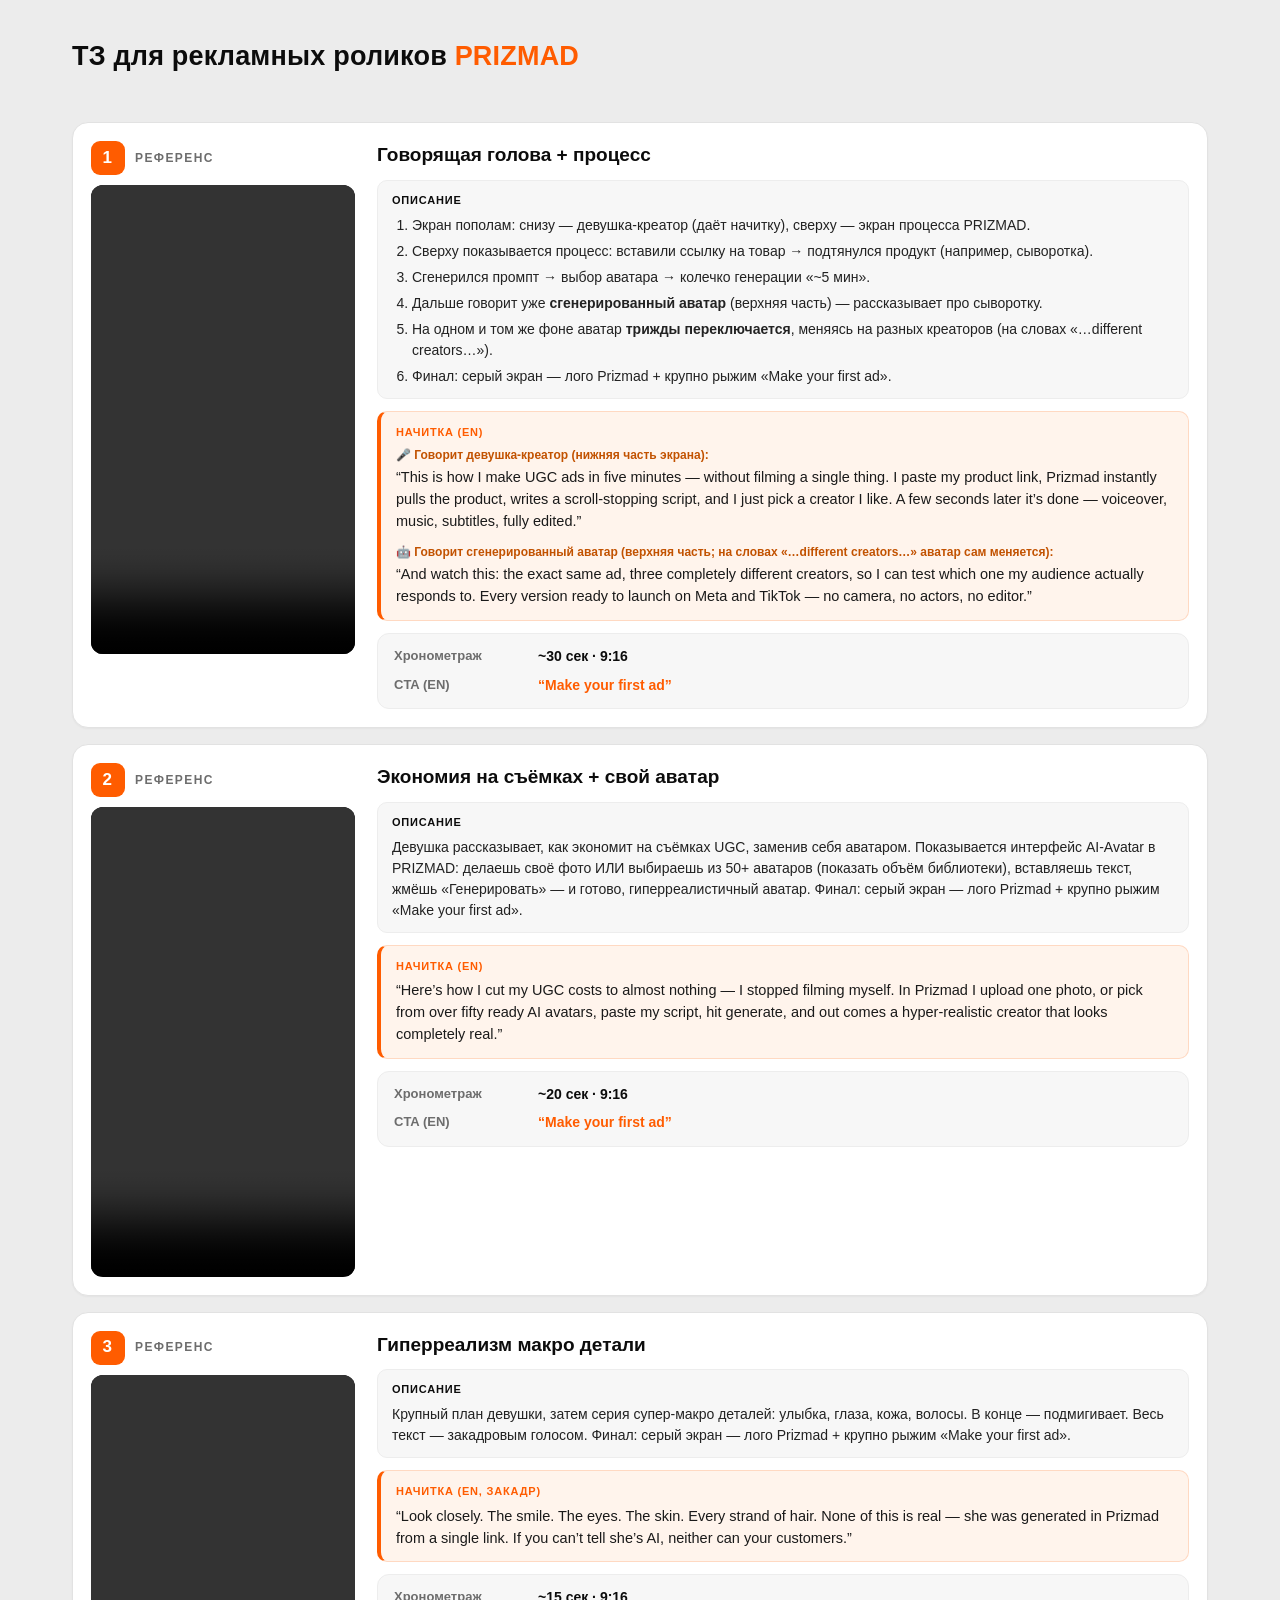
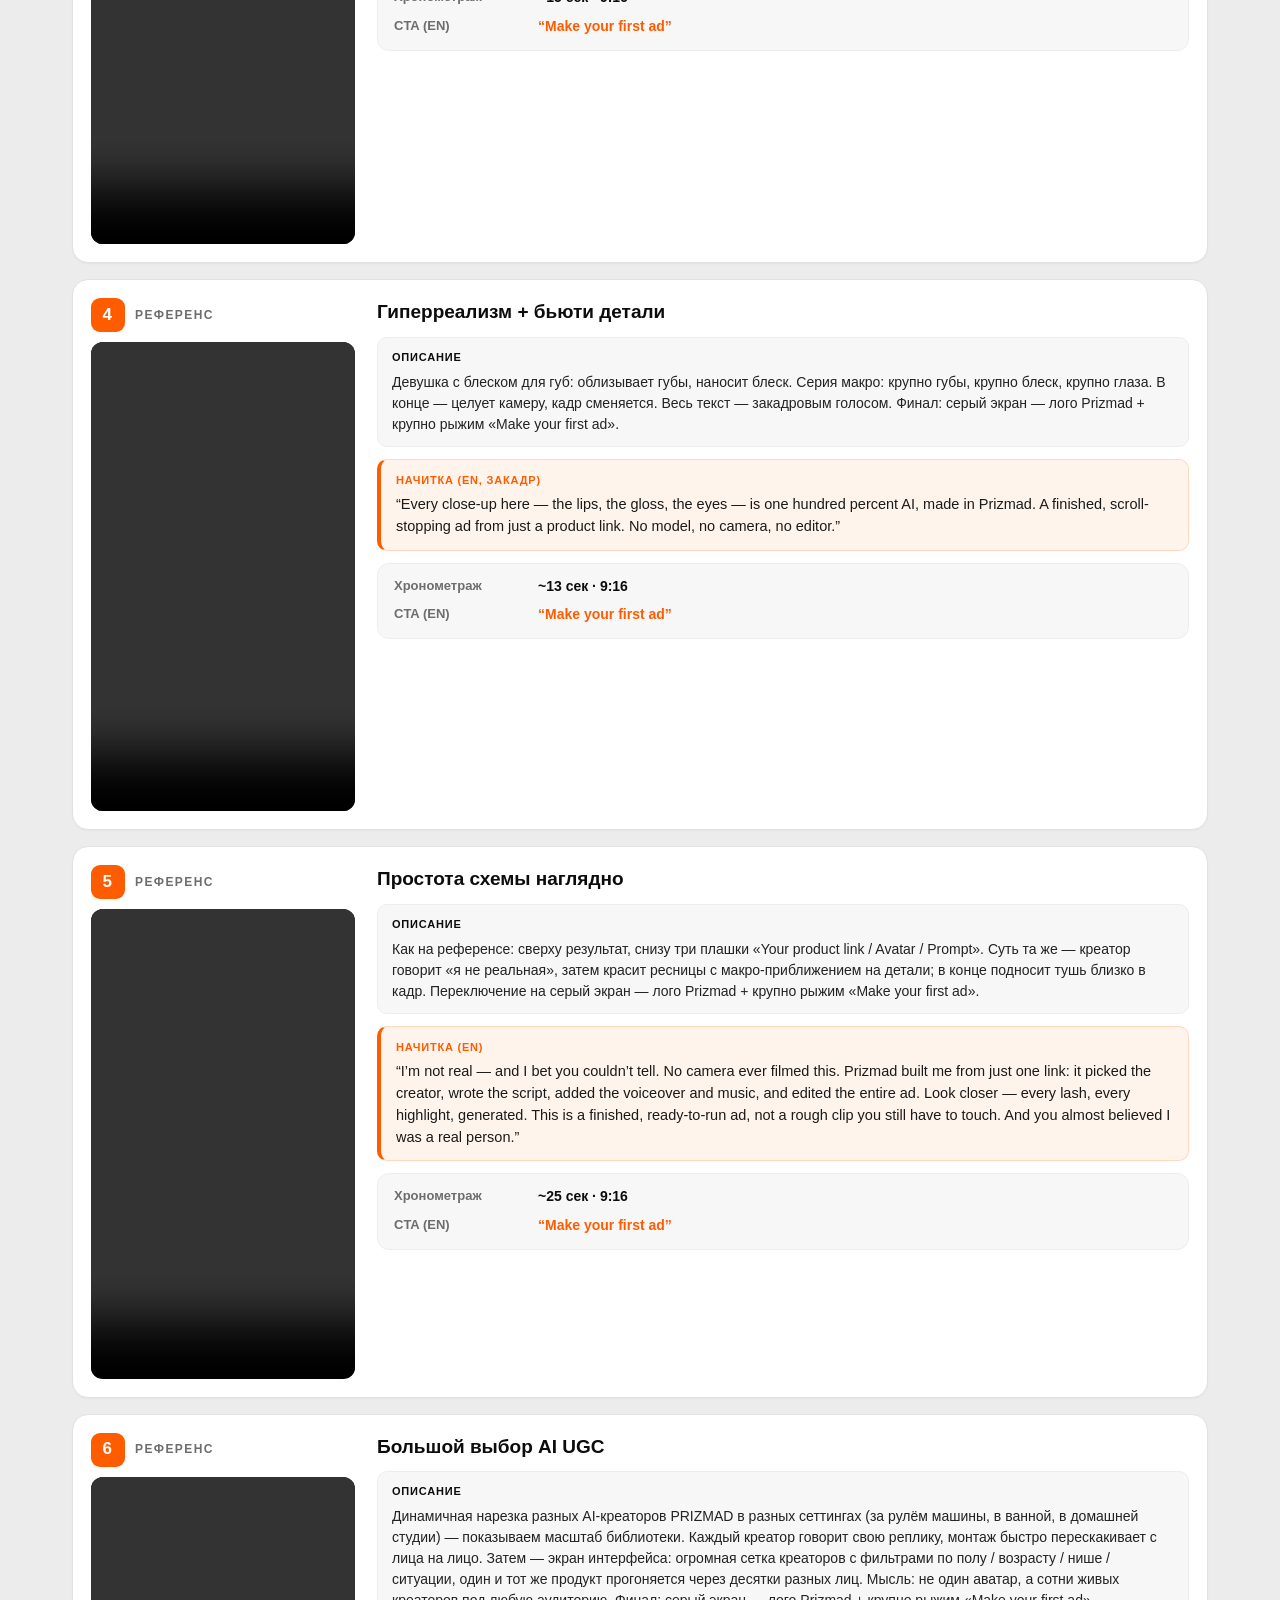
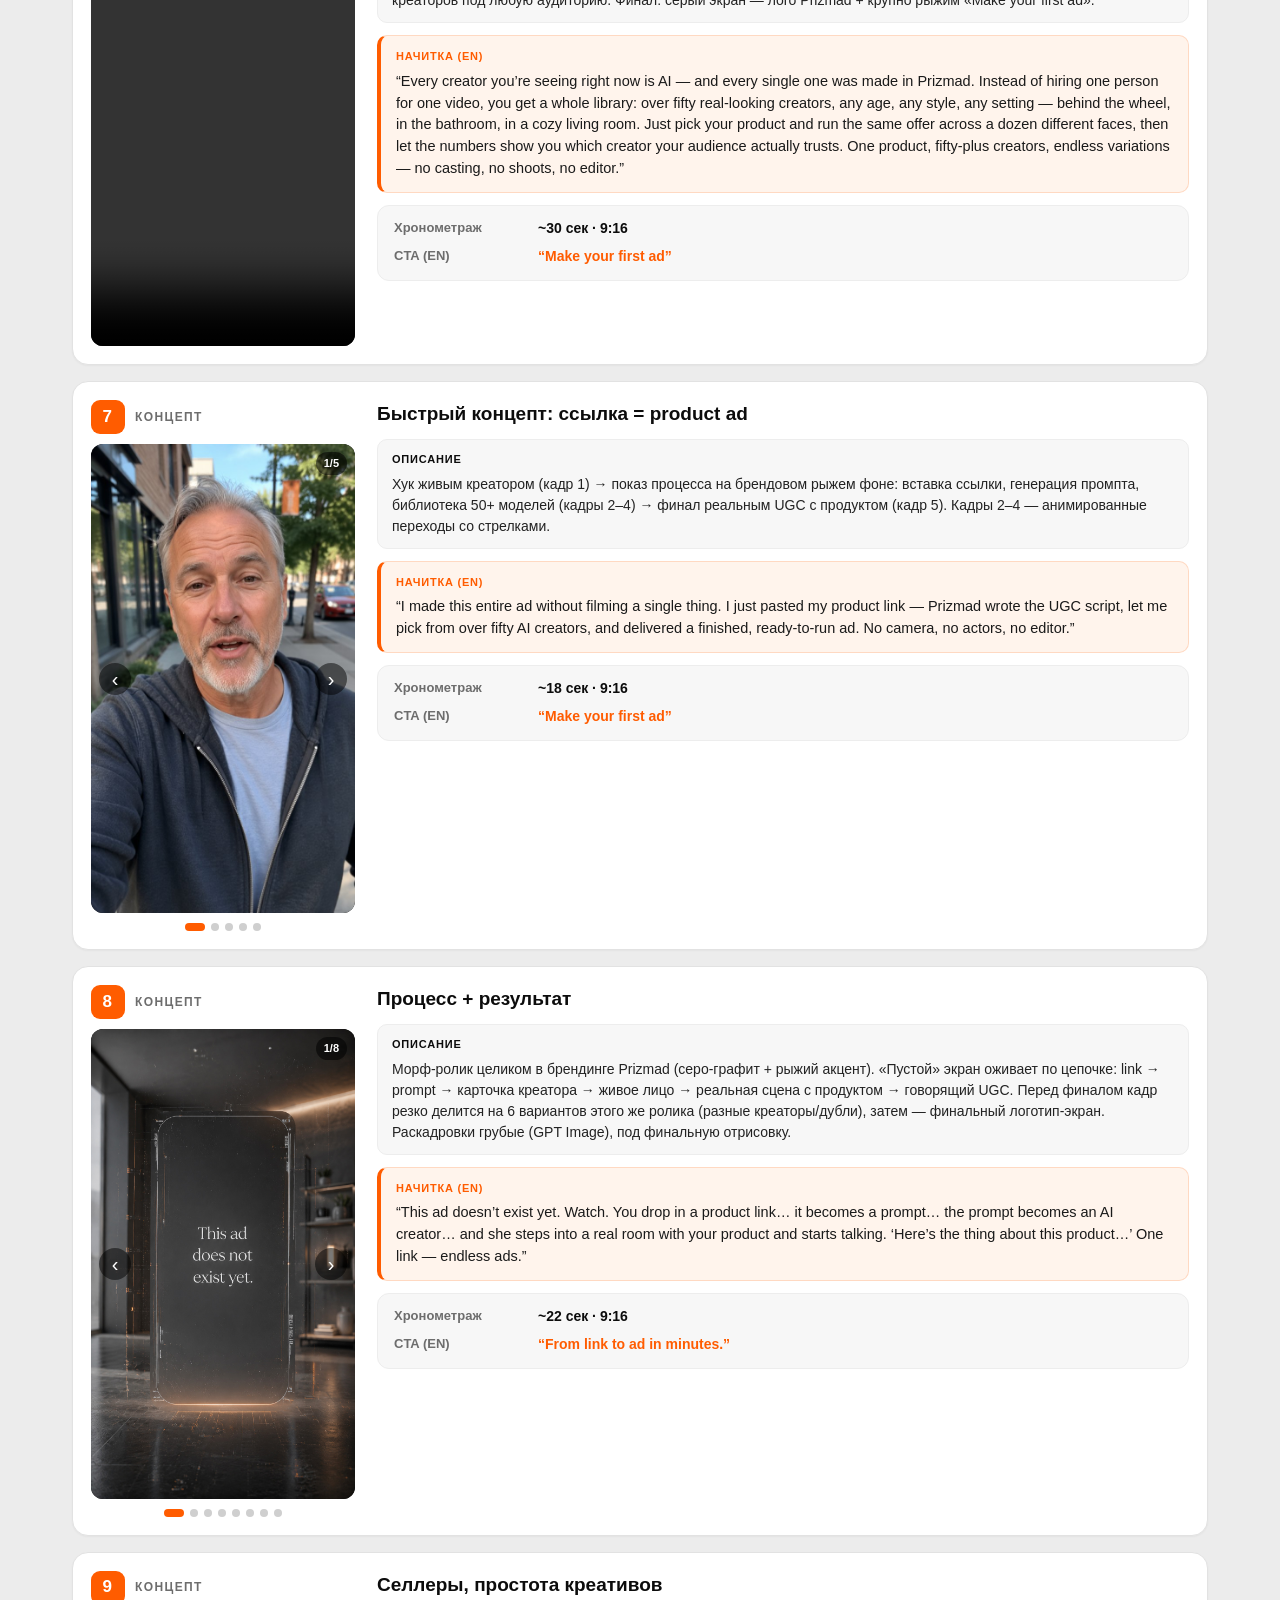
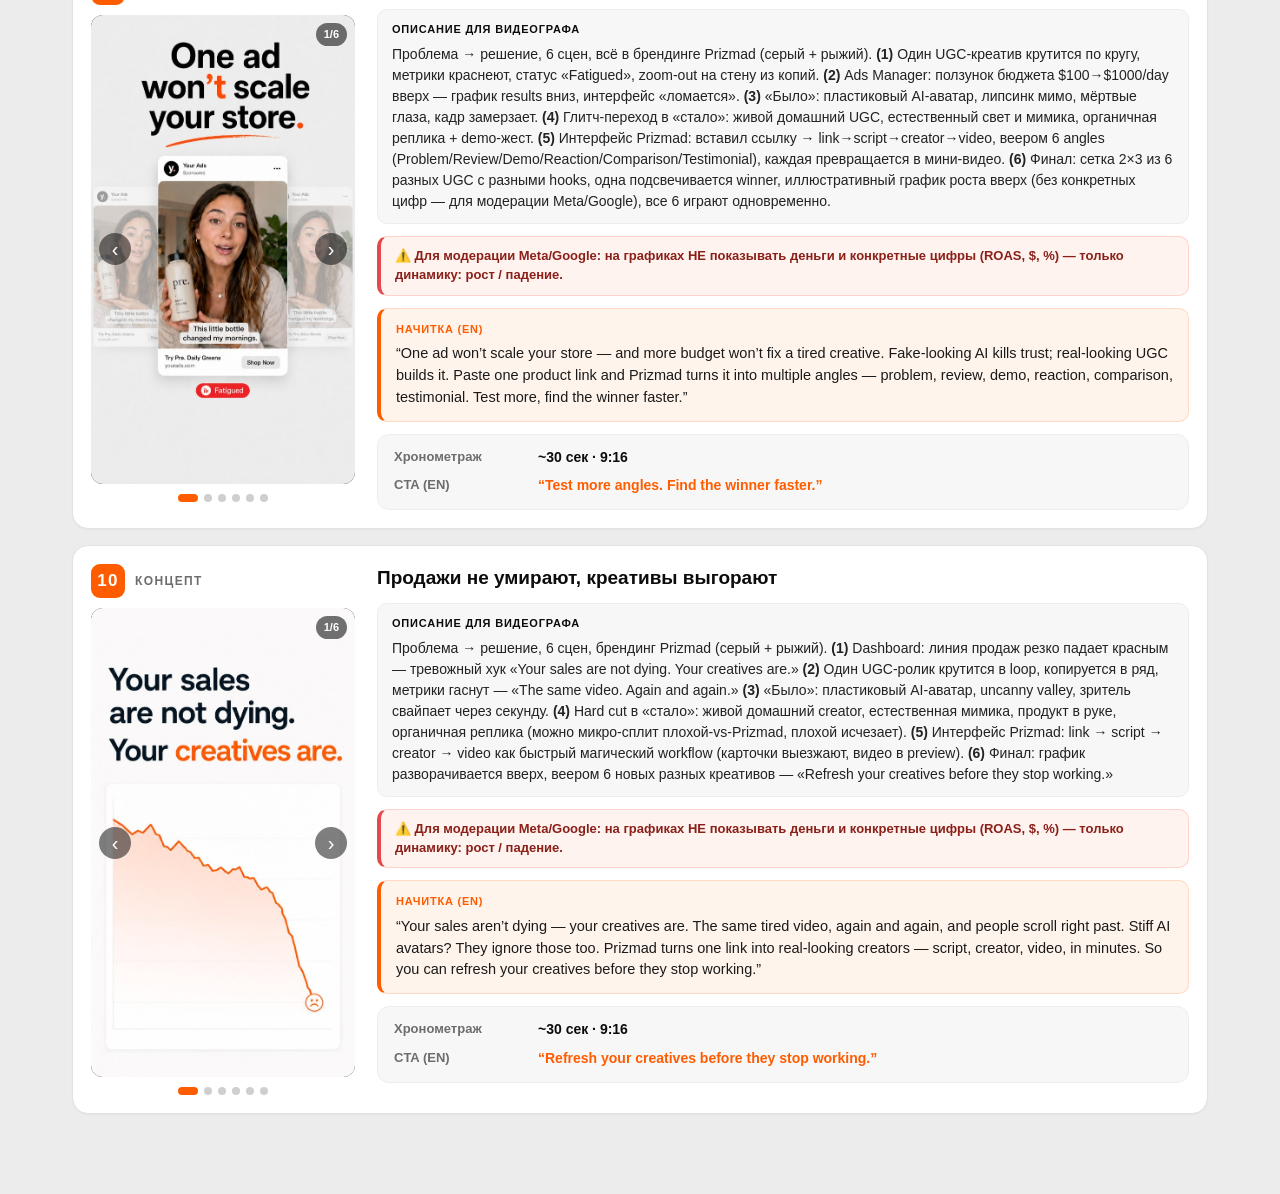
==== commit ba34d928: "Card 1: numbered description + split narration by speaker (creator vs avatar)" ====
--- a/2026/2026-07/prizmad-tz/index.html
+++ b/2026/2026-07/prizmad-tz/index.html
@@ -64,6 +64,12 @@
   .sb{background:#f7f7f7;border:1px solid var(--line2);border-radius:10px;padding:11px 14px;margin:0 0 12px}
   .sb .lbl{color:#0c0c0c}
   .sb p{margin:0;font-size:14px;color:#222;line-height:1.5}
+  .sb ol{margin:6px 0 0;padding-left:20px}
+  .sb ol li{font-size:14px;color:#222;line-height:1.5;margin-bottom:5px}
+  .sb ol li:last-child{margin-bottom:0}
+  .narr p{margin:0 0 11px;font-size:14.5px;line-height:1.5}
+  .narr p:last-child{margin-bottom:0}
+  .narr .who{display:block;font-size:12px;font-weight:800;color:#c25200;margin-bottom:3px}
   .narr{background:var(--narr);border:1px solid #ffd9c2;border-left:4px solid var(--acc);
     border-radius:10px;padding:12px 15px;margin:0 0 12px;color:#1a1a1a;font-size:14.5px;line-height:1.5}
   .narr .lbl{color:var(--acc)}
@@ -98,8 +104,18 @@
     </div>
     <div class="right">
       <h3>Говорящая голова + процесс</h3>
-      <div class="sb"><span class="lbl">Описание</span><p>Экран пополам. Снизу — девушка-креатор даёт начитку. Сверху — быстрый процесс в PRIZMAD: вставили ссылку → подтянулся продукт (например, сыворотка) → сгенерился промпт → выбор аватара → колечко генерации «~5 мин». Дальше уже аватар рассказывает про сыворотку и на одном и том же фоне трижды переключается, меняясь на разных креаторов. Финал: серый экран — лого Prizmad + крупно рыжим «Make your first ad».</p></div>
-      <div class="narr"><span class="lbl">Начитка (EN)</span>“This is how I make UGC ads in five minutes — without filming a single thing. I paste my product link, Prizmad instantly pulls the product, writes a scroll-stopping script, and I just pick a creator I like. A few seconds later it’s done — voiceover, music, subtitles, fully edited. And watch this: the exact same ad, three completely different creators, so I can test which one my audience actually responds to. Every version ready to launch on Meta and TikTok — no camera, no actors, no editor.”</div>
+      <div class="sb"><span class="lbl">Описание</span><ol>
+        <li>Экран пополам: снизу — девушка-креатор (даёт начитку), сверху — экран процесса PRIZMAD.</li>
+        <li>Сверху показывается процесс: вставили ссылку на товар → подтянулся продукт (например, сыворотка).</li>
+        <li>Сгенерился промпт → выбор аватара → колечко генерации «~5 мин».</li>
+        <li>Дальше говорит уже <b>сгенерированный аватар</b> (верхняя часть) — рассказывает про сыворотку.</li>
+        <li>На одном и том же фоне аватар <b>трижды переключается</b>, меняясь на разных креаторов (на словах «…different creators…»).</li>
+        <li>Финал: серый экран — лого Prizmad + крупно рыжим «Make your first ad».</li>
+      </ol></div>
+      <div class="narr"><span class="lbl">Начитка (EN)</span>
+        <p><span class="who">🎤 Говорит девушка-креатор (нижняя часть экрана):</span>“This is how I make UGC ads in five minutes — without filming a single thing. I paste my product link, Prizmad instantly pulls the product, writes a scroll-stopping script, and I just pick a creator I like. A few seconds later it’s done — voiceover, music, subtitles, fully edited.”</p>
+        <p><span class="who">🤖 Говорит сгенерированный аватар (верхняя часть; на словах «…different creators…» аватар сам меняется):</span>“And watch this: the exact same ad, three completely different creators, so I can test which one my audience actually responds to. Every version ready to launch on Meta and TikTok — no camera, no actors, no editor.”</p>
+      </div>
       <div class="tz"><dl>
         <dt>Хронометраж</dt><dd class="spec">~30 сек · 9:16</dd>
         <dt>CTA (EN)</dt><dd class="cta">“Make your first ad”</dd>
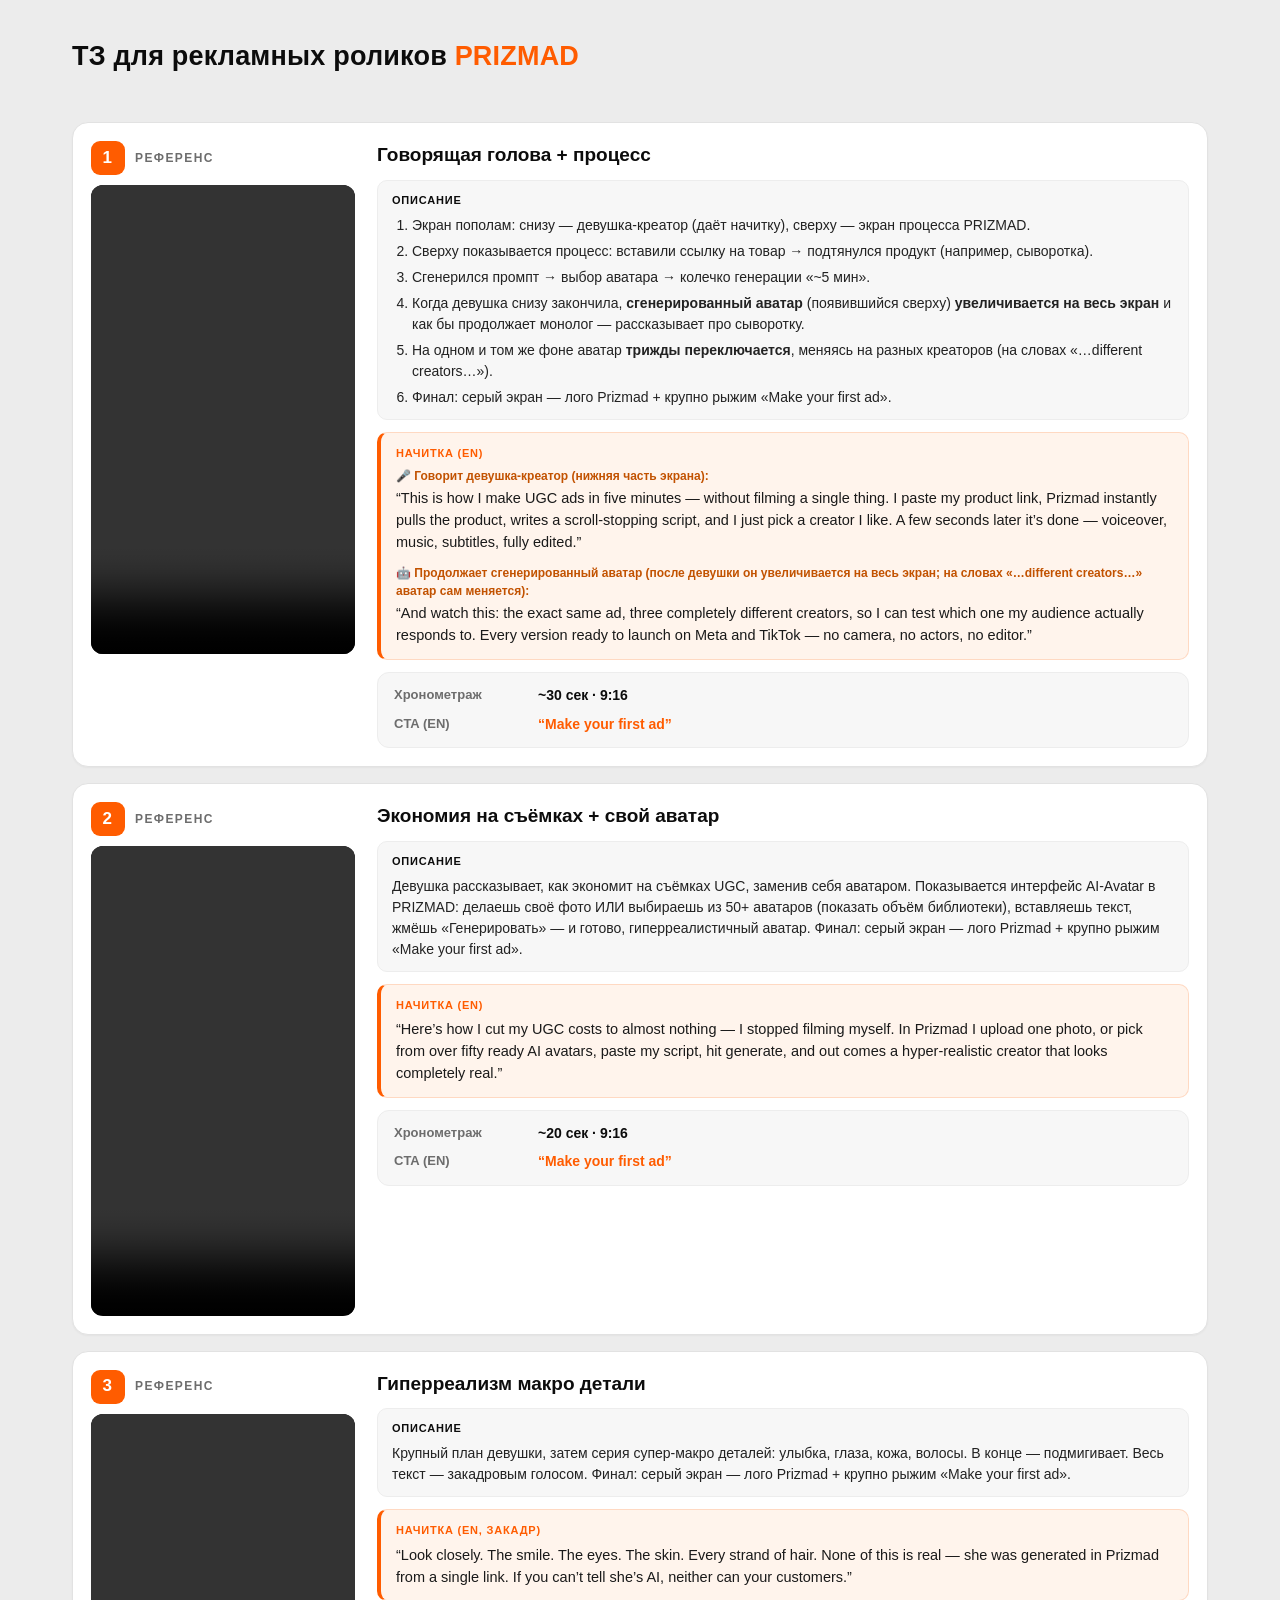
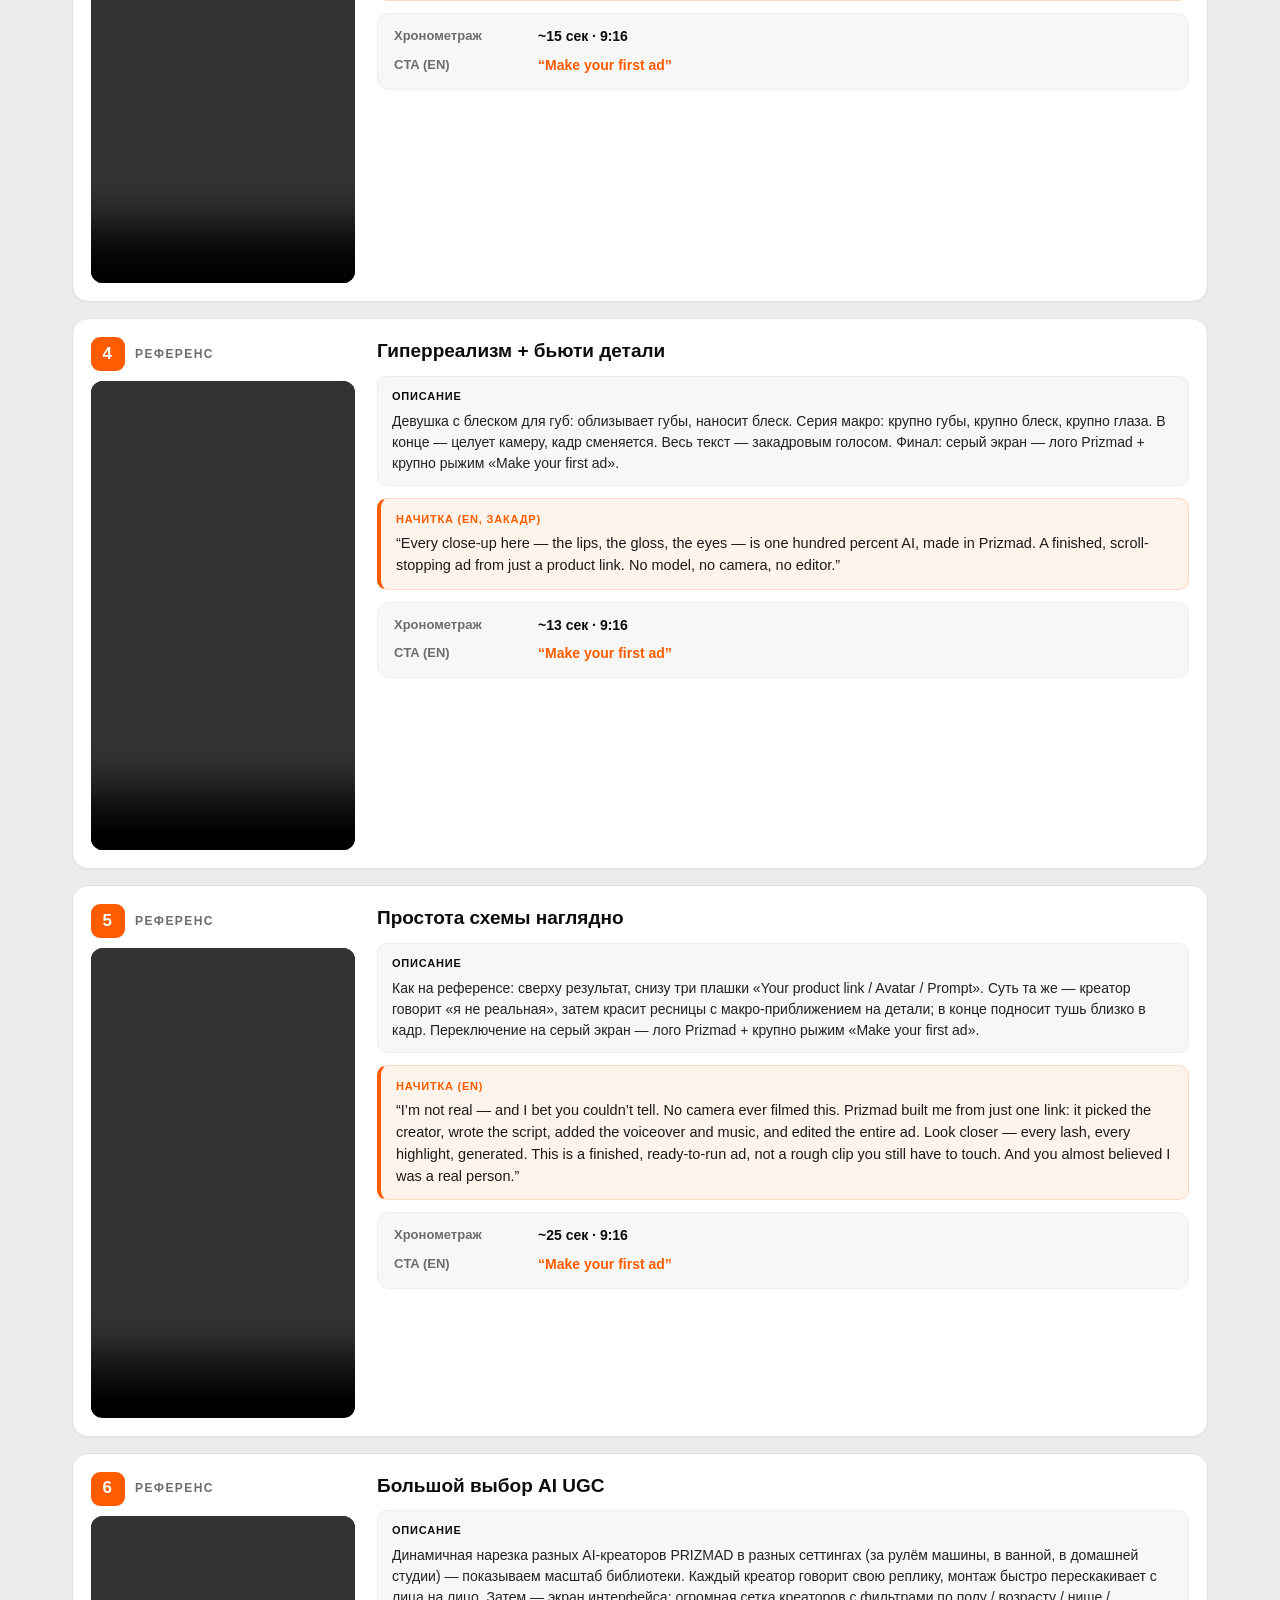
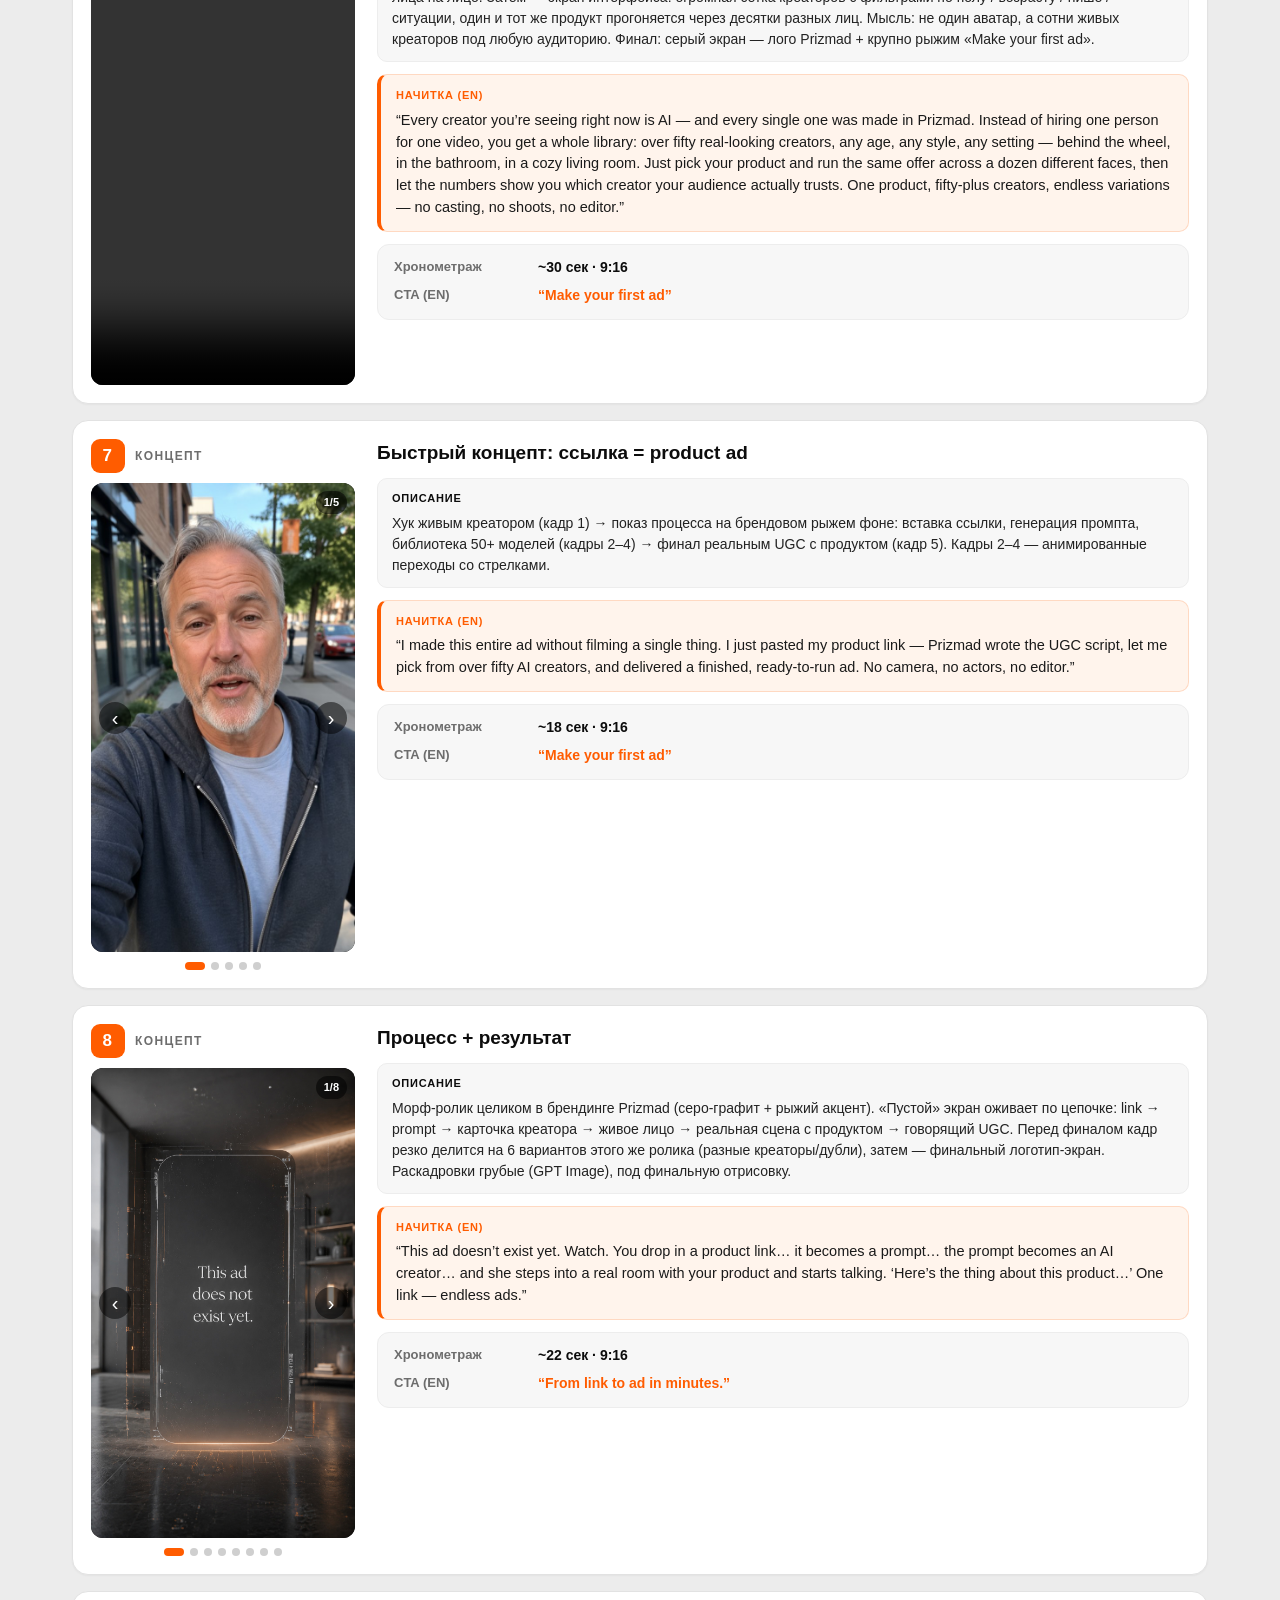
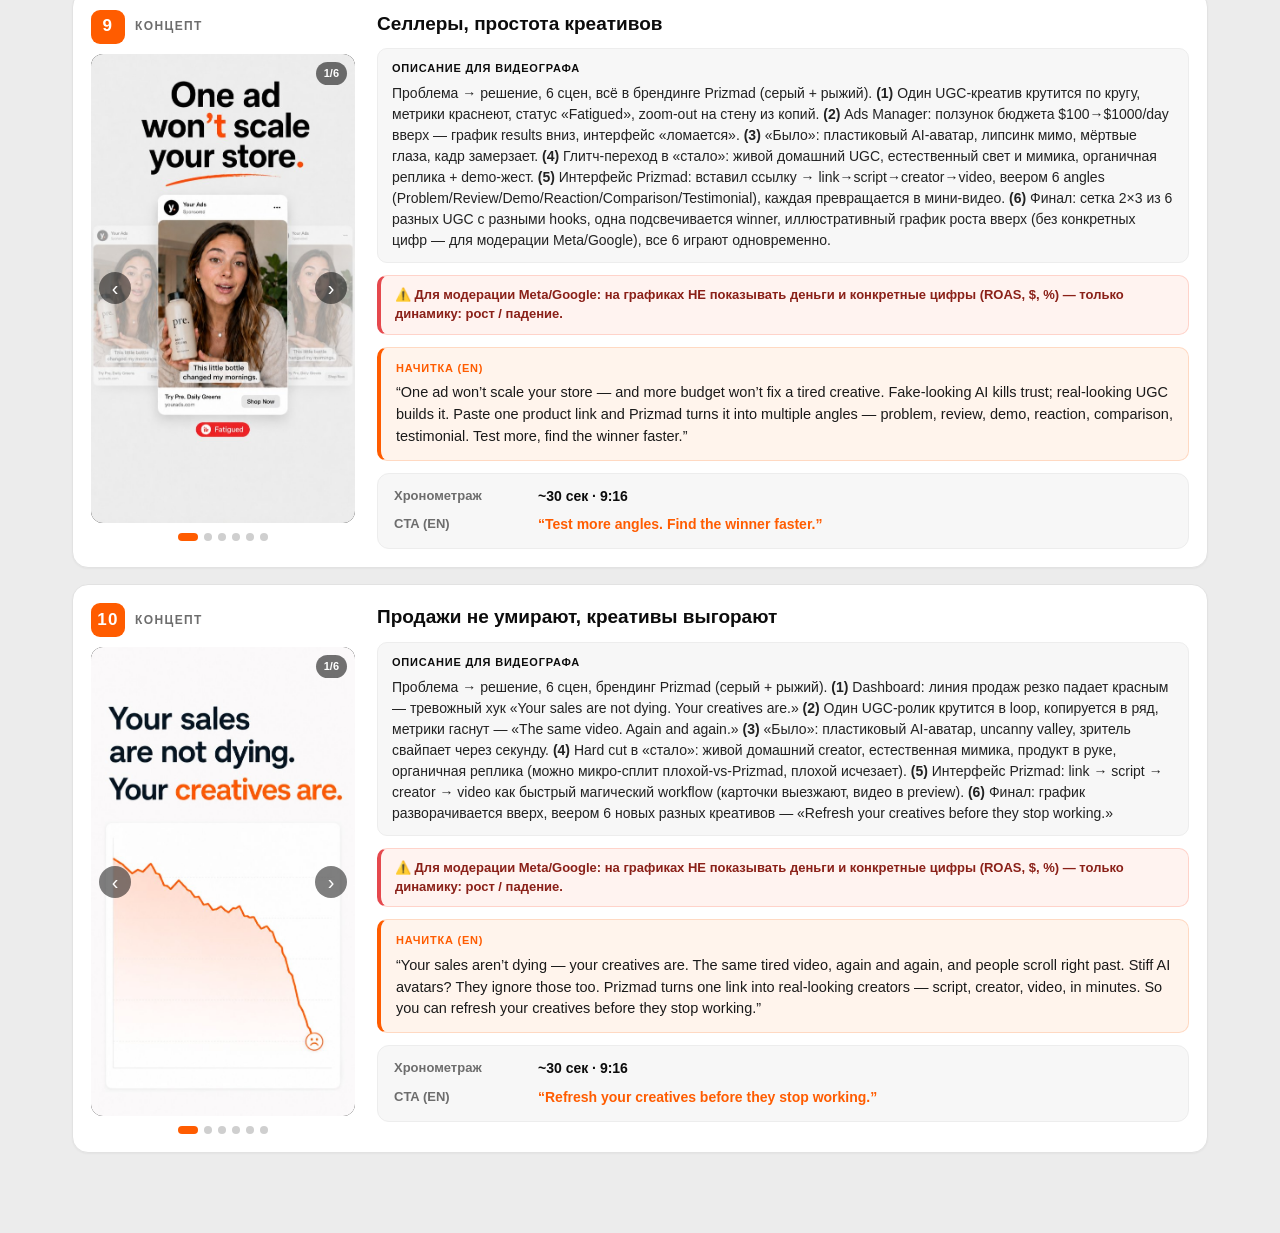
==== commit b5344f68: "Card 1: avatar enlarges fullscreen and continues monologue (not top part)" ====
--- a/2026/2026-07/prizmad-tz/index.html
+++ b/2026/2026-07/prizmad-tz/index.html
@@ -108,13 +108,13 @@
         <li>Экран пополам: снизу — девушка-креатор (даёт начитку), сверху — экран процесса PRIZMAD.</li>
         <li>Сверху показывается процесс: вставили ссылку на товар → подтянулся продукт (например, сыворотка).</li>
         <li>Сгенерился промпт → выбор аватара → колечко генерации «~5 мин».</li>
-        <li>Дальше говорит уже <b>сгенерированный аватар</b> (верхняя часть) — рассказывает про сыворотку.</li>
+        <li>Когда девушка снизу закончила, <b>сгенерированный аватар</b> (появившийся сверху) <b>увеличивается на весь экран</b> и как бы продолжает монолог — рассказывает про сыворотку.</li>
         <li>На одном и том же фоне аватар <b>трижды переключается</b>, меняясь на разных креаторов (на словах «…different creators…»).</li>
         <li>Финал: серый экран — лого Prizmad + крупно рыжим «Make your first ad».</li>
       </ol></div>
       <div class="narr"><span class="lbl">Начитка (EN)</span>
         <p><span class="who">🎤 Говорит девушка-креатор (нижняя часть экрана):</span>“This is how I make UGC ads in five minutes — without filming a single thing. I paste my product link, Prizmad instantly pulls the product, writes a scroll-stopping script, and I just pick a creator I like. A few seconds later it’s done — voiceover, music, subtitles, fully edited.”</p>
-        <p><span class="who">🤖 Говорит сгенерированный аватар (верхняя часть; на словах «…different creators…» аватар сам меняется):</span>“And watch this: the exact same ad, three completely different creators, so I can test which one my audience actually responds to. Every version ready to launch on Meta and TikTok — no camera, no actors, no editor.”</p>
+        <p><span class="who">🤖 Продолжает сгенерированный аватар (после девушки он увеличивается на весь экран; на словах «…different creators…» аватар сам меняется):</span>“And watch this: the exact same ad, three completely different creators, so I can test which one my audience actually responds to. Every version ready to launch on Meta and TikTok — no camera, no actors, no editor.”</p>
       </div>
       <div class="tz"><dl>
         <dt>Хронометраж</dt><dd class="spec">~30 сек · 9:16</dd>
